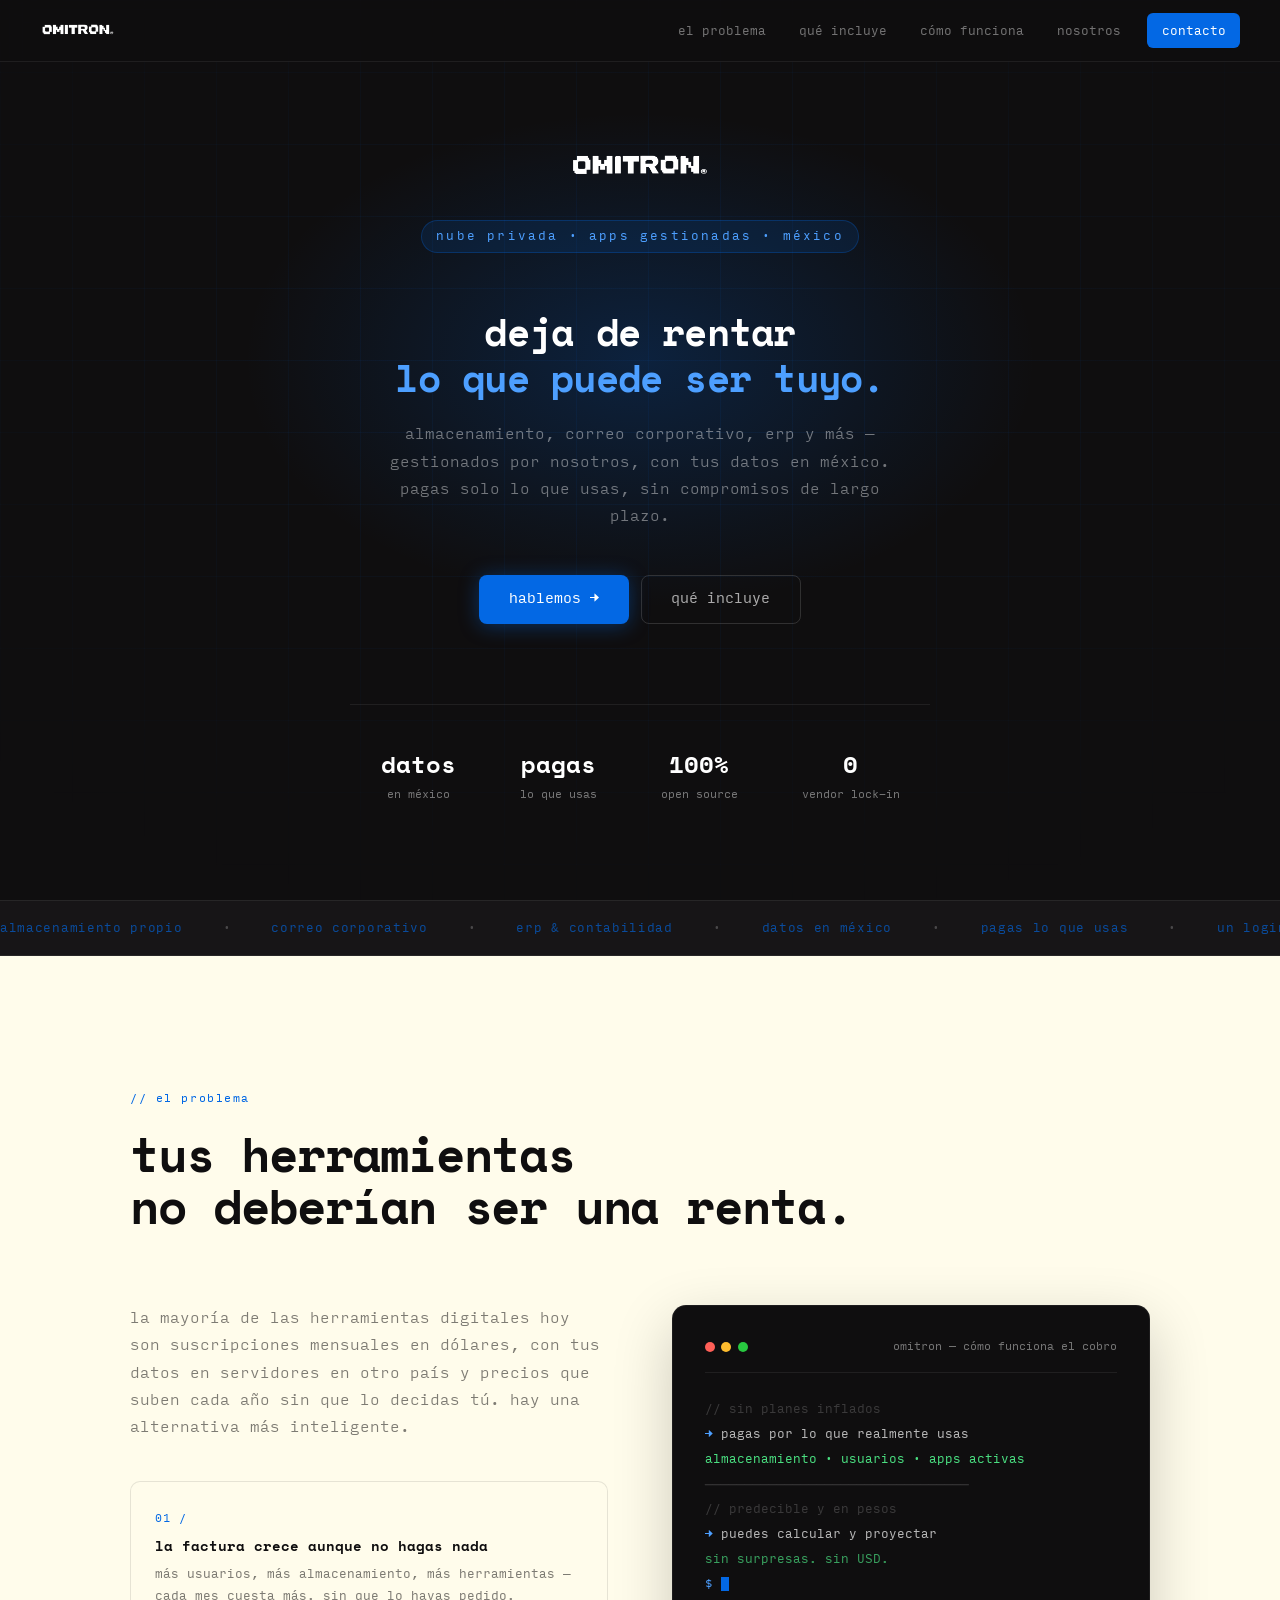
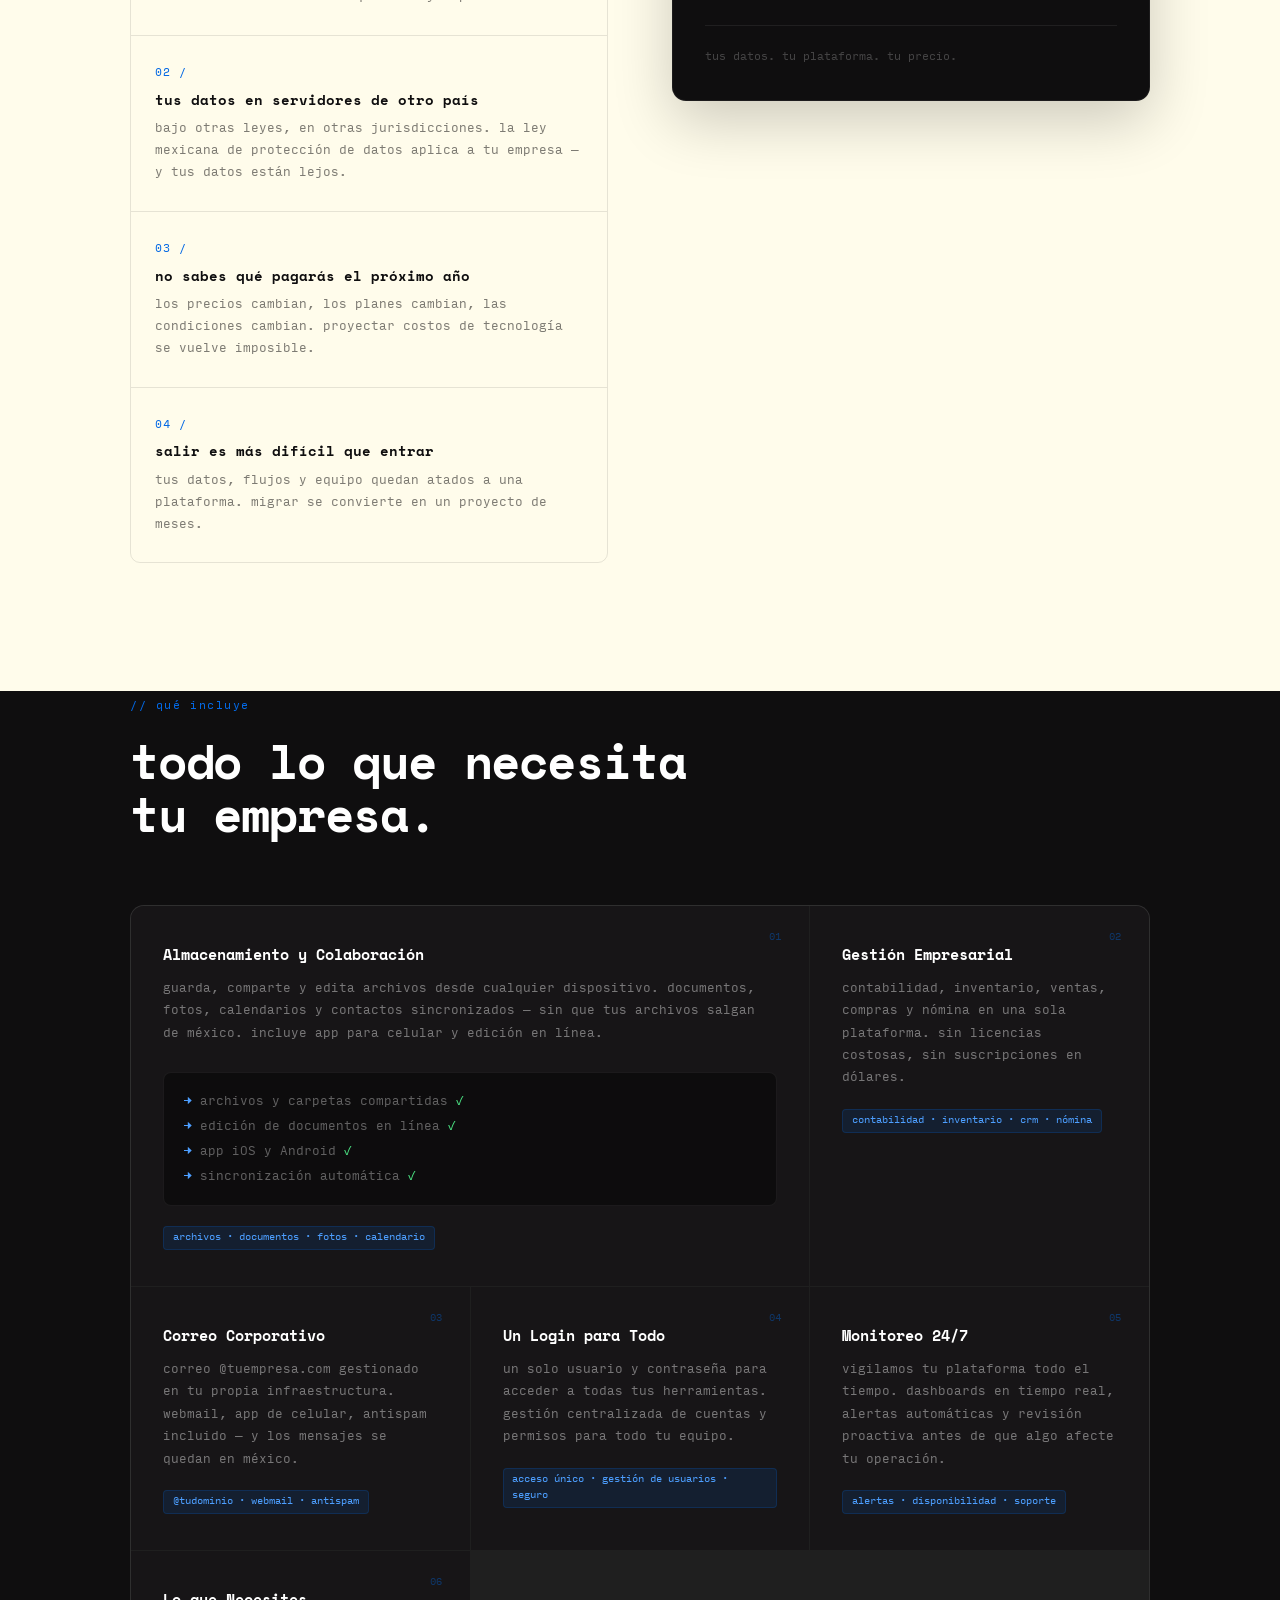
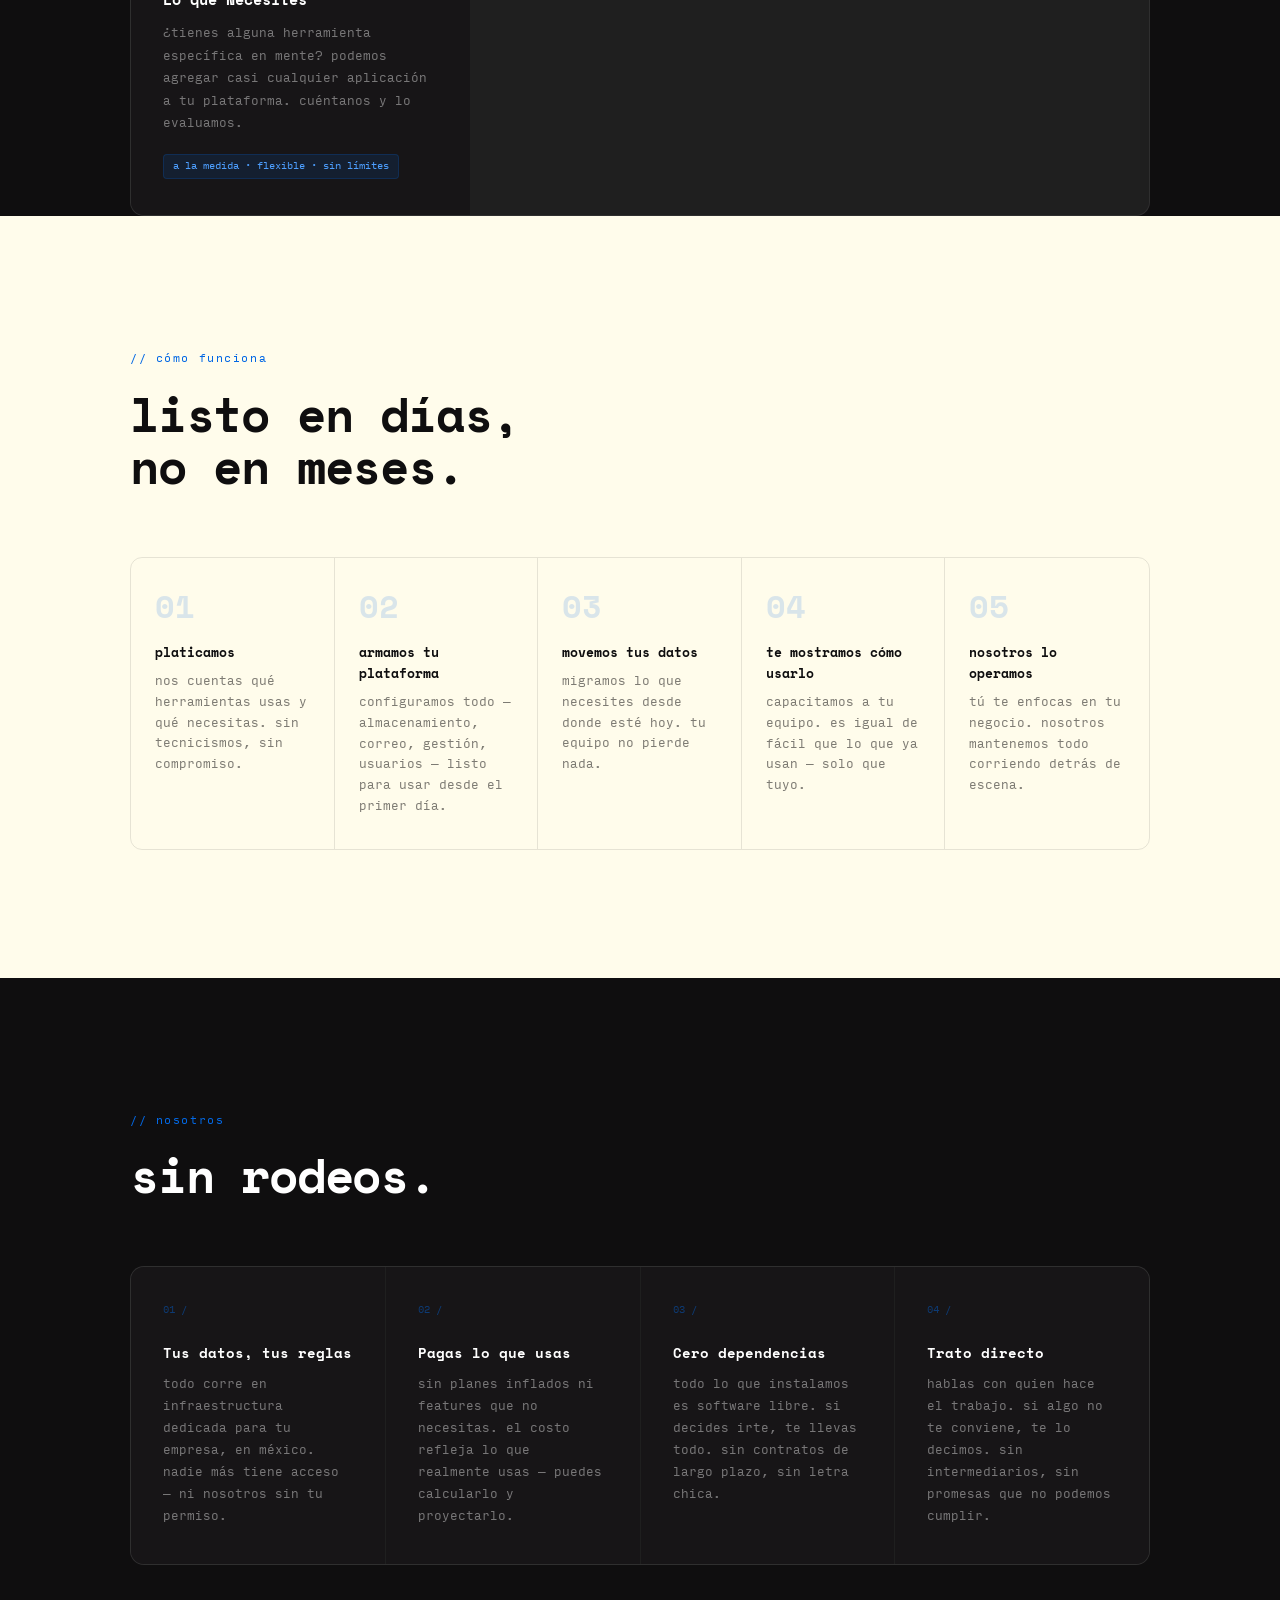
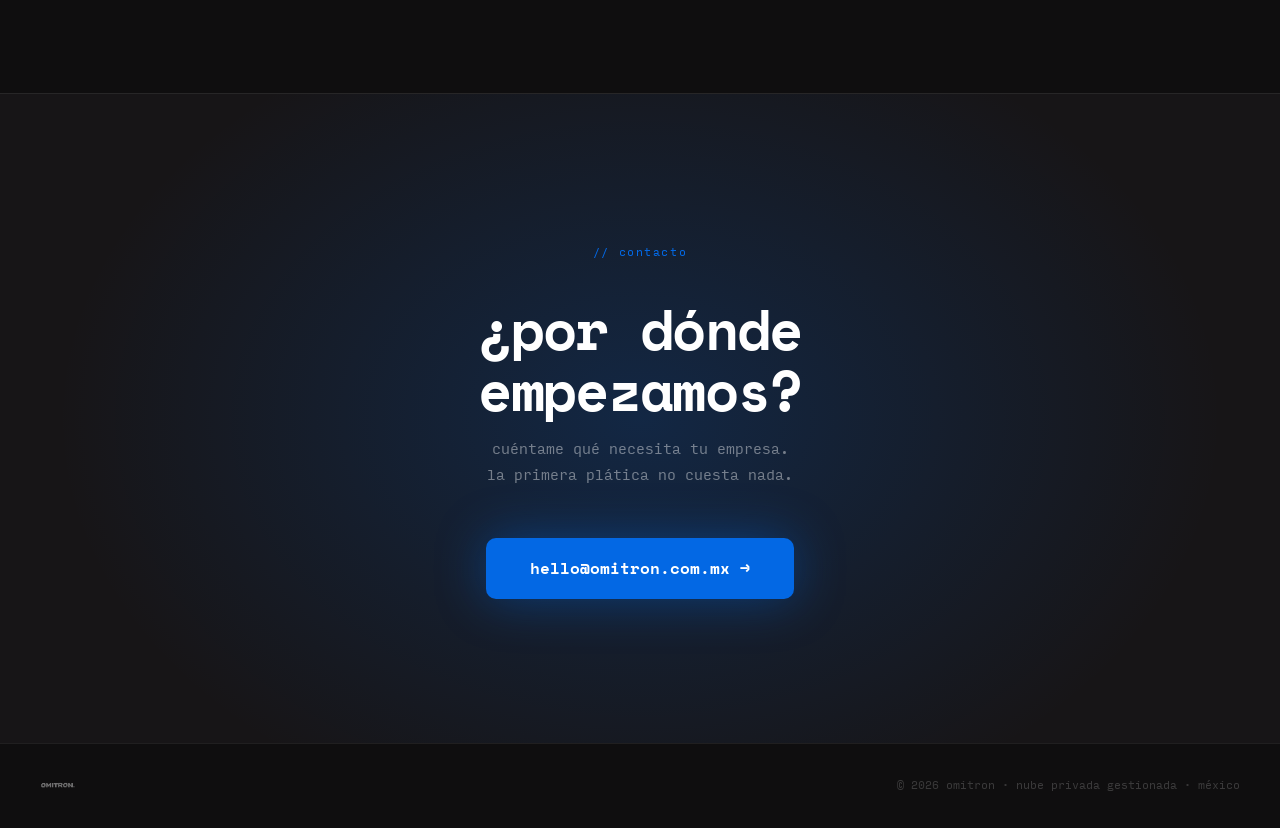
==== index.html @ 8a623fc2 "Ajustes de copy y logos: precios por uso, sin comparaciones, México con mayúscula, logos más grandes" ====
<!DOCTYPE html>
<html lang="es">
<head>
  <meta charset="UTF-8" />
  <meta name="viewport" content="width=device-width, initial-scale=1.0" />
  <title>Omitron — Tu Nube Privada en México</title>
  <meta name="description" content="Almacenamiento, correo corporativo y ERP propios — gestionados por nosotros, con tus datos en México. Pagas solo lo que usas." />
  <link rel="icon" type="image/png" href="assets/img/Isotipo.Azul.png" />
  <link rel="stylesheet" href="css/main.css" />
</head>
<body>

<!-- NAV ──────────────────────────────────────────────────── -->
<nav>
  <a href="#" class="nav-brand">
    <img src="assets/img/LogoOmitron.Blanco.png" alt="Omitron" />
  </a>
  <div class="nav-links">
    <a href="#problem">el problema</a>
    <a href="#apps">qué incluye</a>
    <a href="#how">cómo funciona</a>
    <a href="#values">nosotros</a>
    <a href="mailto:hello@omitron.com.mx" class="nav-cta">contacto</a>
  </div>
</nav>

<!-- HERO ─────────────────────────────────────────────────── -->
<section id="hero">
  <div class="hero-glow"></div>

  <div class="hero-lockup">
    <img src="assets/img/LogoOmitron.Blanco.png" alt="Omitron" class="hero-logo" />
    <span class="hero-descriptor">nube privada · apps gestionadas · México</span>
  </div>

  <h2 class="hero-headline">
    deja de rentar<br/>
    <em>lo que puede ser tuyo.</em>
  </h2>

  <p class="hero-sub">
    almacenamiento, correo corporativo, ERP y más —
    gestionados por nosotros, con tus datos en México.
    pagas solo lo que usas, sin compromisos de largo plazo.
  </p>

  <div class="hero-actions">
    <a href="mailto:hello@omitron.com.mx" class="btn btn-primary">hablemos →</a>
    <a href="#apps" class="btn btn-ghost">qué incluye</a>
  </div>

  <div class="hero-stats">
    <div class="stat">
      <span>datos</span>
      <span>en México</span>
    </div>
    <div class="stat">
      <span>pagas</span>
      <span>lo que usas</span>
    </div>
    <div class="stat">
      <span>100%</span>
      <span>open source</span>
    </div>
    <div class="stat">
      <span>0</span>
      <span>vendor lock-in</span>
    </div>
  </div>
</section>

<!-- MARQUEE ──────────────────────────────────────────────── -->
<div class="marquee-wrap">
  <div class="marquee-track">
    <span><b>almacenamiento propio</b></span><span>·</span>
    <span><b>correo corporativo</b></span><span>·</span>
    <span><b>erp &amp; contabilidad</b></span><span>·</span>
    <span><b>datos en México</b></span><span>·</span>
    <span><b>pagas lo que usas</b></span><span>·</span>
    <span><b>un login para todo</b></span><span>·</span>
    <span><b>backups automáticos</b></span><span>·</span>
    <span><b>soporte incluido</b></span><span>·</span>
    <span><b>open source</b></span><span>·</span>
    <span><b>sin contratos</b></span><span>·</span>
    <!-- duplicate for seamless loop -->
    <span><b>almacenamiento propio</b></span><span>·</span>
    <span><b>correo corporativo</b></span><span>·</span>
    <span><b>erp &amp; contabilidad</b></span><span>·</span>
    <span><b>datos en México</b></span><span>·</span>
    <span><b>pagas lo que usas</b></span><span>·</span>
    <span><b>un login para todo</b></span><span>·</span>
    <span><b>backups automáticos</b></span><span>·</span>
    <span><b>soporte incluido</b></span><span>·</span>
    <span><b>open source</b></span><span>·</span>
    <span><b>sin contratos</b></span><span>·</span>
  </div>
</div>

<!-- PROBLEM ──────────────────────────────────────────────── -->
<section id="problem">
  <div class="container">
    <span class="section-label">// el problema</span>
    <h2 class="section-title">tus herramientas<br/>no deberían ser una renta.</h2>

    <div class="problem-grid">
      <div>
        <p class="section-sub">
          la mayoría de las herramientas digitales hoy son suscripciones mensuales
          en dólares, con tus datos en servidores en otro país y precios que
          suben cada año sin que lo decidas tú.
          hay una alternativa más inteligente.
        </p>

        <div class="problem-list" style="margin-top: 2.5rem;">
          <div class="problem-item">
            <div class="problem-kicker">01 /</div>
            <h3>la factura crece aunque no hagas nada</h3>
            <p>más usuarios, más almacenamiento, más herramientas — cada mes cuesta más. sin que lo hayas pedido.</p>
          </div>
          <div class="problem-item">
            <div class="problem-kicker">02 /</div>
            <h3>tus datos en servidores de otro país</h3>
            <p>bajo otras leyes, en otras jurisdicciones. la ley mexicana de protección de datos aplica a tu empresa — y tus datos están lejos.</p>
          </div>
          <div class="problem-item">
            <div class="problem-kicker">03 /</div>
            <h3>no sabes qué pagarás el próximo año</h3>
            <p>los precios cambian, los planes cambian, las condiciones cambian. proyectar costos de tecnología se vuelve imposible.</p>
          </div>
          <div class="problem-item">
            <div class="problem-kicker">04 /</div>
            <h3>salir es más difícil que entrar</h3>
            <p>tus datos, flujos y equipo quedan atados a una plataforma. migrar se convierte en un proyecto de meses.</p>
          </div>
        </div>
      </div>

      <div class="problem-visual">
        <div class="terminal-bar">
          <div class="dot r"></div><div class="dot y"></div><div class="dot g"></div>
          <span class="terminal-title">omitron — cómo funciona el cobro</span>
        </div>
        <span class="t-line"><span class="dim">// sin planes inflados</span></span>
        <span class="t-line"><span class="p">→</span> <span class="cmd">pagas por lo que realmente usas</span></span>
        <span class="t-line"><span class="ok">almacenamiento · usuarios · apps activas</span></span>
        <span class="t-line"><span class="dim">─────────────────────────────────</span></span>
        <span class="t-line"><span class="dim">// predecible y en pesos</span></span>
        <span class="t-line"><span class="p">→</span> <span class="cmd">puedes calcular y proyectar</span></span>
        <span class="t-line" style="color:rgba(74,222,128,0.7);">sin surpresas. sin USD.</span>
        <span class="t-line"><span class="p">$</span> <span class="t-cursor"></span></span>
        <div style="margin-top:1.75rem; padding-top:1.25rem; border-top:1px solid rgba(255,255,255,0.07);">
          <span class="t-line" style="font-size:0.7rem; color:rgba(255,255,255,0.22);">tus datos. tu plataforma. tu precio.</span>
        </div>
      </div>
    </div>
  </div>
</section>

<!-- APPS ─────────────────────────────────────────────────── -->
<section id="apps">
  <div class="container">
    <span class="section-label">// qué incluye</span>
    <h2 class="section-title">todo lo que necesita<br/>tu empresa.</h2>

    <div class="bento">
      <div class="bcard span2">
        <span class="bcard-num">01</span>
        <h3>Almacenamiento y Colaboración</h3>
        <p>guarda, comparte y edita archivos desde cualquier dispositivo. documentos, fotos, calendarios y contactos sincronizados — sin que tus archivos salgan de México. incluye app para celular y edición en línea.</p>
        <div class="bcard-terminal">
          <span class="t-line"><span class="p">→</span> archivos y carpetas compartidas <span class="ok">✓</span></span>
          <span class="t-line"><span class="p">→</span> edición de documentos en línea <span class="ok">✓</span></span>
          <span class="t-line"><span class="p">→</span> app iOS y Android <span class="ok">✓</span></span>
          <span class="t-line"><span class="p">→</span> sincronización automática <span class="ok">✓</span></span>
        </div>
        <span class="bcard-tag">archivos · documentos · fotos · calendario</span>
      </div>

      <div class="bcard">
        <span class="bcard-num">02</span>
        <h3>Gestión Empresarial</h3>
        <p>contabilidad, inventario, ventas, compras y nómina en una sola plataforma. sin licencias costosas, sin suscripciones en dólares.</p>
        <span class="bcard-tag">contabilidad · inventario · crm · nómina</span>
      </div>

      <div class="bcard">
        <span class="bcard-num">03</span>
        <h3>Correo Corporativo</h3>
        <p>correo @tuempresa.com gestionado en tu propia infraestructura. webmail, app de celular, antispam incluido — y los mensajes se quedan en México.</p>
        <span class="bcard-tag">@tudominio · webmail · antispam</span>
      </div>

      <div class="bcard">
        <span class="bcard-num">04</span>
        <h3>Un Login para Todo</h3>
        <p>un solo usuario y contraseña para acceder a todas tus herramientas. gestión centralizada de cuentas y permisos para todo tu equipo.</p>
        <span class="bcard-tag">acceso único · gestión de usuarios · seguro</span>
      </div>

      <div class="bcard">
        <span class="bcard-num">05</span>
        <h3>Monitoreo 24/7</h3>
        <p>vigilamos tu plataforma todo el tiempo. dashboards en tiempo real, alertas automáticas y revisión proactiva antes de que algo afecte tu operación.</p>
        <span class="bcard-tag">alertas · disponibilidad · soporte</span>
      </div>

      <div class="bcard">
        <span class="bcard-num">06</span>
        <h3>Lo que Necesites</h3>
        <p>¿tienes alguna herramienta específica en mente? podemos agregar casi cualquier aplicación a tu plataforma. cuéntanos y lo evaluamos.</p>
        <span class="bcard-tag">a la medida · flexible · sin límites</span>
      </div>

    </div>
  </div>
</section>

<!-- HOW ──────────────────────────────────────────────────── -->
<section id="how">
  <div class="container">
    <span class="section-label">// cómo funciona</span>
    <h2 class="section-title">listo en días,<br/>no en meses.</h2>
    <div class="steps">
      <div class="step">
        <span class="step-num">01</span>
        <h3>platicamos</h3>
        <p>nos cuentas qué herramientas usas y qué necesitas. sin tecnicismos, sin compromiso.</p>
      </div>
      <div class="step">
        <span class="step-num">02</span>
        <h3>armamos tu plataforma</h3>
        <p>configuramos todo — almacenamiento, correo, gestión, usuarios — listo para usar desde el primer día.</p>
      </div>
      <div class="step">
        <span class="step-num">03</span>
        <h3>movemos tus datos</h3>
        <p>migramos lo que necesites desde donde esté hoy. tu equipo no pierde nada.</p>
      </div>
      <div class="step">
        <span class="step-num">04</span>
        <h3>te mostramos cómo usarlo</h3>
        <p>capacitamos a tu equipo. es igual de fácil que lo que ya usan — solo que tuyo.</p>
      </div>
      <div class="step">
        <span class="step-num">05</span>
        <h3>nosotros lo operamos</h3>
        <p>tú te enfocas en tu negocio. nosotros mantenemos todo corriendo detrás de escena.</p>
      </div>
    </div>
  </div>
</section>

<!-- VALUES ───────────────────────────────────────────────── -->
<section id="values">
  <div class="container">
    <span class="section-label">// nosotros</span>
    <h2 class="section-title">sin rodeos.</h2>
    <div class="values-grid">
      <div class="vcard">
        <span class="vcard-num">01 /</span>
        <h3>Tus datos, tus reglas</h3>
        <p>todo corre en infraestructura dedicada para tu empresa, en México. nadie más tiene acceso — ni nosotros sin tu permiso.</p>
      </div>
      <div class="vcard">
        <span class="vcard-num">02 /</span>
        <h3>Pagas lo que usas</h3>
        <p>sin planes inflados ni features que no necesitas. el costo refleja lo que realmente usas — puedes calcularlo y proyectarlo.</p>
      </div>
      <div class="vcard">
        <span class="vcard-num">03 /</span>
        <h3>Cero dependencias</h3>
        <p>todo lo que instalamos es software libre. si decides irte, te llevas todo. sin contratos de largo plazo, sin letra chica.</p>
      </div>
      <div class="vcard">
        <span class="vcard-num">04 /</span>
        <h3>Trato directo</h3>
        <p>hablas con quien hace el trabajo. si algo no te conviene, te lo decimos. sin intermediarios, sin promesas que no podemos cumplir.</p>
      </div>
    </div>
  </div>
</section>

<!-- CTA ──────────────────────────────────────────────────── -->
<section id="cta">
  <span class="section-label">// contacto</span>
  <h2 class="cta-title">¿por dónde<br/>empezamos?</h2>
  <p>cuéntame qué necesita tu empresa.<br/>la primera plática no cuesta nada.</p>
  <a href="mailto:hello@omitron.com.mx" class="cta-btn">
    hello@omitron.com.mx →
  </a>
</section>

<!-- FOOTER ───────────────────────────────────────────────── -->
<footer>
  <div class="footer-brand">
    <img src="assets/img/LogoOmitron.Blanco.png" alt="Omitron" />
  </div>
  <p>© 2026 Omitron · nube privada gestionada · México</p>
</footer>

</body>
</html>
---- css/main.css ----
@import url('https://fonts.googleapis.com/css2?family=Space+Mono:ital,wght@0,400;0,700;1,400&display=swap');

@font-face {
  font-family: 'Input Mono';
  src: url('../fonts/InputMono-Light.woff2') format('woff2');
  font-weight: 300; font-display: swap;
}
@font-face {
  font-family: 'Input Mono';
  src: url('../fonts/InputMono-Regular.woff2') format('woff2');
  font-weight: 400; font-display: swap;
}
@font-face {
  font-family: 'Input Mono';
  src: url('../fonts/InputMono-Bold.woff2') format('woff2');
  font-weight: 700; font-display: swap;
}

/* ── TOKENS ─────────────────────────────────────────────── */
:root {
  --blue:      #0368e4;
  --blue-hi:   #4d9fff;
  --blue-dim:  rgba(3,104,228,0.12);
  --blue-glow: rgba(3,104,228,0.22);
  --dark:      #0f0e0f;
  --dark-2:    #171517;
  --dark-3:    #1f1d1e;
  --cream:     #fffceb;
  --cream-2:   #f5f1d8;
  --white:     #ffffff;
  --muted:     rgba(255,255,255,0.42);
  --muted-d:   rgba(18,16,17,0.55);  /* muted on cream bg */
  --border:    rgba(255,255,255,0.07);
  --border-c:  rgba(18,16,17,0.1);   /* border on cream bg */
  --ff-title:  'Space Mono', monospace;
  --ff-body:   'Input Mono', monospace;
}
*, *::before, *::after { box-sizing: border-box; margin: 0; padding: 0; }
html { scroll-behavior: smooth; }
body {
  font-family: var(--ff-body);
  background: var(--dark);
  color: var(--white);
  line-height: 1.6;
  overflow-x: hidden;
  -webkit-font-smoothing: antialiased;
}

/* ── NAV ────────────────────────────────────────────────── */
nav {
  position: fixed; top: 0; left: 0; right: 0; z-index: 100;
  display: flex; align-items: center; justify-content: space-between;
  padding: 0 2.5rem; height: 62px;
  background: rgba(15,14,15,0.75);
  backdrop-filter: blur(18px) saturate(160%);
  border-bottom: 1px solid var(--border);
}
.nav-brand {
  display: flex; align-items: center;
  text-decoration: none;
}
.nav-brand img { height: 42px; width: auto; display: block; }
.nav-links { display: flex; align-items: center; gap: 0.25rem; }
.nav-links a {
  font-size: 0.78rem; color: var(--muted);
  text-decoration: none; text-transform: lowercase;
  padding: 0.45rem 0.9rem; border-radius: 6px;
  transition: color 0.15s, background 0.15s;
}
.nav-links a:hover { color: var(--white); background: rgba(255,255,255,0.07); }
.nav-cta {
  background: var(--blue) !important;
  color: var(--white) !important; margin-left: 0.5rem;
}
.nav-cta:hover { background: #0256c0 !important; }

/* ── HERO ───────────────────────────────────────────────── */
#hero {
  min-height: 100vh;
  display: flex; flex-direction: column;
  align-items: center; justify-content: center;
  text-align: center; padding: 8rem 2rem 6rem;
  position: relative; overflow: hidden;
}
/* grid bg */
#hero::after {
  content: '';
  position: absolute; inset: 0; pointer-events: none;
  background-image:
    linear-gradient(rgba(3,104,228,0.07) 1px, transparent 1px),
    linear-gradient(90deg, rgba(3,104,228,0.07) 1px, transparent 1px);
  background-size: 72px 72px;
  mask-image: radial-gradient(ellipse 100% 90% at 50% 40%, black 15%, transparent 72%);
}
/* glow */
.hero-glow {
  position: absolute; pointer-events: none;
  width: 800px; height: 500px;
  background: radial-gradient(ellipse at center,
    var(--blue-glow) 0%, rgba(3,104,228,0.06) 50%, transparent 70%);
  top: 40%; left: 50%; transform: translate(-50%, -50%);
}

/* brand lockup — the big identity statement */
.hero-lockup {
  display: flex; flex-direction: column; align-items: center;
  gap: 0.5rem; margin-bottom: 3.5rem;
  position: relative; z-index: 1;
}
.hero-logo { height: 80px; width: auto; display: block; }
.hero-wordmark {
  font-family: var(--ff-title);
  font-size: clamp(3.5rem, 8vw, 6.5rem);
  font-weight: 700; letter-spacing: -0.04em;
  line-height: 1; color: var(--white);
}
.hero-descriptor {
  font-size: 0.76rem; font-weight: 400;
  color: var(--blue-hi); text-transform: lowercase;
  letter-spacing: 0.18em;
  padding: 0.35rem 0.9rem;
  background: var(--blue-dim);
  border: 1px solid rgba(3,104,228,0.28);
  border-radius: 99px;
  margin-top: 0.25rem;
}

.hero-headline {
  font-family: var(--ff-title);
  font-size: clamp(1.5rem, 3.5vw, 2.4rem);
  font-weight: 700; line-height: 1.2;
  letter-spacing: -0.02em;
  max-width: 700px; margin-bottom: 1.25rem;
  position: relative; z-index: 1;
}
.hero-headline em {
  font-style: normal;
  color: var(--blue-hi);
}
.hero-sub {
  font-size: 0.95rem; font-weight: 300; color: var(--muted);
  max-width: 500px; margin-bottom: 2.75rem;
  text-transform: lowercase; line-height: 1.8;
  position: relative; z-index: 1;
}
.hero-actions {
  display: flex; gap: 0.75rem; flex-wrap: wrap;
  justify-content: center; margin-bottom: 5rem;
  position: relative; z-index: 1;
}
.btn {
  display: inline-flex; align-items: center; gap: 0.5rem;
  font-family: var(--ff-body); font-size: 0.85rem; font-weight: 400;
  text-decoration: none; text-transform: lowercase;
  padding: 0.8rem 1.85rem; border-radius: 8px; transition: all 0.15s;
}
.btn-primary {
  background: var(--blue); color: var(--white);
  box-shadow: 0 2px 20px rgba(3,104,228,0.4);
}
.btn-primary:hover { background: #0256c0; transform: translateY(-1px); box-shadow: 0 4px 28px rgba(3,104,228,0.5); }
.btn-ghost { border: 1px solid rgba(255,255,255,0.14); color: rgba(255,255,255,0.65); }
.btn-ghost:hover { border-color: rgba(255,255,255,0.28); color: var(--white); background: rgba(255,255,255,0.05); }

/* stats */
.hero-stats {
  display: flex; gap: 4rem; flex-wrap: wrap; justify-content: center;
  padding-top: 2.5rem; border-top: 1px solid var(--border);
  width: 100%; max-width: 580px;
  position: relative; z-index: 1;
}
.stat span:first-child {
  display: block; font-family: var(--ff-title);
  font-size: 1.5rem; font-weight: 700; color: var(--white);
}
.stat span:last-child {
  display: block; font-size: 0.7rem; color: var(--muted);
  text-transform: lowercase; margin-top: 0.15rem;
}

/* ── MARQUEE ────────────────────────────────────────────── */
.marquee-wrap {
  overflow: hidden; padding: 1.1rem 0;
  background: var(--dark-2);
  border-top: 1px solid var(--border);
  border-bottom: 1px solid var(--border);
}
.marquee-track {
  display: flex; gap: 2.5rem;
  animation: marquee 30s linear infinite; width: max-content;
}
.marquee-track span {
  font-size: 0.72rem; color: rgba(255,255,255,0.22);
  white-space: nowrap; text-transform: lowercase; letter-spacing: 0.06em;
}
.marquee-track b { color: rgba(3,104,228,0.65); font-weight: 400; }
@keyframes marquee {
  from { transform: translateX(0); } to { transform: translateX(-50%); }
}

/* ── SECTION COMMONS ────────────────────────────────────── */
.container { max-width: 1100px; margin: 0 auto; padding: 0 2.5rem; }
.section-label {
  display: inline-block; font-size: 0.7rem; font-weight: 400;
  text-transform: lowercase; letter-spacing: 0.14em;
  color: var(--blue); margin-bottom: 1.25rem;
}
.section-title {
  font-family: var(--ff-title);
  font-size: clamp(2rem, 4vw, 3rem);
  font-weight: 700; letter-spacing: -0.025em; line-height: 1.1;
  margin-bottom: 1.25rem;
}
.section-sub {
  font-size: 0.92rem; font-weight: 300; line-height: 1.85;
  color: var(--muted); max-width: 480px; text-transform: lowercase;
}

/* ── PROBLEM — cream bg ─────────────────────────────────── */
#problem {
  background: var(--cream); color: var(--dark);
  padding: 8rem 0;
}
#problem .section-label { color: var(--blue); }
#problem .section-sub { color: var(--muted-d); }
#problem .section-title { color: var(--dark); }

.problem-grid {
  display: grid; grid-template-columns: 1fr 1fr; gap: 4rem;
  align-items: start; margin-top: 4.5rem;
}
.problem-list { display: flex; flex-direction: column; gap: 0; }
.problem-item {
  padding: 1.75rem 1.5rem;
  border: 1px solid var(--border-c);
  border-bottom: none; cursor: default;
  transition: background 0.2s;
}
.problem-item:first-child { border-radius: 10px 10px 0 0; }
.problem-item:last-child  { border-radius: 0 0 10px 10px; border-bottom: 1px solid var(--border-c); }
.problem-item:hover { background: rgba(3,104,228,0.05); }
.problem-kicker {
  font-size: 0.68rem; color: var(--blue);
  text-transform: lowercase; letter-spacing: 0.1em; margin-bottom: 0.4rem;
}
.problem-item h3 {
  font-family: var(--ff-title); font-size: 0.9rem;
  font-weight: 700; color: var(--dark); margin-bottom: 0.4rem;
}
.problem-item p { font-size: 0.78rem; color: var(--muted-d); text-transform: lowercase; line-height: 1.75; }

.problem-visual {
  background: var(--dark); border-radius: 14px; padding: 2rem;
  border: 1px solid rgba(255,255,255,0.06);
  box-shadow: 0 20px 60px rgba(0,0,0,0.2);
}
.terminal-bar {
  display: flex; align-items: center; gap: 0.4rem;
  margin-bottom: 1.5rem; padding-bottom: 1rem;
  border-bottom: 1px solid var(--border);
}
.dot { width: 10px; height: 10px; border-radius: 50%; }
.dot.r { background: #ff5f57; }
.dot.y { background: #febc2e; }
.dot.g { background: #28c840; }
.terminal-title { font-size: 0.7rem; color: var(--muted); margin-left: auto; }
.t-line {
  font-size: 0.78rem; line-height: 2;
  color: rgba(255,255,255,0.35); display: block;
}
.t-line .p  { color: #4d9fff; }
.t-line .ok { color: #4ade80; }
.t-line .err{ color: #f87171; }
.t-line .cmd{ color: rgba(255,255,255,0.7); }
.t-line .dim{ color: rgba(255,255,255,0.18); }
.t-cursor { display: inline-block; width: 8px; height: 14px; background: var(--blue); vertical-align: middle; animation: blink 1.1s step-end infinite; }
@keyframes blink { 0%,100% { opacity:1; } 50% { opacity:0; } }

/* ── SERVICES ───────────────────────────────────────────── */
#services { padding: 8rem 0; background: var(--dark); }

.bento {
  display: grid;
  grid-template-columns: repeat(3, 1fr);
  gap: 1px; background: var(--border);
  border: 1px solid var(--border); border-radius: 14px; overflow: hidden;
  margin-top: 4rem;
}
.bcard {
  background: var(--dark-2); padding: 2.25rem 2rem;
  position: relative; overflow: hidden; transition: background 0.2s;
}
.bcard:hover { background: var(--dark-3); }
.bcard.span2 { grid-column: span 2; }

/* top-right number */
.bcard-num {
  position: absolute; top: 1.5rem; right: 1.75rem;
  font-size: 0.62rem; color: rgba(3,104,228,0.4);
  font-family: var(--ff-body);
}
.bcard h3 {
  font-family: var(--ff-title); font-size: 0.95rem; font-weight: 700;
  margin-bottom: 0.65rem;
}
.bcard p {
  font-size: 0.78rem; color: var(--muted);
  text-transform: lowercase; line-height: 1.8;
}
.bcard-tag {
  display: inline-block; margin-top: 1.25rem;
  font-size: 0.62rem; color: var(--blue-hi);
  background: var(--blue-dim); border: 1px solid rgba(3,104,228,0.2);
  padding: 0.2rem 0.55rem; border-radius: 4px; text-transform: lowercase;
}
/* large card decoration */
.bcard-terminal {
  margin-top: 1.75rem; padding: 1rem 1.25rem;
  background: rgba(0,0,0,0.4); border-radius: 8px;
  border: 1px solid rgba(255,255,255,0.06);
}

/* ── HOW ────────────────────────────────────────────────── */
#how {
  padding: 8rem 0;
  background: var(--cream); color: var(--dark);
}
#how .section-label { color: var(--blue); }
#how .section-title { color: var(--dark); }

.steps {
  display: grid; grid-template-columns: repeat(5,1fr);
  gap: 0; margin-top: 4rem;
  border: 1px solid var(--border-c); border-radius: 12px; overflow: hidden;
}
.step {
  padding: 2rem 1.5rem; border-right: 1px solid var(--border-c);
  position: relative; transition: background 0.2s;
}
.step:last-child { border-right: none; }
.step:hover { background: rgba(3,104,228,0.04); }
.step-num {
  font-family: var(--ff-title); font-size: 2rem;
  font-weight: 700; color: rgba(3,104,228,0.15);
  display: block; margin-bottom: 1.25rem; line-height: 1;
}
.step h3 {
  font-family: var(--ff-title); font-size: 0.82rem;
  font-weight: 700; color: var(--dark); margin-bottom: 0.5rem;
}
.step p { font-size: 0.74rem; color: var(--muted-d); text-transform: lowercase; line-height: 1.75; }

/* ── VALUES ─────────────────────────────────────────────── */
#values { padding: 8rem 0; background: var(--dark); }

.values-grid {
  display: grid; grid-template-columns: repeat(4,1fr);
  gap: 1px; background: var(--border);
  border: 1px solid var(--border); border-radius: 14px; overflow: hidden;
  margin-top: 4rem;
}
.vcard {
  background: var(--dark-2); padding: 2.25rem 2rem;
  transition: background 0.2s;
}
.vcard:hover { background: var(--dark-3); }
.vcard-num {
  font-size: 0.62rem; color: rgba(3,104,228,0.45);
  display: block; margin-bottom: 1.5rem;
}
.vcard h3 {
  font-family: var(--ff-title); font-size: 0.85rem;
  font-weight: 700; margin-bottom: 0.6rem;
}
.vcard p {
  font-size: 0.76rem; color: var(--muted);
  text-transform: lowercase; line-height: 1.8;
}

/* ── CTA ────────────────────────────────────────────────── */
#cta {
  padding: 9rem 2rem; text-align: center;
  background: var(--dark-2);
  border-top: 1px solid var(--border);
  position: relative; overflow: hidden;
}
#cta::before {
  content: '';
  position: absolute; inset: 0;
  background: radial-gradient(ellipse 70% 100% at 50% 50%, var(--blue-glow) 0%, transparent 65%);
  pointer-events: none;
}
#cta .section-label { position: relative; z-index: 1; }
.cta-title {
  font-family: var(--ff-title);
  font-size: clamp(2rem, 4.5vw, 3.5rem);
  font-weight: 700; letter-spacing: -0.03em; line-height: 1.1;
  margin: 1rem 0 1rem; position: relative; z-index: 1;
}
#cta p {
  font-size: 0.9rem; color: var(--muted); max-width: 400px;
  margin: 0 auto 3rem; text-transform: lowercase; line-height: 1.85;
  position: relative; z-index: 1;
}
.cta-btn {
  display: inline-flex; align-items: center; gap: 0.65rem;
  font-family: var(--ff-title); font-size: 1rem; font-weight: 700;
  color: var(--white); text-decoration: none; text-transform: lowercase;
  background: var(--blue); padding: 1.1rem 2.75rem; border-radius: 10px;
  box-shadow: 0 0 50px rgba(3,104,228,0.4);
  transition: all 0.15s; position: relative; z-index: 1;
}
.cta-btn:hover {
  background: #0256c0; transform: translateY(-2px);
  box-shadow: 0 0 70px rgba(3,104,228,0.55);
}

/* ── FOOTER ─────────────────────────────────────────────── */
footer {
  padding: 2rem 2.5rem; display: flex;
  align-items: center; justify-content: space-between; flex-wrap: wrap; gap: 1rem;
  border-top: 1px solid var(--border);
}
.footer-brand { display: flex; align-items: center; }
.footer-brand img { height: 20px; opacity: 0.4; }
footer p { font-size: 0.7rem; color: rgba(255,255,255,0.18); text-transform: lowercase; }

/* ── RESPONSIVE ─────────────────────────────────────────── */
@media (max-width: 960px) {
  .problem-grid { grid-template-columns: 1fr; gap: 3rem; }
  .bento { grid-template-columns: 1fr 1fr; }
  .bcard.span2 { grid-column: span 2; }
  .steps { grid-template-columns: 1fr 1fr; }
  .step:nth-child(2) { border-right: none; }
  .step:nth-child(3), .step:nth-child(4) { border-top: 1px solid var(--border-c); }
  .step:nth-child(5) { grid-column: span 2; border-right: none; border-top: 1px solid var(--border-c); }
  .values-grid { grid-template-columns: 1fr 1fr; }
}
@media (max-width: 600px) {
  .nav-links a:not(.nav-cta) { display: none; }
  .bento { grid-template-columns: 1fr; }
  .bcard.span2 { grid-column: span 1; }
  .steps { grid-template-columns: 1fr; }
  .step { border-right: none; border-bottom: 1px solid var(--border-c); }
  .step:last-child { border-bottom: none; }
  .values-grid { grid-template-columns: 1fr; }
  .hero-stats { gap: 2.5rem; }
  footer { justify-content: center; text-align: center; }
}
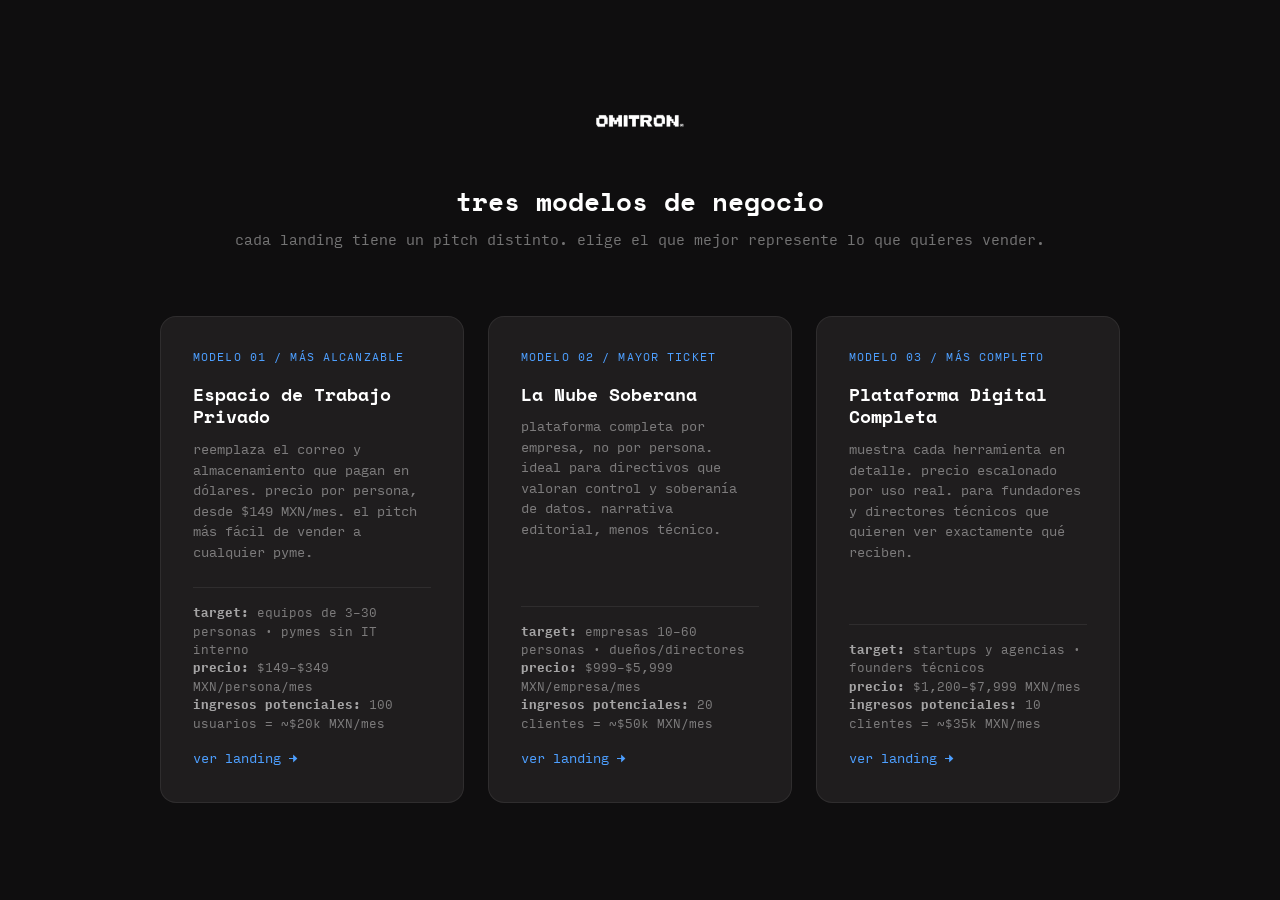
==== commit ba317b4d: "Tres modelos de negocio y landings: Espacio de Trabajo, Nube Soberana, Plataforma Completa" ====
--- a/index.html
+++ b/index.html
@@ -3,300 +3,110 @@
 <head>
   <meta charset="UTF-8" />
   <meta name="viewport" content="width=device-width, initial-scale=1.0" />
-  <title>Omitron — Tu Nube Privada en México</title>
-  <meta name="description" content="Almacenamiento, correo corporativo y ERP propios — gestionados por nosotros, con tus datos en México. Pagas solo lo que usas." />
+  <title>Omitron — Elige tu Modelo</title>
   <link rel="icon" type="image/png" href="assets/img/Isotipo.Azul.png" />
   <link rel="stylesheet" href="css/main.css" />
+  <style>
+    body { min-height: 100vh; display: flex; flex-direction: column; align-items: center; justify-content: center; padding: 2rem; }
+    .selector {
+      max-width: 960px;
+      width: 100%;
+    }
+    .selector-header {
+      text-align: center;
+      margin-bottom: 4rem;
+    }
+    .selector-header img { height: 52px; margin-bottom: 1.5rem; }
+    .selector-header h1 { font-family: var(--ff-title); font-size: 1.6rem; margin-bottom: 0.5rem; }
+    .selector-header p { color: var(--muted); font-size: 0.85rem; }
+    .models {
+      display: grid;
+      grid-template-columns: repeat(3, 1fr);
+      gap: 1.5rem;
+    }
+    @media (max-width: 768px) { .models { grid-template-columns: 1fr; } }
+    .model-card {
+      background: var(--dark-3);
+      border: 1px solid var(--border);
+      border-radius: 16px;
+      padding: 2rem;
+      text-decoration: none;
+      color: var(--white);
+      display: flex;
+      flex-direction: column;
+      gap: 0;
+      transition: border-color 0.15s, transform 0.15s;
+    }
+    .model-card:hover { border-color: var(--blue); transform: translateY(-2px); }
+    .model-num {
+      font-size: 0.7rem;
+      text-transform: uppercase;
+      letter-spacing: 0.1em;
+      color: var(--blue-hi);
+      margin-bottom: 1rem;
+    }
+    .model-card h2 { font-family: var(--ff-title); font-size: 1.1rem; margin-bottom: 0.75rem; line-height: 1.3; }
+    .model-card p { font-size: 0.8rem; color: var(--muted); line-height: 1.6; margin-bottom: 1.5rem; flex: 1; }
+    .model-target {
+      font-size: 0.72rem;
+      color: var(--muted);
+      padding-top: 1rem;
+      border-top: 1px solid var(--border);
+    }
+    .model-target strong { color: rgba(255,255,255,0.6); }
+    .model-cta {
+      display: inline-block;
+      margin-top: 1rem;
+      font-size: 0.8rem;
+      color: var(--blue-hi);
+    }
+  </style>
 </head>
 <body>
+  <div class="selector">
+    <div class="selector-header">
+      <img src="assets/img/LogoOmitron.Blanco.png" alt="Omitron" />
+      <h1>tres modelos de negocio</h1>
+      <p>cada landing tiene un pitch distinto. elige el que mejor represente lo que quieres vender.</p>
+    </div>
 
-<!-- NAV ──────────────────────────────────────────────────── -->
-<nav>
-  <a href="#" class="nav-brand">
-    <img src="assets/img/LogoOmitron.Blanco.png" alt="Omitron" />
-  </a>
-  <div class="nav-links">
-    <a href="#problem">el problema</a>
-    <a href="#apps">qué incluye</a>
-    <a href="#how">cómo funciona</a>
-    <a href="#values">nosotros</a>
-    <a href="mailto:hello@omitron.com.mx" class="nav-cta">contacto</a>
-  </div>
-</nav>
+    <div class="models">
+      <a href="v1.html" class="model-card">
+        <div class="model-num">modelo 01 / más alcanzable</div>
+        <h2>Espacio de Trabajo Privado</h2>
+        <p>reemplaza el correo y almacenamiento que pagan en dólares. precio por persona, desde $149 MXN/mes. el pitch más fácil de vender a cualquier pyme.</p>
+        <div class="model-target">
+          <strong>target:</strong> equipos de 3–30 personas · pymes sin IT interno<br/>
+          <strong>precio:</strong> $149–$349 MXN/persona/mes<br/>
+          <strong>ingresos potenciales:</strong> 100 usuarios = ~$20k MXN/mes
+        </div>
+        <span class="model-cta">ver landing →</span>
+      </a>
 
-<!-- HERO ─────────────────────────────────────────────────── -->
-<section id="hero">
-  <div class="hero-glow"></div>
+      <a href="v2.html" class="model-card">
+        <div class="model-num">modelo 02 / mayor ticket</div>
+        <h2>La Nube Soberana</h2>
+        <p>plataforma completa por empresa, no por persona. ideal para directivos que valoran control y soberanía de datos. narrativa editorial, menos técnico.</p>
+        <div class="model-target">
+          <strong>target:</strong> empresas 10–60 personas · dueños/directores<br/>
+          <strong>precio:</strong> $999–$5,999 MXN/empresa/mes<br/>
+          <strong>ingresos potenciales:</strong> 20 clientes = ~$50k MXN/mes
+        </div>
+        <span class="model-cta">ver landing →</span>
+      </a>
 
-  <div class="hero-lockup">
-    <img src="assets/img/LogoOmitron.Blanco.png" alt="Omitron" class="hero-logo" />
-    <span class="hero-descriptor">nube privada · apps gestionadas · México</span>
-  </div>
-
-  <h2 class="hero-headline">
-    deja de rentar<br/>
-    <em>lo que puede ser tuyo.</em>
-  </h2>
-
-  <p class="hero-sub">
-    almacenamiento, correo corporativo, ERP y más —
-    gestionados por nosotros, con tus datos en México.
-    pagas solo lo que usas, sin compromisos de largo plazo.
-  </p>
-
-  <div class="hero-actions">
-    <a href="mailto:hello@omitron.com.mx" class="btn btn-primary">hablemos →</a>
-    <a href="#apps" class="btn btn-ghost">qué incluye</a>
-  </div>
-
-  <div class="hero-stats">
-    <div class="stat">
-      <span>datos</span>
-      <span>en México</span>
-    </div>
-    <div class="stat">
-      <span>pagas</span>
-      <span>lo que usas</span>
-    </div>
-    <div class="stat">
-      <span>100%</span>
-      <span>open source</span>
-    </div>
-    <div class="stat">
-      <span>0</span>
-      <span>vendor lock-in</span>
+      <a href="v3.html" class="model-card">
+        <div class="model-num">modelo 03 / más completo</div>
+        <h2>Plataforma Digital Completa</h2>
+        <p>muestra cada herramienta en detalle. precio escalonado por uso real. para fundadores y directores técnicos que quieren ver exactamente qué reciben.</p>
+        <div class="model-target">
+          <strong>target:</strong> startups y agencias · founders técnicos<br/>
+          <strong>precio:</strong> $1,200–$7,999 MXN/mes<br/>
+          <strong>ingresos potenciales:</strong> 10 clientes = ~$35k MXN/mes
+        </div>
+        <span class="model-cta">ver landing →</span>
+      </a>
     </div>
   </div>
-</section>
-
-<!-- MARQUEE ──────────────────────────────────────────────── -->
-<div class="marquee-wrap">
-  <div class="marquee-track">
-    <span><b>almacenamiento propio</b></span><span>·</span>
-    <span><b>correo corporativo</b></span><span>·</span>
-    <span><b>erp &amp; contabilidad</b></span><span>·</span>
-    <span><b>datos en México</b></span><span>·</span>
-    <span><b>pagas lo que usas</b></span><span>·</span>
-    <span><b>un login para todo</b></span><span>·</span>
-    <span><b>backups automáticos</b></span><span>·</span>
-    <span><b>soporte incluido</b></span><span>·</span>
-    <span><b>open source</b></span><span>·</span>
-    <span><b>sin contratos</b></span><span>·</span>
-    <!-- duplicate for seamless loop -->
-    <span><b>almacenamiento propio</b></span><span>·</span>
-    <span><b>correo corporativo</b></span><span>·</span>
-    <span><b>erp &amp; contabilidad</b></span><span>·</span>
-    <span><b>datos en México</b></span><span>·</span>
-    <span><b>pagas lo que usas</b></span><span>·</span>
-    <span><b>un login para todo</b></span><span>·</span>
-    <span><b>backups automáticos</b></span><span>·</span>
-    <span><b>soporte incluido</b></span><span>·</span>
-    <span><b>open source</b></span><span>·</span>
-    <span><b>sin contratos</b></span><span>·</span>
-  </div>
-</div>
-
-<!-- PROBLEM ──────────────────────────────────────────────── -->
-<section id="problem">
-  <div class="container">
-    <span class="section-label">// el problema</span>
-    <h2 class="section-title">tus herramientas<br/>no deberían ser una renta.</h2>
-
-    <div class="problem-grid">
-      <div>
-        <p class="section-sub">
-          la mayoría de las herramientas digitales hoy son suscripciones mensuales
-          en dólares, con tus datos en servidores en otro país y precios que
-          suben cada año sin que lo decidas tú.
-          hay una alternativa más inteligente.
-        </p>
-
-        <div class="problem-list" style="margin-top: 2.5rem;">
-          <div class="problem-item">
-            <div class="problem-kicker">01 /</div>
-            <h3>la factura crece aunque no hagas nada</h3>
-            <p>más usuarios, más almacenamiento, más herramientas — cada mes cuesta más. sin que lo hayas pedido.</p>
-          </div>
-          <div class="problem-item">
-            <div class="problem-kicker">02 /</div>
-            <h3>tus datos en servidores de otro país</h3>
-            <p>bajo otras leyes, en otras jurisdicciones. la ley mexicana de protección de datos aplica a tu empresa — y tus datos están lejos.</p>
-          </div>
-          <div class="problem-item">
-            <div class="problem-kicker">03 /</div>
-            <h3>no sabes qué pagarás el próximo año</h3>
-            <p>los precios cambian, los planes cambian, las condiciones cambian. proyectar costos de tecnología se vuelve imposible.</p>
-          </div>
-          <div class="problem-item">
-            <div class="problem-kicker">04 /</div>
-            <h3>salir es más difícil que entrar</h3>
-            <p>tus datos, flujos y equipo quedan atados a una plataforma. migrar se convierte en un proyecto de meses.</p>
-          </div>
-        </div>
-      </div>
-
-      <div class="problem-visual">
-        <div class="terminal-bar">
-          <div class="dot r"></div><div class="dot y"></div><div class="dot g"></div>
-          <span class="terminal-title">omitron — cómo funciona el cobro</span>
-        </div>
-        <span class="t-line"><span class="dim">// sin planes inflados</span></span>
-        <span class="t-line"><span class="p">→</span> <span class="cmd">pagas por lo que realmente usas</span></span>
-        <span class="t-line"><span class="ok">almacenamiento · usuarios · apps activas</span></span>
-        <span class="t-line"><span class="dim">─────────────────────────────────</span></span>
-        <span class="t-line"><span class="dim">// predecible y en pesos</span></span>
-        <span class="t-line"><span class="p">→</span> <span class="cmd">puedes calcular y proyectar</span></span>
-        <span class="t-line" style="color:rgba(74,222,128,0.7);">sin surpresas. sin USD.</span>
-        <span class="t-line"><span class="p">$</span> <span class="t-cursor"></span></span>
-        <div style="margin-top:1.75rem; padding-top:1.25rem; border-top:1px solid rgba(255,255,255,0.07);">
-          <span class="t-line" style="font-size:0.7rem; color:rgba(255,255,255,0.22);">tus datos. tu plataforma. tu precio.</span>
-        </div>
-      </div>
-    </div>
-  </div>
-</section>
-
-<!-- APPS ─────────────────────────────────────────────────── -->
-<section id="apps">
-  <div class="container">
-    <span class="section-label">// qué incluye</span>
-    <h2 class="section-title">todo lo que necesita<br/>tu empresa.</h2>
-
-    <div class="bento">
-      <div class="bcard span2">
-        <span class="bcard-num">01</span>
-        <h3>Almacenamiento y Colaboración</h3>
-        <p>guarda, comparte y edita archivos desde cualquier dispositivo. documentos, fotos, calendarios y contactos sincronizados — sin que tus archivos salgan de México. incluye app para celular y edición en línea.</p>
-        <div class="bcard-terminal">
-          <span class="t-line"><span class="p">→</span> archivos y carpetas compartidas <span class="ok">✓</span></span>
-          <span class="t-line"><span class="p">→</span> edición de documentos en línea <span class="ok">✓</span></span>
-          <span class="t-line"><span class="p">→</span> app iOS y Android <span class="ok">✓</span></span>
-          <span class="t-line"><span class="p">→</span> sincronización automática <span class="ok">✓</span></span>
-        </div>
-        <span class="bcard-tag">archivos · documentos · fotos · calendario</span>
-      </div>
-
-      <div class="bcard">
-        <span class="bcard-num">02</span>
-        <h3>Gestión Empresarial</h3>
-        <p>contabilidad, inventario, ventas, compras y nómina en una sola plataforma. sin licencias costosas, sin suscripciones en dólares.</p>
-        <span class="bcard-tag">contabilidad · inventario · crm · nómina</span>
-      </div>
-
-      <div class="bcard">
-        <span class="bcard-num">03</span>
-        <h3>Correo Corporativo</h3>
-        <p>correo @tuempresa.com gestionado en tu propia infraestructura. webmail, app de celular, antispam incluido — y los mensajes se quedan en México.</p>
-        <span class="bcard-tag">@tudominio · webmail · antispam</span>
-      </div>
-
-      <div class="bcard">
-        <span class="bcard-num">04</span>
-        <h3>Un Login para Todo</h3>
-        <p>un solo usuario y contraseña para acceder a todas tus herramientas. gestión centralizada de cuentas y permisos para todo tu equipo.</p>
-        <span class="bcard-tag">acceso único · gestión de usuarios · seguro</span>
-      </div>
-
-      <div class="bcard">
-        <span class="bcard-num">05</span>
-        <h3>Monitoreo 24/7</h3>
-        <p>vigilamos tu plataforma todo el tiempo. dashboards en tiempo real, alertas automáticas y revisión proactiva antes de que algo afecte tu operación.</p>
-        <span class="bcard-tag">alertas · disponibilidad · soporte</span>
-      </div>
-
-      <div class="bcard">
-        <span class="bcard-num">06</span>
-        <h3>Lo que Necesites</h3>
-        <p>¿tienes alguna herramienta específica en mente? podemos agregar casi cualquier aplicación a tu plataforma. cuéntanos y lo evaluamos.</p>
-        <span class="bcard-tag">a la medida · flexible · sin límites</span>
-      </div>
-
-    </div>
-  </div>
-</section>
-
-<!-- HOW ──────────────────────────────────────────────────── -->
-<section id="how">
-  <div class="container">
-    <span class="section-label">// cómo funciona</span>
-    <h2 class="section-title">listo en días,<br/>no en meses.</h2>
-    <div class="steps">
-      <div class="step">
-        <span class="step-num">01</span>
-        <h3>platicamos</h3>
-        <p>nos cuentas qué herramientas usas y qué necesitas. sin tecnicismos, sin compromiso.</p>
-      </div>
-      <div class="step">
-        <span class="step-num">02</span>
-        <h3>armamos tu plataforma</h3>
-        <p>configuramos todo — almacenamiento, correo, gestión, usuarios — listo para usar desde el primer día.</p>
-      </div>
-      <div class="step">
-        <span class="step-num">03</span>
-        <h3>movemos tus datos</h3>
-        <p>migramos lo que necesites desde donde esté hoy. tu equipo no pierde nada.</p>
-      </div>
-      <div class="step">
-        <span class="step-num">04</span>
-        <h3>te mostramos cómo usarlo</h3>
-        <p>capacitamos a tu equipo. es igual de fácil que lo que ya usan — solo que tuyo.</p>
-      </div>
-      <div class="step">
-        <span class="step-num">05</span>
-        <h3>nosotros lo operamos</h3>
-        <p>tú te enfocas en tu negocio. nosotros mantenemos todo corriendo detrás de escena.</p>
-      </div>
-    </div>
-  </div>
-</section>
-
-<!-- VALUES ───────────────────────────────────────────────── -->
-<section id="values">
-  <div class="container">
-    <span class="section-label">// nosotros</span>
-    <h2 class="section-title">sin rodeos.</h2>
-    <div class="values-grid">
-      <div class="vcard">
-        <span class="vcard-num">01 /</span>
-        <h3>Tus datos, tus reglas</h3>
-        <p>todo corre en infraestructura dedicada para tu empresa, en México. nadie más tiene acceso — ni nosotros sin tu permiso.</p>
-      </div>
-      <div class="vcard">
-        <span class="vcard-num">02 /</span>
-        <h3>Pagas lo que usas</h3>
-        <p>sin planes inflados ni features que no necesitas. el costo refleja lo que realmente usas — puedes calcularlo y proyectarlo.</p>
-      </div>
-      <div class="vcard">
-        <span class="vcard-num">03 /</span>
-        <h3>Cero dependencias</h3>
-        <p>todo lo que instalamos es software libre. si decides irte, te llevas todo. sin contratos de largo plazo, sin letra chica.</p>
-      </div>
-      <div class="vcard">
-        <span class="vcard-num">04 /</span>
-        <h3>Trato directo</h3>
-        <p>hablas con quien hace el trabajo. si algo no te conviene, te lo decimos. sin intermediarios, sin promesas que no podemos cumplir.</p>
-      </div>
-    </div>
-  </div>
-</section>
-
-<!-- CTA ──────────────────────────────────────────────────── -->
-<section id="cta">
-  <span class="section-label">// contacto</span>
-  <h2 class="cta-title">¿por dónde<br/>empezamos?</h2>
-  <p>cuéntame qué necesita tu empresa.<br/>la primera plática no cuesta nada.</p>
-  <a href="mailto:hello@omitron.com.mx" class="cta-btn">
-    hello@omitron.com.mx →
-  </a>
-</section>
-
-<!-- FOOTER ───────────────────────────────────────────────── -->
-<footer>
-  <div class="footer-brand">
-    <img src="assets/img/LogoOmitron.Blanco.png" alt="Omitron" />
-  </div>
-  <p>© 2026 Omitron · nube privada gestionada · México</p>
-</footer>
-
 </body>
 </html>
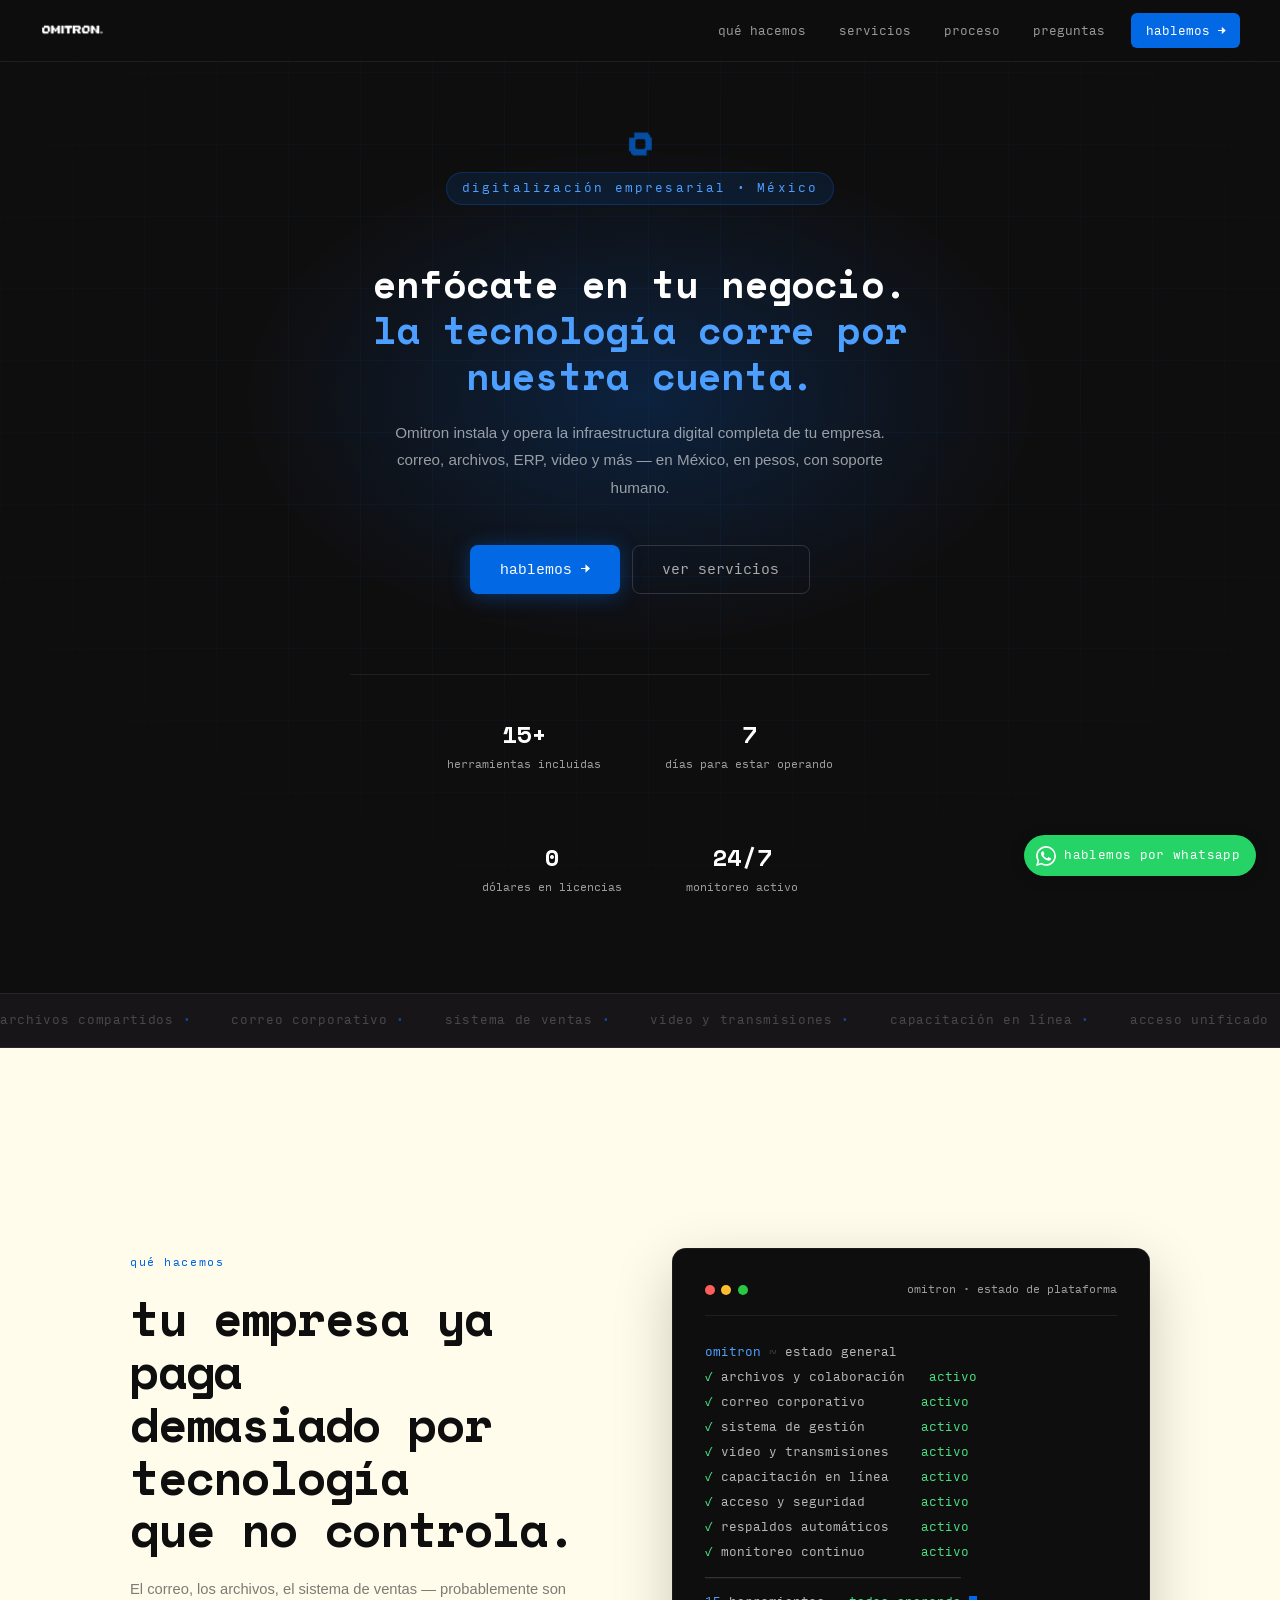
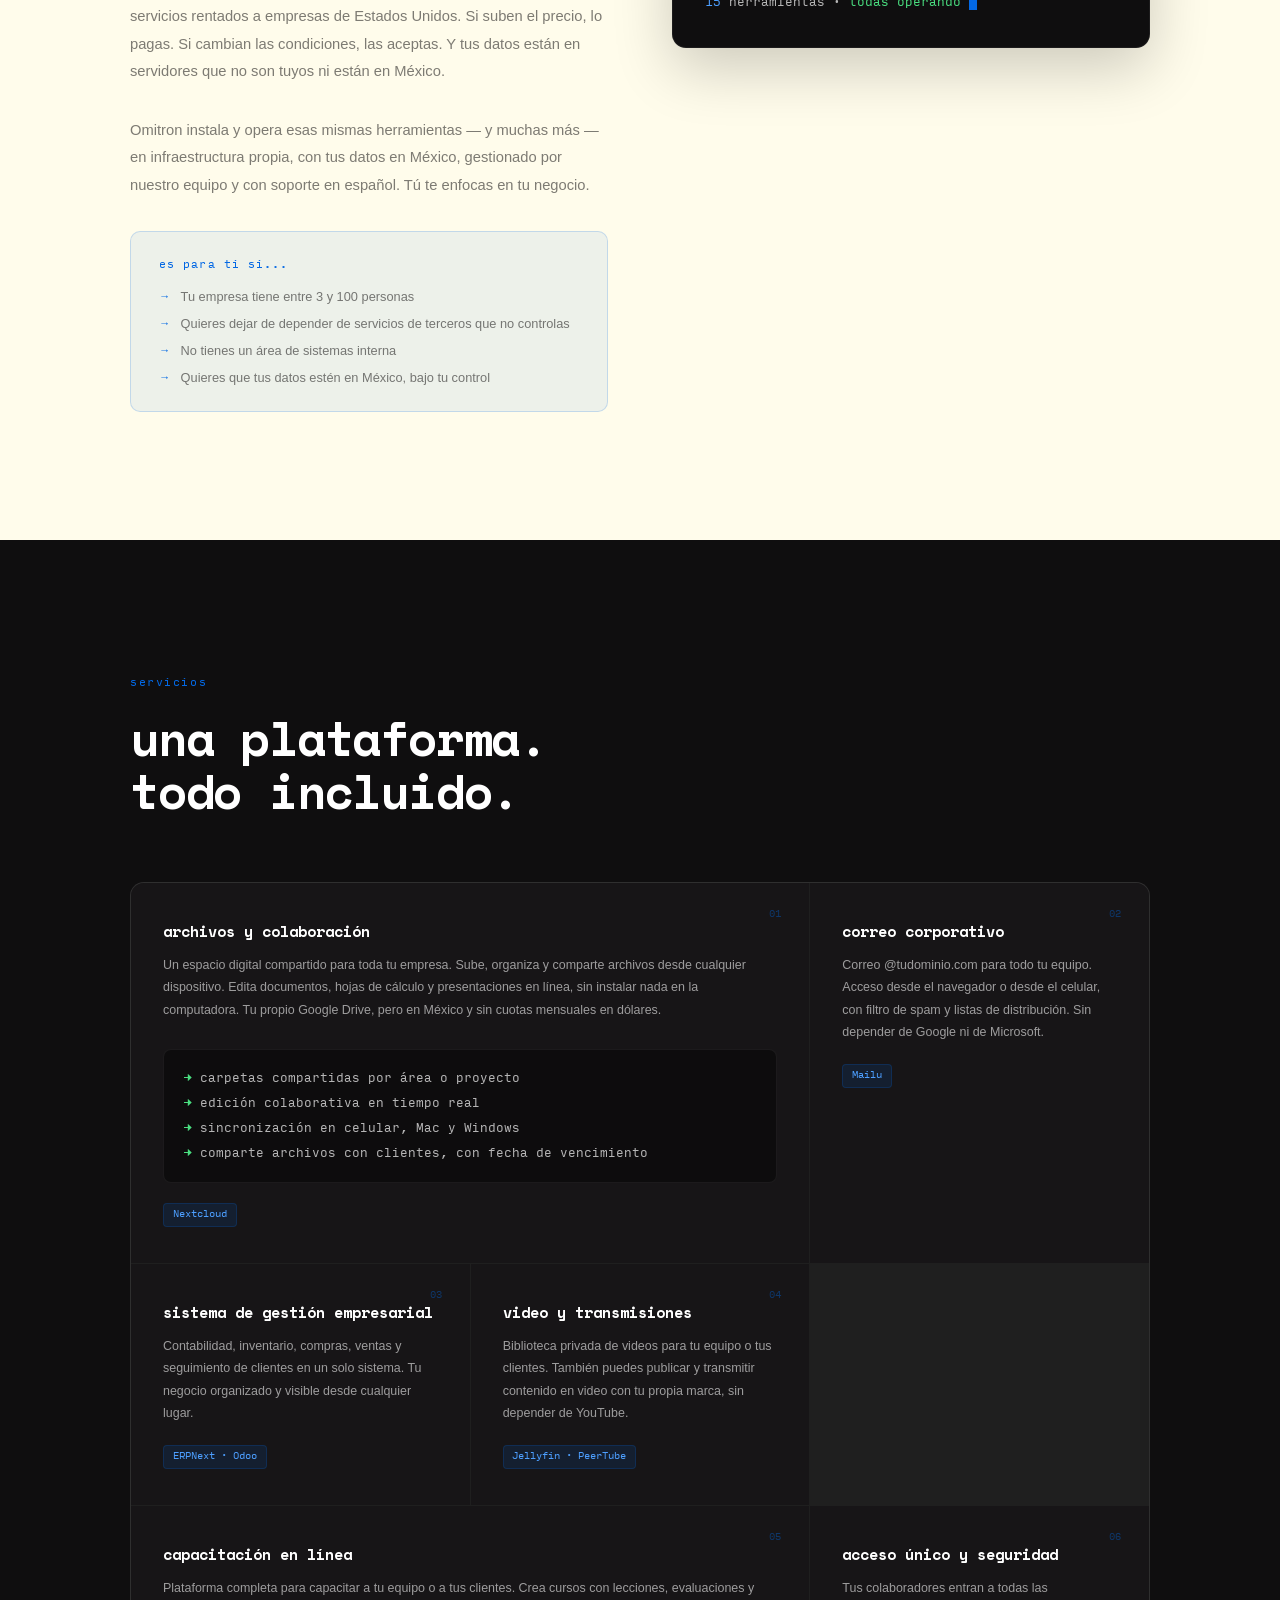
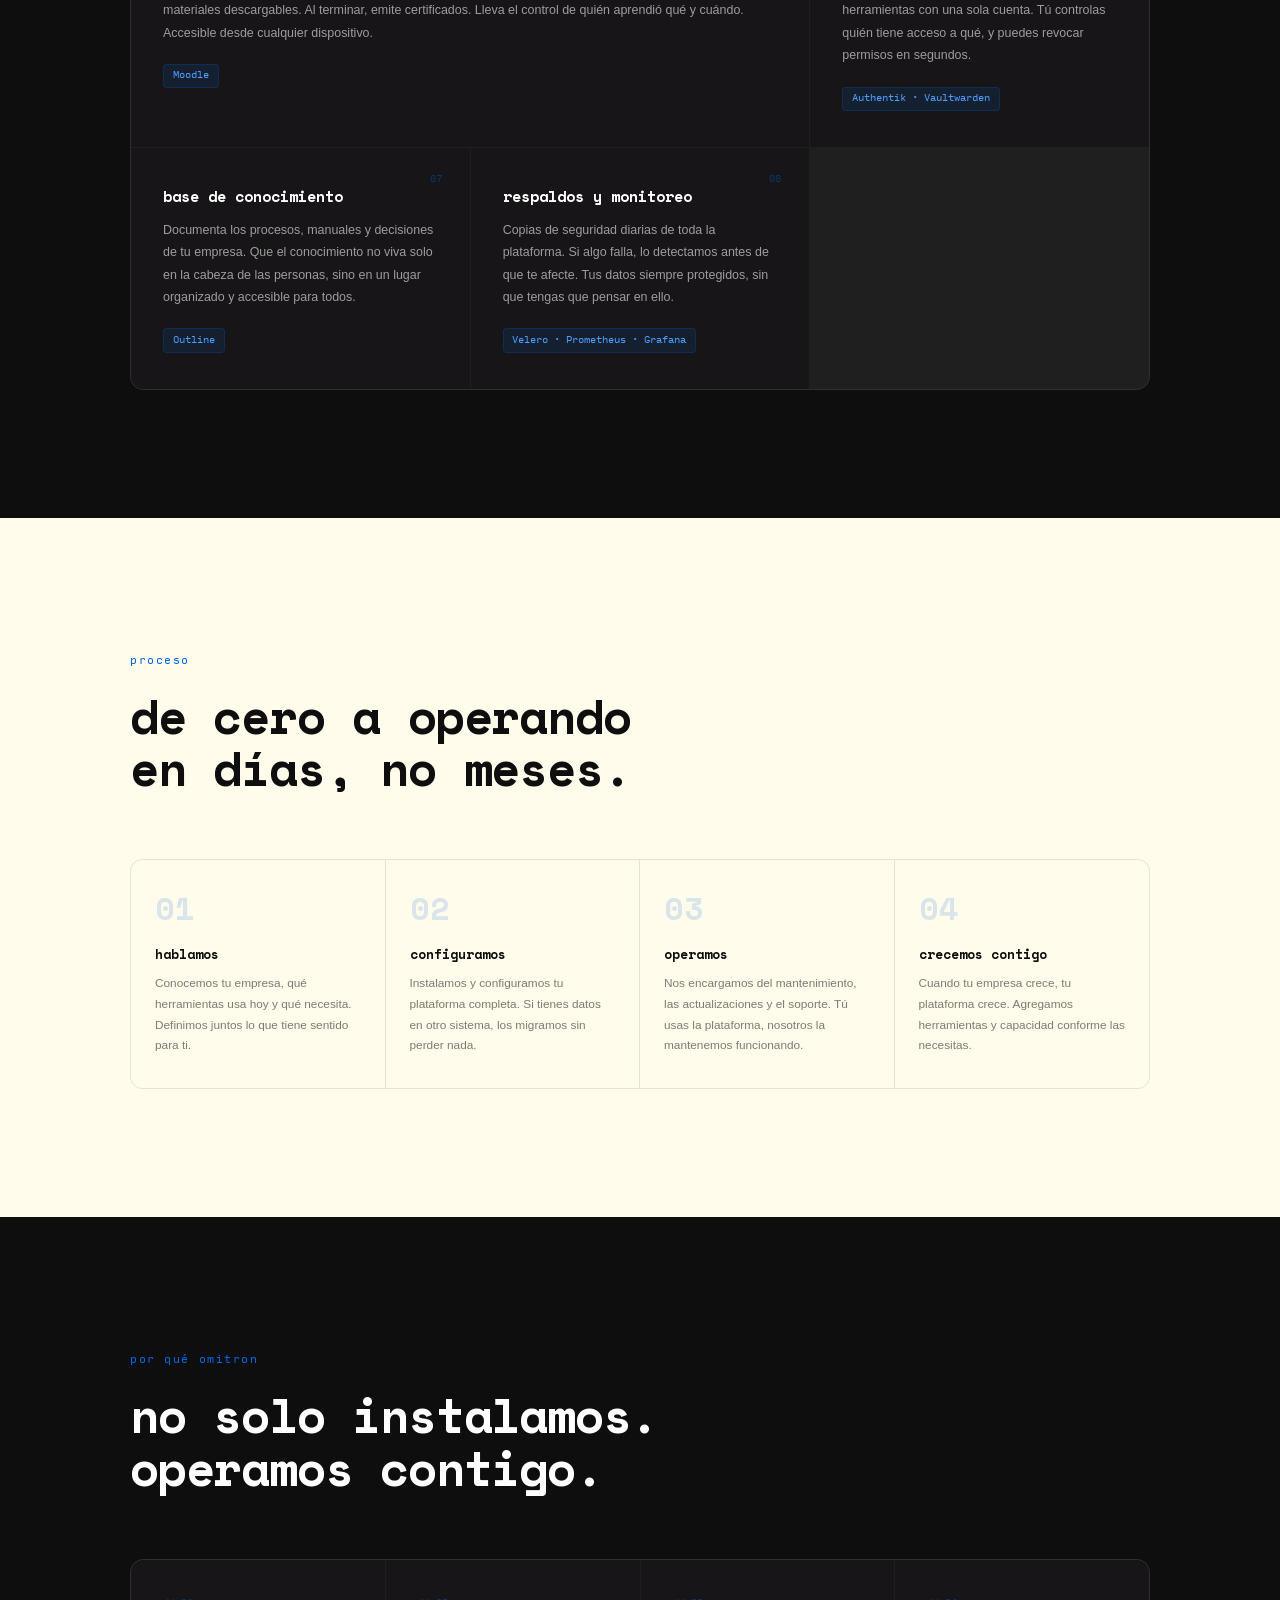
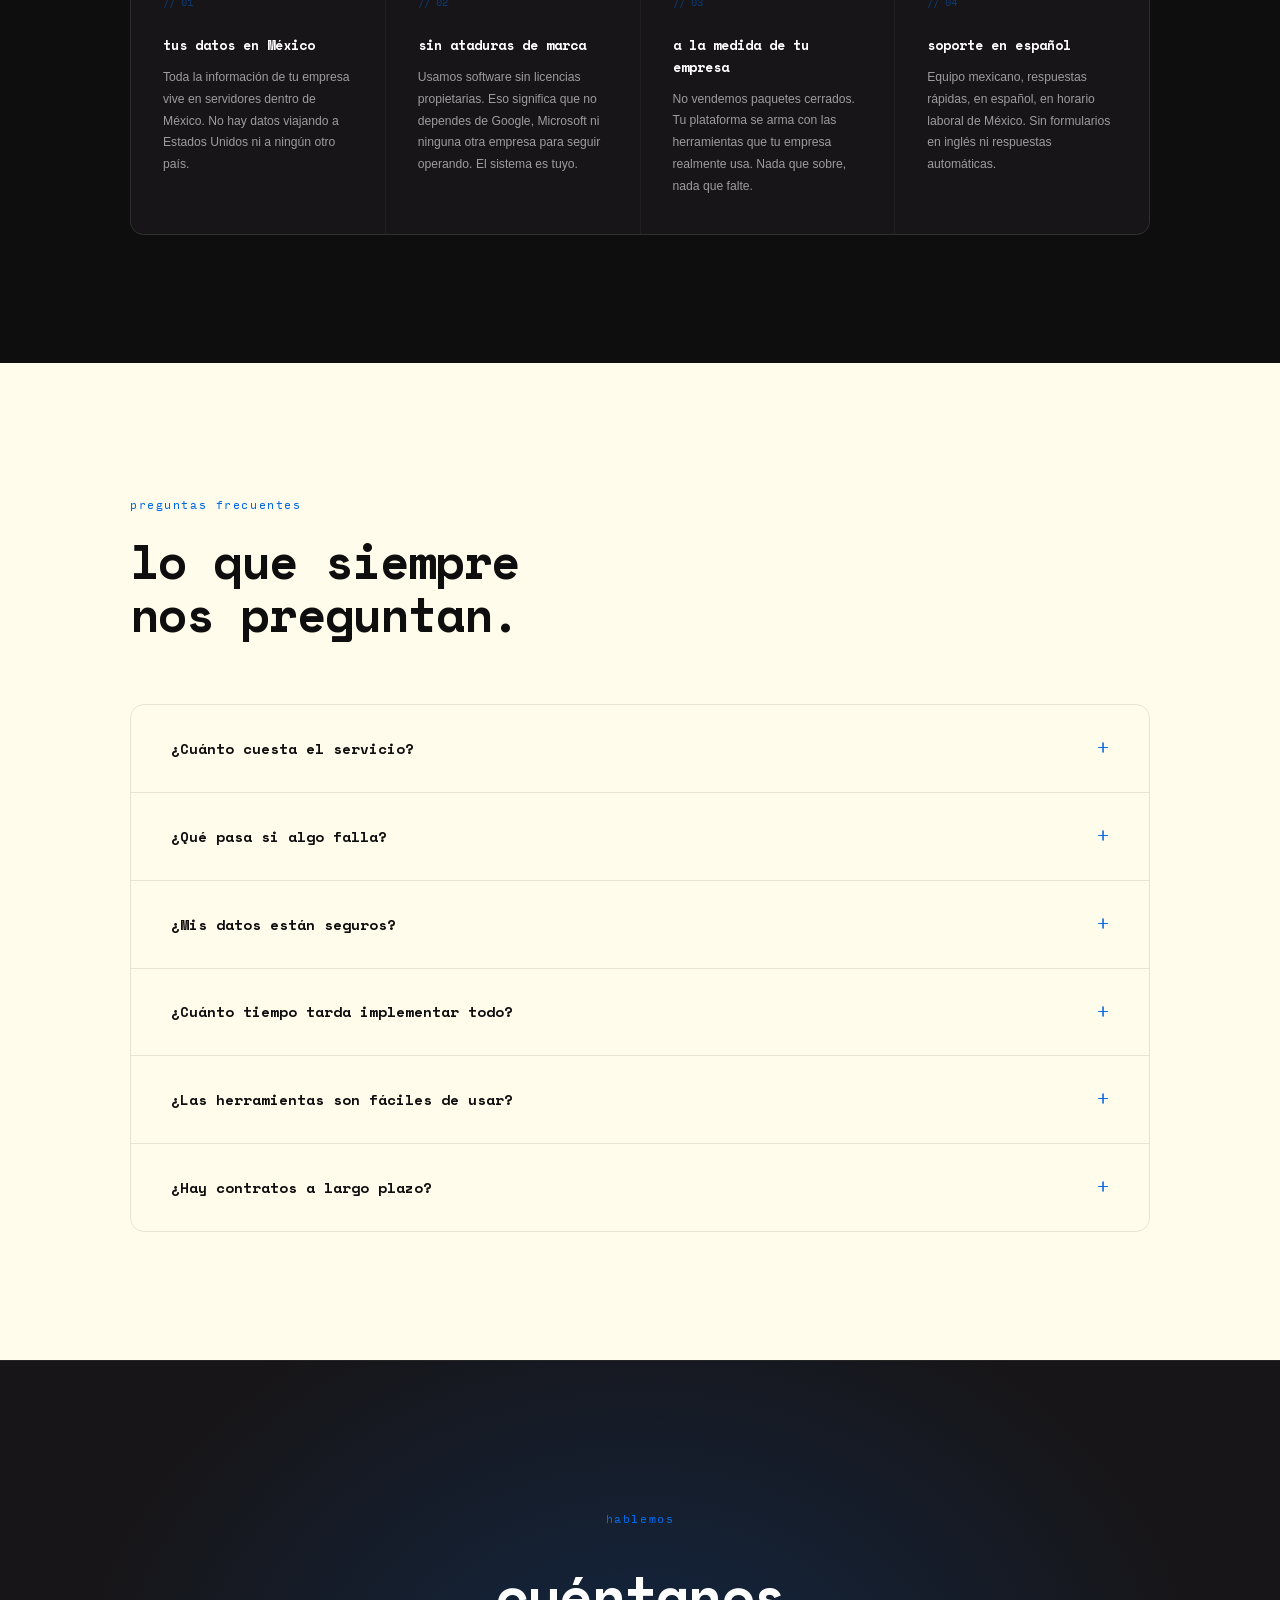
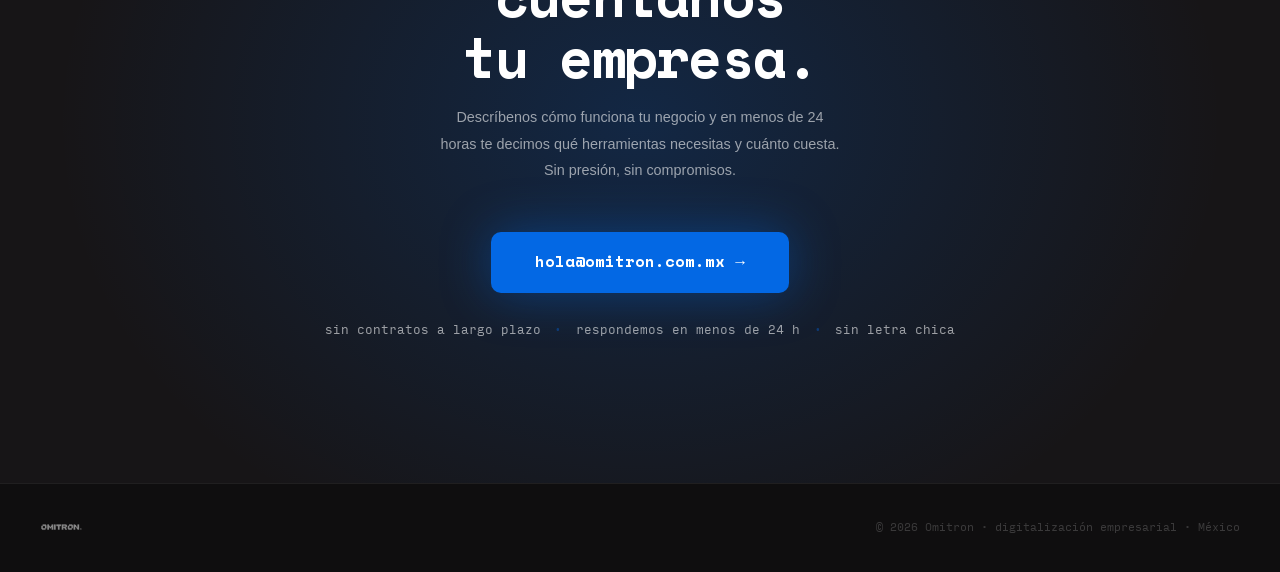
==== commit 3e64228a: "landing v1.13.0: rediseño UX/UI completo — accesibilidad, performance y conversión - Hero: nuevo H1 " ====
--- a/index.html
+++ b/index.html
@@ -3,110 +3,541 @@
 <head>
   <meta charset="UTF-8" />
   <meta name="viewport" content="width=device-width, initial-scale=1.0" />
-  <title>Omitron — Elige tu Modelo</title>
+  <title>Omitron — Digitalización y Tecnología para Empresas Mexicanas</title>
+  <meta name="description" content="Omitron instala y opera la infraestructura digital de tu empresa — correo, archivos, ERP, video y más. En México, en pesos, con soporte humano." />
+  <link rel="canonical" href="https://omitron.com.mx/" />
+  <meta name="theme-color" content="#0f0e0f" />
+
+  <!-- Open Graph -->
+  <meta property="og:type" content="website" />
+  <meta property="og:url" content="https://omitron.com.mx/" />
+  <meta property="og:title" content="Omitron — Infraestructura digital para empresas mexicanas" />
+  <meta property="og:description" content="Instalamos y operamos todas las herramientas digitales de tu empresa. En México, en pesos, con soporte humano real." />
+  <meta property="og:image" content="https://omitron.com.mx/assets/img/LogoOmitron.Azul.png" />
+  <meta name="twitter:card" content="summary_large_image" />
+
+  <!-- Favicon -->
   <link rel="icon" type="image/png" href="assets/img/Isotipo.Azul.png" />
+
+  <!-- Preload LCP asset -->
+  <link rel="preload" as="image" href="assets/img/Isotipo.Azul.png" />
+
   <link rel="stylesheet" href="css/main.css" />
-  <style>
-    body { min-height: 100vh; display: flex; flex-direction: column; align-items: center; justify-content: center; padding: 2rem; }
-    .selector {
-      max-width: 960px;
-      width: 100%;
+
+  <!-- Schema.org -->
+  <script type="application/ld+json">
+  {
+    "@context": "https://schema.org",
+    "@type": "ProfessionalService",
+    "name": "Omitron",
+    "description": "Instalamos y operamos la infraestructura digital completa de empresas mexicanas. Correo, archivos, ERP, video, respaldos y más — en México, en pesos, con soporte humano.",
+    "url": "https://omitron.com.mx",
+    "email": "hola@omitron.com.mx",
+    "priceRange": "$$",
+    "currenciesAccepted": "MXN",
+    "paymentAccepted": "Transferencia, tarjeta",
+    "openingHours": "Mo-Fr 09:00-18:00",
+    "address": { "@type": "PostalAddress", "addressCountry": "MX" },
+    "areaServed": { "@type": "Country", "name": "México" },
+    "hasOfferCatalog": {
+      "@type": "OfferCatalog",
+      "name": "Servicios de infraestructura digital",
+      "itemListElement": [
+        { "@type": "Offer", "itemOffered": { "@type": "Service", "name": "Correo corporativo" } },
+        { "@type": "Offer", "itemOffered": { "@type": "Service", "name": "Archivos y colaboración" } },
+        { "@type": "Offer", "itemOffered": { "@type": "Service", "name": "Sistema de gestión empresarial (ERP)" } },
+        { "@type": "Offer", "itemOffered": { "@type": "Service", "name": "Respaldos y monitoreo" } }
+      ]
     }
-    .selector-header {
-      text-align: center;
-      margin-bottom: 4rem;
-    }
-    .selector-header img { height: 52px; margin-bottom: 1.5rem; }
-    .selector-header h1 { font-family: var(--ff-title); font-size: 1.6rem; margin-bottom: 0.5rem; }
-    .selector-header p { color: var(--muted); font-size: 0.85rem; }
-    .models {
-      display: grid;
-      grid-template-columns: repeat(3, 1fr);
-      gap: 1.5rem;
-    }
-    @media (max-width: 768px) { .models { grid-template-columns: 1fr; } }
-    .model-card {
-      background: var(--dark-3);
-      border: 1px solid var(--border);
-      border-radius: 16px;
-      padding: 2rem;
-      text-decoration: none;
-      color: var(--white);
-      display: flex;
-      flex-direction: column;
-      gap: 0;
-      transition: border-color 0.15s, transform 0.15s;
-    }
-    .model-card:hover { border-color: var(--blue); transform: translateY(-2px); }
-    .model-num {
-      font-size: 0.7rem;
-      text-transform: uppercase;
-      letter-spacing: 0.1em;
-      color: var(--blue-hi);
-      margin-bottom: 1rem;
-    }
-    .model-card h2 { font-family: var(--ff-title); font-size: 1.1rem; margin-bottom: 0.75rem; line-height: 1.3; }
-    .model-card p { font-size: 0.8rem; color: var(--muted); line-height: 1.6; margin-bottom: 1.5rem; flex: 1; }
-    .model-target {
-      font-size: 0.72rem;
-      color: var(--muted);
-      padding-top: 1rem;
-      border-top: 1px solid var(--border);
-    }
-    .model-target strong { color: rgba(255,255,255,0.6); }
-    .model-cta {
-      display: inline-block;
-      margin-top: 1rem;
-      font-size: 0.8rem;
-      color: var(--blue-hi);
-    }
-  </style>
+  }
+  </script>
 </head>
 <body>
-  <div class="selector">
-    <div class="selector-header">
-      <img src="assets/img/LogoOmitron.Blanco.png" alt="Omitron" />
-      <h1>tres modelos de negocio</h1>
-      <p>cada landing tiene un pitch distinto. elige el que mejor represente lo que quieres vender.</p>
-    </div>
-
-    <div class="models">
-      <a href="v1.html" class="model-card">
-        <div class="model-num">modelo 01 / más alcanzable</div>
-        <h2>Espacio de Trabajo Privado</h2>
-        <p>reemplaza el correo y almacenamiento que pagan en dólares. precio por persona, desde $149 MXN/mes. el pitch más fácil de vender a cualquier pyme.</p>
-        <div class="model-target">
-          <strong>target:</strong> equipos de 3–30 personas · pymes sin IT interno<br/>
-          <strong>precio:</strong> $149–$349 MXN/persona/mes<br/>
-          <strong>ingresos potenciales:</strong> 100 usuarios = ~$20k MXN/mes
+
+<!-- ── NAV ─────────────────────────────────────────────────── -->
+<nav aria-label="principal">
+  <a href="#" class="nav-brand">
+    <img src="assets/img/LogoOmitron.Blanco.png" alt="Omitron" />
+  </a>
+  <input type="checkbox" id="nav-open" class="nav-open-input" aria-hidden="true" />
+  <label for="nav-open" class="nav-toggle" aria-label="Abrir menú">
+    <span></span><span></span><span></span>
+  </label>
+  <div class="nav-links">
+    <a href="#what">qué hacemos</a>
+    <a href="#services">servicios</a>
+    <a href="#how">proceso</a>
+    <a href="#faq">preguntas</a>
+    <a href="#cta" class="nav-cta">hablemos →</a>
+  </div>
+</nav>
+
+<!-- ── HERO ────────────────────────────────────────────────── -->
+<section id="hero">
+  <div class="hero-glow"></div>
+
+  <div class="hero-lockup">
+    <img src="assets/img/Isotipo.Azul.png" alt="" class="hero-logo" />
+    <span class="hero-descriptor">digitalización empresarial · México</span>
+  </div>
+
+  <h1 class="hero-headline">
+    enfócate en tu negocio.<br/>
+    <em>la tecnología corre por nuestra cuenta.</em>
+  </h1>
+  <p class="hero-sub">
+    Omitron instala y opera la infraestructura digital completa de tu empresa.<br/>
+    correo, archivos, ERP, video y más — en México, en pesos, con soporte humano.
+  </p>
+
+  <div class="hero-actions">
+    <a href="#cta" class="btn btn-primary">hablemos →</a>
+    <a href="#services" class="btn btn-ghost">ver servicios</a>
+  </div>
+
+  <div class="hero-stats">
+    <div class="stat">
+      <span>15+</span>
+      <span>herramientas incluidas</span>
+    </div>
+    <div class="stat">
+      <span>7</span>
+      <span>días para estar operando</span>
+    </div>
+    <div class="stat">
+      <span>0</span>
+      <span>dólares en licencias</span>
+    </div>
+    <div class="stat">
+      <span>24/7</span>
+      <span>monitoreo activo</span>
+    </div>
+  </div>
+</section>
+
+<!-- ── MARQUEE ──────────────────────────────────────────────── -->
+<div class="marquee-wrap">
+  <div class="marquee-track">
+    <span>archivos compartidos <b>·</b></span>
+    <span>correo corporativo <b>·</b></span>
+    <span>sistema de ventas <b>·</b></span>
+    <span>video y transmisiones <b>·</b></span>
+    <span>capacitación en línea <b>·</b></span>
+    <span>acceso unificado <b>·</b></span>
+    <span>documentación interna <b>·</b></span>
+    <span>respaldos automáticos <b>·</b></span>
+    <span>monitoreo continuo <b>·</b></span>
+    <span>gestión de contraseñas <b>·</b></span>
+    <span>crm y seguimiento <b>·</b></span>
+    <span>contabilidad e inventario <b>·</b></span>
+    <span>datos en méxico <b>·</b></span>
+    <span>en pesos, sin dólares <b>·</b></span>
+    <span>archivos compartidos <b>·</b></span>
+    <span>correo corporativo <b>·</b></span>
+    <span>sistema de ventas <b>·</b></span>
+    <span>video y transmisiones <b>·</b></span>
+    <span>capacitación en línea <b>·</b></span>
+    <span>acceso unificado <b>·</b></span>
+    <span>documentación interna <b>·</b></span>
+    <span>respaldos automáticos <b>·</b></span>
+    <span>monitoreo continuo <b>·</b></span>
+    <span>gestión de contraseñas <b>·</b></span>
+    <span>crm y seguimiento <b>·</b></span>
+    <span>contabilidad e inventario <b>·</b></span>
+    <span>datos en méxico <b>·</b></span>
+    <span>en pesos, sin dólares <b>·</b></span>
+  </div>
+</div>
+
+<!-- ── QUÉ ES ────────────────────────────────────────────────── -->
+<section id="what" style="padding: 8rem 0; background: var(--cream); color: var(--dark);">
+  <div class="container">
+    <div class="problem-grid">
+
+      <div>
+        <span class="section-label">qué hacemos</span>
+        <h2 class="section-title" style="color:var(--dark);">
+          tu empresa ya paga<br/>demasiado por tecnología<br/>que no controla.
+        </h2>
+        <p class="section-sub" style="color:var(--muted-d); margin-bottom: 2rem;">
+          El correo, los archivos, el sistema de ventas — probablemente son servicios
+          rentados a empresas de Estados Unidos. Si suben el precio, lo pagas.
+          Si cambian las condiciones, las aceptas. Y tus datos están en servidores
+          que no son tuyos ni están en México.
+        </p>
+        <p class="section-sub" style="color:var(--muted-d);">
+          Omitron instala y opera esas mismas herramientas — y muchas más —
+          en infraestructura propia, con tus datos en México,
+          gestionado por nuestro equipo y con soporte en español.
+          Tú te enfocas en tu negocio.
+        </p>
+
+        <div class="for-who">
+          <span class="for-who-label">es para ti si...</span>
+          <ul>
+            <li>Tu empresa tiene entre 3 y 100 personas</li>
+            <li>Quieres dejar de depender de servicios de terceros que no controlas</li>
+            <li>No tienes un área de sistemas interna</li>
+            <li>Quieres que tus datos estén en México, bajo tu control</li>
+          </ul>
         </div>
-        <span class="model-cta">ver landing →</span>
-      </a>
-
-      <a href="v2.html" class="model-card">
-        <div class="model-num">modelo 02 / mayor ticket</div>
-        <h2>La Nube Soberana</h2>
-        <p>plataforma completa por empresa, no por persona. ideal para directivos que valoran control y soberanía de datos. narrativa editorial, menos técnico.</p>
-        <div class="model-target">
-          <strong>target:</strong> empresas 10–60 personas · dueños/directores<br/>
-          <strong>precio:</strong> $999–$5,999 MXN/empresa/mes<br/>
-          <strong>ingresos potenciales:</strong> 20 clientes = ~$50k MXN/mes
+      </div>
+
+      <div class="problem-visual">
+        <div class="terminal-bar">
+          <span class="dot r"></span><span class="dot y"></span><span class="dot g"></span>
+          <span class="terminal-title">omitron · estado de plataforma</span>
         </div>
-        <span class="model-cta">ver landing →</span>
-      </a>
-
-      <a href="v3.html" class="model-card">
-        <div class="model-num">modelo 03 / más completo</div>
-        <h2>Plataforma Digital Completa</h2>
-        <p>muestra cada herramienta en detalle. precio escalonado por uso real. para fundadores y directores técnicos que quieren ver exactamente qué reciben.</p>
-        <div class="model-target">
-          <strong>target:</strong> startups y agencias · founders técnicos<br/>
-          <strong>precio:</strong> $1,200–$7,999 MXN/mes<br/>
-          <strong>ingresos potenciales:</strong> 10 clientes = ~$35k MXN/mes
+        <span class="t-line"><span class="p">omitron</span> <span class="dim">~</span> <span class="cmd">estado general</span></span>
+        <span class="t-line"><span class="ok">✓</span> <span class="cmd">archivos y colaboración &nbsp;&nbsp;</span><span class="ok">activo</span></span>
+        <span class="t-line"><span class="ok">✓</span> <span class="cmd">correo corporativo &nbsp;&nbsp;&nbsp;&nbsp;&nbsp;&nbsp;</span><span class="ok">activo</span></span>
+        <span class="t-line"><span class="ok">✓</span> <span class="cmd">sistema de gestión &nbsp;&nbsp;&nbsp;&nbsp;&nbsp;&nbsp;</span><span class="ok">activo</span></span>
+        <span class="t-line"><span class="ok">✓</span> <span class="cmd">video y transmisiones &nbsp;&nbsp;&nbsp;</span><span class="ok">activo</span></span>
+        <span class="t-line"><span class="ok">✓</span> <span class="cmd">capacitación en línea &nbsp;&nbsp;&nbsp;</span><span class="ok">activo</span></span>
+        <span class="t-line"><span class="ok">✓</span> <span class="cmd">acceso y seguridad &nbsp;&nbsp;&nbsp;&nbsp;&nbsp;&nbsp;</span><span class="ok">activo</span></span>
+        <span class="t-line"><span class="ok">✓</span> <span class="cmd">respaldos automáticos &nbsp;&nbsp;&nbsp;</span><span class="ok">activo</span></span>
+        <span class="t-line"><span class="ok">✓</span> <span class="cmd">monitoreo continuo &nbsp;&nbsp;&nbsp;&nbsp;&nbsp;&nbsp;</span><span class="ok">activo</span></span>
+        <span class="t-line"><span class="dim">────────────────────────────────</span></span>
+        <span class="t-line"><span class="p">15</span> <span class="cmd">herramientas · </span><span class="ok">todas operando</span> <span class="t-cursor"></span></span>
+      </div>
+
+    </div>
+  </div>
+</section>
+
+<!-- ── SERVICES ──────────────────────────────────────────────── -->
+<section id="services">
+  <div class="container">
+    <span class="section-label">servicios</span>
+    <h2 class="section-title">
+      una plataforma.<br/>todo incluido.
+    </h2>
+
+    <div class="bento">
+
+      <div class="bcard span2">
+        <span class="bcard-num">01</span>
+        <h3>archivos y colaboración</h3>
+        <p>
+          Un espacio digital compartido para toda tu empresa. Sube, organiza y comparte
+          archivos desde cualquier dispositivo. Edita documentos, hojas de cálculo
+          y presentaciones en línea, sin instalar nada en la computadora.
+          Tu propio Google Drive, pero en México y sin cuotas mensuales en dólares.
+        </p>
+        <div class="bcard-terminal">
+          <span class="t-line"><span class="ok">→</span> <span class="cmd">carpetas compartidas por área o proyecto</span></span>
+          <span class="t-line"><span class="ok">→</span> <span class="cmd">edición colaborativa en tiempo real</span></span>
+          <span class="t-line"><span class="ok">→</span> <span class="cmd">sincronización en celular, Mac y Windows</span></span>
+          <span class="t-line"><span class="ok">→</span> <span class="cmd">comparte archivos con clientes, con fecha de vencimiento</span></span>
         </div>
-        <span class="model-cta">ver landing →</span>
-      </a>
-    </div>
-  </div>
+        <span class="bcard-tag">Nextcloud</span>
+      </div>
+
+      <div class="bcard">
+        <span class="bcard-num">02</span>
+        <h3>correo corporativo</h3>
+        <p>
+          Correo @tudominio.com para todo tu equipo.
+          Acceso desde el navegador o desde el celular,
+          con filtro de spam y listas de distribución.
+          Sin depender de Google ni de Microsoft.
+        </p>
+        <span class="bcard-tag">Mailu</span>
+      </div>
+
+      <div class="bcard">
+        <span class="bcard-num">03</span>
+        <h3>sistema de gestión empresarial</h3>
+        <p>
+          Contabilidad, inventario, compras, ventas y seguimiento de clientes
+          en un solo sistema. Tu negocio organizado y visible
+          desde cualquier lugar.
+        </p>
+        <span class="bcard-tag">ERPNext · Odoo</span>
+      </div>
+
+      <div class="bcard">
+        <span class="bcard-num">04</span>
+        <h3>video y transmisiones</h3>
+        <p>
+          Biblioteca privada de videos para tu equipo o tus clientes.
+          También puedes publicar y transmitir contenido en video
+          con tu propia marca, sin depender de YouTube.
+        </p>
+        <span class="bcard-tag">Jellyfin · PeerTube</span>
+      </div>
+
+      <div class="bcard span2">
+        <span class="bcard-num">05</span>
+        <h3>capacitación en línea</h3>
+        <p>
+          Plataforma completa para capacitar a tu equipo o a tus clientes.
+          Crea cursos con lecciones, evaluaciones y materiales descargables.
+          Al terminar, emite certificados. Lleva el control de quién aprendió qué
+          y cuándo. Accesible desde cualquier dispositivo.
+        </p>
+        <span class="bcard-tag">Moodle</span>
+      </div>
+
+      <div class="bcard">
+        <span class="bcard-num">06</span>
+        <h3>acceso único y seguridad</h3>
+        <p>
+          Tus colaboradores entran a todas las herramientas
+          con una sola cuenta. Tú controlas quién tiene acceso
+          a qué, y puedes revocar permisos en segundos.
+        </p>
+        <span class="bcard-tag">Authentik · Vaultwarden</span>
+      </div>
+
+      <div class="bcard">
+        <span class="bcard-num">07</span>
+        <h3>base de conocimiento</h3>
+        <p>
+          Documenta los procesos, manuales y decisiones de tu empresa.
+          Que el conocimiento no viva solo en la cabeza de las personas,
+          sino en un lugar organizado y accesible para todos.
+        </p>
+        <span class="bcard-tag">Outline</span>
+      </div>
+
+      <div class="bcard">
+        <span class="bcard-num">08</span>
+        <h3>respaldos y monitoreo</h3>
+        <p>
+          Copias de seguridad diarias de toda la plataforma.
+          Si algo falla, lo detectamos antes de que te afecte.
+          Tus datos siempre protegidos, sin que tengas que
+          pensar en ello.
+        </p>
+        <span class="bcard-tag">Velero · Prometheus · Grafana</span>
+      </div>
+
+    </div>
+  </div>
+</section>
+
+<!-- ── HOW ───────────────────────────────────────────────────── -->
+<section id="how">
+  <div class="container">
+    <span class="section-label">proceso</span>
+    <h2 class="section-title" style="color:var(--dark);">
+      de cero a operando<br/>en días, no meses.
+    </h2>
+
+    <div class="steps">
+      <div class="step">
+        <span class="step-num">01</span>
+        <h3>hablamos</h3>
+        <p>
+          Conocemos tu empresa, qué herramientas usa hoy
+          y qué necesita. Definimos juntos lo que tiene sentido
+          para ti.
+        </p>
+      </div>
+      <div class="step">
+        <span class="step-num">02</span>
+        <h3>configuramos</h3>
+        <p>
+          Instalamos y configuramos tu plataforma completa.
+          Si tienes datos en otro sistema, los migramos
+          sin perder nada.
+        </p>
+      </div>
+      <div class="step">
+        <span class="step-num">03</span>
+        <h3>operamos</h3>
+        <p>
+          Nos encargamos del mantenimiento, las actualizaciones
+          y el soporte. Tú usas la plataforma,
+          nosotros la mantenemos funcionando.
+        </p>
+      </div>
+      <div class="step">
+        <span class="step-num">04</span>
+        <h3>crecemos contigo</h3>
+        <p>
+          Cuando tu empresa crece, tu plataforma crece.
+          Agregamos herramientas y capacidad
+          conforme las necesitas.
+        </p>
+      </div>
+    </div>
+  </div>
+</section>
+
+<!-- ── VALUES ────────────────────────────────────────────────── -->
+<section id="values">
+  <div class="container">
+    <span class="section-label">por qué Omitron</span>
+    <h2 class="section-title">no solo instalamos.<br/>operamos contigo.</h2>
+
+    <div class="values-grid">
+      <div class="vcard">
+        <span class="vcard-num">// 01</span>
+        <h3>tus datos en México</h3>
+        <p>
+          Toda la información de tu empresa vive en servidores
+          dentro de México. No hay datos viajando a
+          Estados Unidos ni a ningún otro país.
+        </p>
+      </div>
+      <div class="vcard">
+        <span class="vcard-num">// 02</span>
+        <h3>sin ataduras de marca</h3>
+        <p>
+          Usamos software sin licencias propietarias. Eso significa
+          que no dependes de Google, Microsoft ni ninguna otra empresa
+          para seguir operando. El sistema es tuyo.
+        </p>
+      </div>
+      <div class="vcard">
+        <span class="vcard-num">// 03</span>
+        <h3>a la medida de tu empresa</h3>
+        <p>
+          No vendemos paquetes cerrados. Tu plataforma se arma con
+          las herramientas que tu empresa realmente usa.
+          Nada que sobre, nada que falte.
+        </p>
+      </div>
+      <div class="vcard">
+        <span class="vcard-num">// 04</span>
+        <h3>soporte en español</h3>
+        <p>
+          Equipo mexicano, respuestas rápidas, en español,
+          en horario laboral de México.
+          Sin formularios en inglés ni respuestas automáticas.
+        </p>
+      </div>
+    </div>
+  </div>
+</section>
+
+<!-- ── FAQ ───────────────────────────────────────────────────── -->
+<section id="faq">
+  <div class="container">
+    <span class="section-label">preguntas frecuentes</span>
+    <h2 class="section-title" style="color:var(--dark);">lo que siempre<br/>nos preguntan.</h2>
+
+    <div class="faq-list">
+
+      <details class="faq-item">
+        <summary>¿Cuánto cuesta el servicio?</summary>
+        <p>
+          El costo depende de las herramientas que necesitas y el número de usuarios.
+          Trabajamos con cuotas fijas mensuales en pesos — sin cargos adicionales,
+          sin sorpresas al final del mes. Escríbenos y en menos de 24 horas
+          te damos un número concreto para tu empresa.
+        </p>
+      </details>
+
+      <details class="faq-item">
+        <summary>¿Qué pasa si algo falla?</summary>
+        <p>
+          Monitoreamos la plataforma de forma continua, las 24 horas.
+          Si algo falla, generalmente lo detectamos antes de que te afecte.
+          Si necesitas apoyo, respondemos en horario laboral en México,
+          por correo o WhatsApp, en español — sin formularios en inglés ni bots.
+        </p>
+      </details>
+
+      <details class="faq-item">
+        <summary>¿Mis datos están seguros?</summary>
+        <p>
+          Toda tu información vive en servidores físicos en México,
+          sin acceso de terceros. No hay datos viajando a Estados Unidos
+          ni a ningún otro país. Y si algún día decides migrar,
+          tus datos son tuyos — te los entregamos completos, sin restricciones.
+        </p>
+      </details>
+
+      <details class="faq-item">
+        <summary>¿Cuánto tiempo tarda implementar todo?</summary>
+        <p>
+          La configuración base tarda entre 3 y 7 días hábiles.
+          Si tienes datos en otro sistema — Google Drive, Microsoft 365,
+          correo anterior — los migramos sin interrumpir tu operación.
+          Tu equipo empieza a trabajar en la plataforma nueva desde el primer día.
+        </p>
+      </details>
+
+      <details class="faq-item">
+        <summary>¿Las herramientas son fáciles de usar?</summary>
+        <p>
+          Sí. Son plataformas usadas por millones de personas en el mundo —
+          intuitivas, en español, accesibles desde cualquier dispositivo.
+          La mayoría de los equipos las adoptan sin fricciones en los primeros días.
+        </p>
+      </details>
+
+      <details class="faq-item">
+        <summary>¿Hay contratos a largo plazo?</summary>
+        <p>
+          No. Trabajamos con contratos mensuales.
+          Si en algún momento decides que Omitron no es para ti,
+          avisas con 30 días de anticipación y cerramos sin complicaciones.
+          Sin letras chicas, sin cargos de cancelación.
+        </p>
+      </details>
+
+    </div>
+  </div>
+</section>
+
+<!-- ── CTA ───────────────────────────────────────────────────── -->
+<section id="cta">
+  <span class="section-label">hablemos</span>
+  <h2 class="cta-title">
+    cuéntanos<br/>tu empresa.
+  </h2>
+  <p>
+    Descríbenos cómo funciona tu negocio y en menos de 24 horas
+    te decimos qué herramientas necesitas y cuánto cuesta.
+    Sin presión, sin compromisos.
+  </p>
+  <a href="mailto:hola@omitron.com.mx" class="cta-btn">
+    hola@omitron.com.mx →
+  </a>
+  <div class="cta-trust">
+    <span>sin contratos a largo plazo</span>
+    <span class="sep">·</span>
+    <span>respondemos en menos de 24 h</span>
+    <span class="sep">·</span>
+    <span>sin letra chica</span>
+  </div>
+</section>
+
+<!-- ── FOOTER ────────────────────────────────────────────────── -->
+<footer>
+  <div class="footer-brand">
+    <img src="assets/img/LogoOmitron.Blanco.png" alt="Omitron" loading="lazy" />
+  </div>
+  <p>© 2026 Omitron · digitalización empresarial · México</p>
+</footer>
+
+<!-- ── WHATSAPP FAB ─────────────────────────────────────────── -->
+<a href="https://wa.me/523324182097?text=Hola%2C%20me%20interesa%20conocer%20m%C3%A1s%20sobre%20Omitron"
+   class="whatsapp-fab"
+   target="_blank"
+   rel="noopener noreferrer"
+   aria-label="Contactar por WhatsApp">
+  <svg viewBox="0 0 24 24" aria-hidden="true">
+    <path d="M17.472 14.382c-.297-.149-1.758-.867-2.03-.967-.273-.099-.471-.148-.67.15-.197.297-.767.966-.94 1.164-.173.199-.347.223-.644.075-.297-.15-1.255-.463-2.39-1.475-.883-.788-1.48-1.761-1.653-2.059-.173-.297-.018-.458.13-.606.134-.133.298-.347.446-.52.149-.174.198-.298.298-.497.099-.198.05-.371-.025-.52-.075-.149-.669-1.612-.916-2.207-.242-.579-.487-.5-.669-.51-.173-.008-.371-.01-.57-.01-.198 0-.52.074-.792.372-.272.297-1.04 1.016-1.04 2.479 0 1.462 1.065 2.875 1.213 3.074.149.198 2.096 3.2 5.077 4.487.709.306 1.262.489 1.694.625.712.227 1.36.195 1.871.118.571-.085 1.758-.719 2.006-1.413.248-.694.248-1.289.173-1.413-.074-.124-.272-.198-.57-.347m-5.421 7.403h-.004a9.87 9.87 0 01-5.031-1.378l-.361-.214-3.741.982.998-3.648-.235-.374a9.86 9.86 0 01-1.51-5.26c.001-5.45 4.436-9.884 9.888-9.884 2.64 0 5.122 1.03 6.988 2.898a9.825 9.825 0 012.893 6.994c-.003 5.45-4.437 9.884-9.885 9.884m8.413-18.297A11.815 11.815 0 0012.05 0C5.495 0 .16 5.335.157 11.892c0 2.096.547 4.142 1.588 5.945L.057 24l6.305-1.654a11.882 11.882 0 005.683 1.448h.005c6.554 0 11.89-5.335 11.893-11.893a11.821 11.821 0 00-3.48-8.413z"/>
+  </svg>
+  <span class="whatsapp-label">hablemos por WhatsApp</span>
+</a>
+
+<script>
+(function(){
+  var toggle = document.getElementById('nav-open');
+  document.querySelectorAll('.nav-links a').forEach(function(a){
+    a.addEventListener('click', function(){ toggle.checked = false; });
+  });
+  document.addEventListener('click', function(e){
+    if(toggle.checked && !e.target.closest('nav')){ toggle.checked = false; }
+  });
+})();
+</script>
+
 </body>
 </html>
--- a/css/main.css
+++ b/css/main.css
@@ -1,5 +1,27 @@
-@import url('https://fonts.googleapis.com/css2?family=Space+Mono:ital,wght@0,400;0,700;1,400&display=swap');
-
+@font-face {
+  font-family: 'Space Mono';
+  src: url('../fonts/SpaceMono-Regular-ext.woff2') format('woff2');
+  font-weight: 400; font-display: swap;
+  unicode-range: U+0100-02BA, U+02BD-02C5, U+02C7-02CC, U+02CE-02D7, U+02DD-02FF, U+0304, U+0308, U+0329, U+1D00-1DBF, U+1E00-1E9F, U+1EF2-1EFF, U+2020, U+20A0-20AB, U+20AD-20C0, U+2113, U+2C60-2C7F, U+A720-A7FF;
+}
+@font-face {
+  font-family: 'Space Mono';
+  src: url('../fonts/SpaceMono-Regular.woff2') format('woff2');
+  font-weight: 400; font-display: swap;
+  unicode-range: U+0000-00FF, U+0131, U+0152-0153, U+02BB-02BC, U+02C6, U+02DA, U+02DC, U+0304, U+0308, U+0329, U+2000-206F, U+20AC, U+2122, U+2191, U+2193, U+2212, U+2215, U+FEFF, U+FFFD;
+}
+@font-face {
+  font-family: 'Space Mono';
+  src: url('../fonts/SpaceMono-Bold-ext.woff2') format('woff2');
+  font-weight: 700; font-display: swap;
+  unicode-range: U+0100-02BA, U+02BD-02C5, U+02C7-02CC, U+02CE-02D7, U+02DD-02FF, U+0304, U+0308, U+0329, U+1D00-1DBF, U+1E00-1E9F, U+1EF2-1EFF, U+2020, U+20A0-20AB, U+20AD-20C0, U+2113, U+2C60-2C7F, U+A720-A7FF;
+}
+@font-face {
+  font-family: 'Space Mono';
+  src: url('../fonts/SpaceMono-Bold.woff2') format('woff2');
+  font-weight: 700; font-display: swap;
+  unicode-range: U+0000-00FF, U+0131, U+0152-0153, U+02BB-02BC, U+02C6, U+02DA, U+02DC, U+0304, U+0308, U+0329, U+2000-206F, U+20AC, U+2122, U+2191, U+2193, U+2212, U+2215, U+FEFF, U+FFFD;
+}
 @font-face {
   font-family: 'Input Mono';
   src: url('../fonts/InputMono-Light.woff2') format('woff2');
@@ -28,15 +50,27 @@
   --cream:     #fffceb;
   --cream-2:   #f5f1d8;
   --white:     #ffffff;
-  --muted:     rgba(255,255,255,0.42);
+  --muted:     rgba(255,255,255,0.58);
   --muted-d:   rgba(18,16,17,0.55);  /* muted on cream bg */
   --border:    rgba(255,255,255,0.07);
   --border-c:  rgba(18,16,17,0.1);   /* border on cream bg */
-  --ff-title:  'Space Mono', monospace;
-  --ff-body:   'Input Mono', monospace;
+  --ff-title:   'Space Mono', monospace;
+  --ff-body:    'Input Mono', monospace;
+  --ff-content: -apple-system, BlinkMacSystemFont, 'Segoe UI', Roboto, 'Helvetica Neue', Arial, sans-serif;
 }
 *, *::before, *::after { box-sizing: border-box; margin: 0; padding: 0; }
 html { scroll-behavior: smooth; }
+
+/* Legibilidad en párrafos de contenido */
+.hero-sub, .section-sub, .bcard p, .step p, .vcard p,
+#cta p, .faq-item p, .for-who li { font-family: var(--ff-content); }
+
+:focus-visible {
+  outline: 2px solid var(--blue);
+  outline-offset: 3px;
+  border-radius: 3px;
+}
+
 body {
   font-family: var(--ff-body);
   background: var(--dark);
@@ -59,7 +93,12 @@
   display: flex; align-items: center;
   text-decoration: none;
 }
-.nav-brand img { height: 42px; width: auto; display: block; }
+.nav-brand img { height: 36px; width: auto; display: block; }
+
+/* Hamburger — oculto en desktop */
+.nav-open-input { position: absolute; opacity: 0; pointer-events: none; width: 0; height: 0; }
+.nav-toggle { display: none; }
+
 .nav-links { display: flex; align-items: center; gap: 0.25rem; }
 .nav-links a {
   font-size: 0.78rem; color: var(--muted);
@@ -107,7 +146,8 @@
   gap: 0.5rem; margin-bottom: 3.5rem;
   position: relative; z-index: 1;
 }
-.hero-logo { height: 80px; width: auto; display: block; }
+.hero-logo { height: 32px; width: auto; display: block; opacity: 0.7; }
+.hero-wordmark-img { display: none; }
 .hero-wordmark {
   font-family: var(--ff-title);
   font-size: clamp(3.5rem, 8vw, 6.5rem);
@@ -116,7 +156,7 @@
 }
 .hero-descriptor {
   font-size: 0.76rem; font-weight: 400;
-  color: var(--blue-hi); text-transform: lowercase;
+  color: var(--blue-hi);
   letter-spacing: 0.18em;
   padding: 0.35rem 0.9rem;
   background: var(--blue-dim);
@@ -140,7 +180,7 @@
 .hero-sub {
   font-size: 0.95rem; font-weight: 300; color: var(--muted);
   max-width: 500px; margin-bottom: 2.75rem;
-  text-transform: lowercase; line-height: 1.8;
+  line-height: 1.8;
   position: relative; z-index: 1;
 }
 .hero-actions {
@@ -175,7 +215,7 @@
 }
 .stat span:last-child {
   display: block; font-size: 0.7rem; color: var(--muted);
-  text-transform: lowercase; margin-top: 0.15rem;
+  margin-top: 0.15rem;
 }
 
 /* ── MARQUEE ────────────────────────────────────────────── */
@@ -188,6 +228,7 @@
 .marquee-track {
   display: flex; gap: 2.5rem;
   animation: marquee 30s linear infinite; width: max-content;
+  will-change: transform;
 }
 .marquee-track span {
   font-size: 0.72rem; color: rgba(255,255,255,0.22);
@@ -213,7 +254,7 @@
 }
 .section-sub {
   font-size: 0.92rem; font-weight: 300; line-height: 1.85;
-  color: var(--muted); max-width: 480px; text-transform: lowercase;
+  color: var(--muted); max-width: 480px;
 }
 
 /* ── PROBLEM — cream bg ─────────────────────────────────── */
@@ -305,13 +346,13 @@
 }
 .bcard p {
   font-size: 0.78rem; color: var(--muted);
-  text-transform: lowercase; line-height: 1.8;
+  line-height: 1.8;
 }
 .bcard-tag {
   display: inline-block; margin-top: 1.25rem;
   font-size: 0.62rem; color: var(--blue-hi);
   background: var(--blue-dim); border: 1px solid rgba(3,104,228,0.2);
-  padding: 0.2rem 0.55rem; border-radius: 4px; text-transform: lowercase;
+  padding: 0.2rem 0.55rem; border-radius: 4px;
 }
 /* large card decoration */
 .bcard-terminal {
@@ -329,7 +370,7 @@
 #how .section-title { color: var(--dark); }
 
 .steps {
-  display: grid; grid-template-columns: repeat(5,1fr);
+  display: grid; grid-template-columns: repeat(4,1fr);
   gap: 0; margin-top: 4rem;
   border: 1px solid var(--border-c); border-radius: 12px; overflow: hidden;
 }
@@ -348,7 +389,7 @@
   font-family: var(--ff-title); font-size: 0.82rem;
   font-weight: 700; color: var(--dark); margin-bottom: 0.5rem;
 }
-.step p { font-size: 0.74rem; color: var(--muted-d); text-transform: lowercase; line-height: 1.75; }
+.step p { font-size: 0.74rem; color: var(--muted-d); line-height: 1.75; }
 
 /* ── VALUES ─────────────────────────────────────────────── */
 #values { padding: 8rem 0; background: var(--dark); }
@@ -374,7 +415,7 @@
 }
 .vcard p {
   font-size: 0.76rem; color: var(--muted);
-  text-transform: lowercase; line-height: 1.8;
+  line-height: 1.8;
 }
 
 /* ── CTA ────────────────────────────────────────────────── */
@@ -399,7 +440,7 @@
 }
 #cta p {
   font-size: 0.9rem; color: var(--muted); max-width: 400px;
-  margin: 0 auto 3rem; text-transform: lowercase; line-height: 1.85;
+  margin: 0 auto 3rem; line-height: 1.85;
   position: relative; z-index: 1;
 }
 .cta-btn {
@@ -415,6 +456,87 @@
   box-shadow: 0 0 70px rgba(3,104,228,0.55);
 }
 
+/* ── FOR WHO ────────────────────────────────────────────── */
+.for-who {
+  margin-top: 2rem; padding: 1.5rem 1.75rem;
+  background: rgba(3,104,228,0.07);
+  border: 1px solid rgba(3,104,228,0.18);
+  border-radius: 10px;
+}
+.for-who-label {
+  font-size: 0.68rem; color: var(--blue);
+  text-transform: lowercase; letter-spacing: 0.1em;
+  display: block; margin-bottom: 0.85rem;
+}
+.for-who ul { list-style: none; display: flex; flex-direction: column; gap: 0.5rem; }
+.for-who li {
+  font-size: 0.8rem; color: var(--muted-d);
+  line-height: 1.5; padding-left: 1.35rem; position: relative;
+}
+.for-who li::before {
+  content: '→'; position: absolute; left: 0;
+  color: var(--blue); font-size: 0.7rem; top: 0.05rem;
+}
+
+/* ── FAQ ────────────────────────────────────────────────── */
+#faq {
+  padding: 8rem 0;
+  background: var(--cream); color: var(--dark);
+}
+#faq .section-label { color: var(--blue); }
+#faq .section-title { color: var(--dark); }
+.faq-list {
+  margin-top: 4rem;
+  border: 1px solid var(--border-c); border-radius: 14px; overflow: hidden;
+}
+.faq-item {
+  border-bottom: 1px solid var(--border-c);
+}
+.faq-item:last-child { border-bottom: none; }
+.faq-item[open] { background: rgba(3,104,228,0.04); }
+.faq-item summary {
+  font-family: var(--ff-title); font-size: 0.9rem; font-weight: 700;
+  color: var(--dark); padding: 1.75rem 2.5rem; cursor: pointer;
+  list-style: none; display: flex; justify-content: space-between;
+  align-items: center; user-select: none; transition: background 0.15s;
+  gap: 1.5rem;
+}
+.faq-item summary:hover { background: rgba(3,104,228,0.04); }
+.faq-item summary::-webkit-details-marker { display: none; }
+.faq-item summary::after {
+  content: '+'; color: var(--blue); font-size: 1.2rem;
+  font-family: var(--ff-body); font-weight: 300; flex-shrink: 0;
+}
+.faq-item[open] summary::after { content: '−'; }
+.faq-item p {
+  font-size: 0.83rem; color: var(--muted-d); line-height: 1.85;
+  padding: 0 2.5rem 1.75rem; max-width: 700px;
+}
+
+/* ── CTA TRUST ──────────────────────────────────────────── */
+.cta-trust {
+  display: flex; flex-wrap: wrap; justify-content: center;
+  align-items: center; gap: 0.5rem 0.85rem;
+  margin-top: 1.75rem; position: relative; z-index: 1;
+  font-size: 0.72rem; color: var(--muted);
+}
+.cta-trust .sep { color: var(--blue); opacity: 0.4; }
+
+/* ── WHATSAPP FAB ───────────────────────────────────────── */
+.whatsapp-fab {
+  position: fixed; bottom: 1.5rem; right: 1.5rem; z-index: 300;
+  display: inline-flex; align-items: center; gap: 0.5rem;
+  background: #25D366; color: #fff;
+  padding: 0.65rem 1rem 0.65rem 0.8rem; border-radius: 999px;
+  box-shadow: 0 2px 14px rgba(0,0,0,0.22);
+  text-decoration: none; transition: transform 0.18s, box-shadow 0.18s;
+  font-family: var(--ff-body); font-size: 0.76rem;
+  text-transform: lowercase; letter-spacing: 0.03em;
+}
+.whatsapp-fab:hover { transform: translateY(-2px); box-shadow: 0 4px 20px rgba(0,0,0,0.28); }
+.whatsapp-fab svg { width: 20px; height: 20px; fill: currentColor; flex-shrink: 0; }
+.whatsapp-label { white-space: nowrap; }
+
 /* ── FOOTER ─────────────────────────────────────────────── */
 footer {
   padding: 2rem 2.5rem; display: flex;
@@ -422,28 +544,151 @@
   border-top: 1px solid var(--border);
 }
 .footer-brand { display: flex; align-items: center; }
-.footer-brand img { height: 20px; opacity: 0.4; }
-footer p { font-size: 0.7rem; color: rgba(255,255,255,0.18); text-transform: lowercase; }
+.footer-brand img { height: 24px; opacity: 0.5; }
+footer p { font-size: 0.7rem; color: rgba(255,255,255,0.18); }
+
+/* ── REDUCED MOTION ─────────────────────────────────────── */
+@media (prefers-reduced-motion: reduce) {
+  .marquee-track { animation-play-state: paused; }
+  .t-cursor { animation: none; opacity: 1; }
+  *, *::before, *::after {
+    animation-duration: 0.01ms !important;
+    transition-duration: 0.01ms !important;
+  }
+}
 
 /* ── RESPONSIVE ─────────────────────────────────────────── */
+
+/* Tablet (≤960px) */
 @media (max-width: 960px) {
-  .problem-grid { grid-template-columns: 1fr; gap: 3rem; }
+  .container { padding: 0 1.75rem; }
+
+  #hero { padding: 7rem 1.75rem 5rem; }
+
+  .hero-stats { gap: 2.5rem; }
+
+  .problem-grid { grid-template-columns: 1fr; gap: 2.5rem; }
+
   .bento { grid-template-columns: 1fr 1fr; }
   .bcard.span2 { grid-column: span 2; }
+
   .steps { grid-template-columns: 1fr 1fr; }
   .step:nth-child(2) { border-right: none; }
-  .step:nth-child(3), .step:nth-child(4) { border-top: 1px solid var(--border-c); }
-  .step:nth-child(5) { grid-column: span 2; border-right: none; border-top: 1px solid var(--border-c); }
+  .step:nth-child(3),
+  .step:nth-child(4) { border-top: 1px solid var(--border-c); }
+  .step:nth-child(4) { border-right: none; }
+
   .values-grid { grid-template-columns: 1fr 1fr; }
-}
+
+  #services,
+  #how,
+  #values,
+  #faq { padding: 5rem 0; }
+
+  #what { padding: 5rem 0 !important; }
+
+  #cta { padding: 6rem 1.75rem; }
+}
+
+/* Mobile (≤600px) */
 @media (max-width: 600px) {
-  .nav-links a:not(.nav-cta) { display: none; }
+  .container { padding: 0 1.25rem; }
+
+  /* Nav — hamburger */
+  nav { padding: 0 1.25rem; }
+  .nav-toggle {
+    display: flex; flex-direction: column; gap: 5px;
+    cursor: pointer; padding: 6px; background: none; border: none; flex-shrink: 0;
+  }
+  .nav-toggle span {
+    display: block; width: 22px; height: 2px;
+    background: var(--white); border-radius: 2px;
+    transition: transform 0.25s ease, opacity 0.2s ease;
+  }
+  .nav-open-input:checked + .nav-toggle span:nth-child(1) { transform: translateY(7px) rotate(45deg); }
+  .nav-open-input:checked + .nav-toggle span:nth-child(2) { opacity: 0; }
+  .nav-open-input:checked + .nav-toggle span:nth-child(3) { transform: translateY(-7px) rotate(-45deg); }
+  .nav-links {
+    display: none; flex-direction: column; gap: 0;
+    position: fixed; inset: 62px 0 auto 0;
+    background: rgba(15,14,15,0.97);
+    backdrop-filter: blur(24px) saturate(180%);
+    border-bottom: 1px solid var(--border); z-index: 90;
+  }
+  .nav-open-input:checked ~ .nav-links { display: flex; }
+  .nav-links a {
+    padding: 1.1rem 1.5rem; border-radius: 0;
+    border-bottom: 1px solid var(--border); font-size: 0.9rem;
+  }
+  .nav-links a:last-child { border-bottom: none; }
+  .nav-cta { margin-left: 0 !important; }
+
+  /* Hero */
+  #hero { padding: 5.5rem 1.25rem 4rem; }
+  .hero-headline { font-size: clamp(1.6rem, 7vw, 2rem); }
+  .hero-sub { font-size: 0.88rem; }
+  .hero-actions { flex-direction: column; align-items: center; }
+  .hero-actions .btn { width: 100%; max-width: 280px; justify-content: center; }
+  .hero-stats {
+    display: grid;
+    grid-template-columns: 1fr 1fr;
+    gap: 1.5rem 2rem;
+    width: 100%;
+  }
+  .hero-glow { width: 320px; height: 280px; }
+
+  /* Sections */
+  #services,
+  #how,
+  #values,
+  #faq { padding: 4rem 0; }
+  #what { padding: 4rem 0 !important; }
+  #cta { padding: 5rem 1.25rem; }
+
+  /* FAQ */
+  .faq-item summary { padding: 1.5rem 1.25rem; }
+  .faq-item p { padding: 0 1.25rem 1.5rem; }
+
+  /* CTA trust */
+  .cta-trust { font-size: 0.68rem; }
+
+  /* WhatsApp FAB — solo ícono en móvil */
+  .whatsapp-fab { padding: 0.8rem; border-radius: 50%; }
+  .whatsapp-label { display: none; }
+  .whatsapp-fab svg { width: 24px; height: 24px; }
+
+  /* Section titles */
+  .section-title { font-size: clamp(1.6rem, 7vw, 2.2rem); }
+
+  /* Problem section — ocultar terminal en móvil muy pequeño */
+  .problem-visual { display: none; }
+
+  /* Bento */
   .bento { grid-template-columns: 1fr; }
   .bcard.span2 { grid-column: span 1; }
+  .bcard { padding: 1.75rem 1.25rem; }
+  .bcard-terminal { display: none; }
+
+  /* Steps */
   .steps { grid-template-columns: 1fr; }
-  .step { border-right: none; border-bottom: 1px solid var(--border-c); }
+  .step { border-right: none; border-bottom: 1px solid var(--border-c); padding: 1.5rem 1.25rem; }
   .step:last-child { border-bottom: none; }
+
+  /* Values */
   .values-grid { grid-template-columns: 1fr; }
-  .hero-stats { gap: 2.5rem; }
-  footer { justify-content: center; text-align: center; }
-}
+  .vcard { padding: 1.75rem 1.25rem; }
+
+  /* CTA */
+  .cta-title { font-size: clamp(1.8rem, 8vw, 2.5rem); }
+  .cta-btn { padding: 1rem 2rem; font-size: 0.9rem; }
+
+  /* Footer */
+  footer { padding: 1.5rem 1.25rem; justify-content: center; text-align: center; flex-direction: column; gap: 0.5rem; }
+}
+
+/* Teléfono pequeño (≤380px) */
+@media (max-width: 380px) {
+  .hero-headline { font-size: 1.5rem; }
+  .hero-stats { grid-template-columns: 1fr 1fr; gap: 1.25rem; }
+  .stat span:first-child { font-size: 1.2rem; }
+}
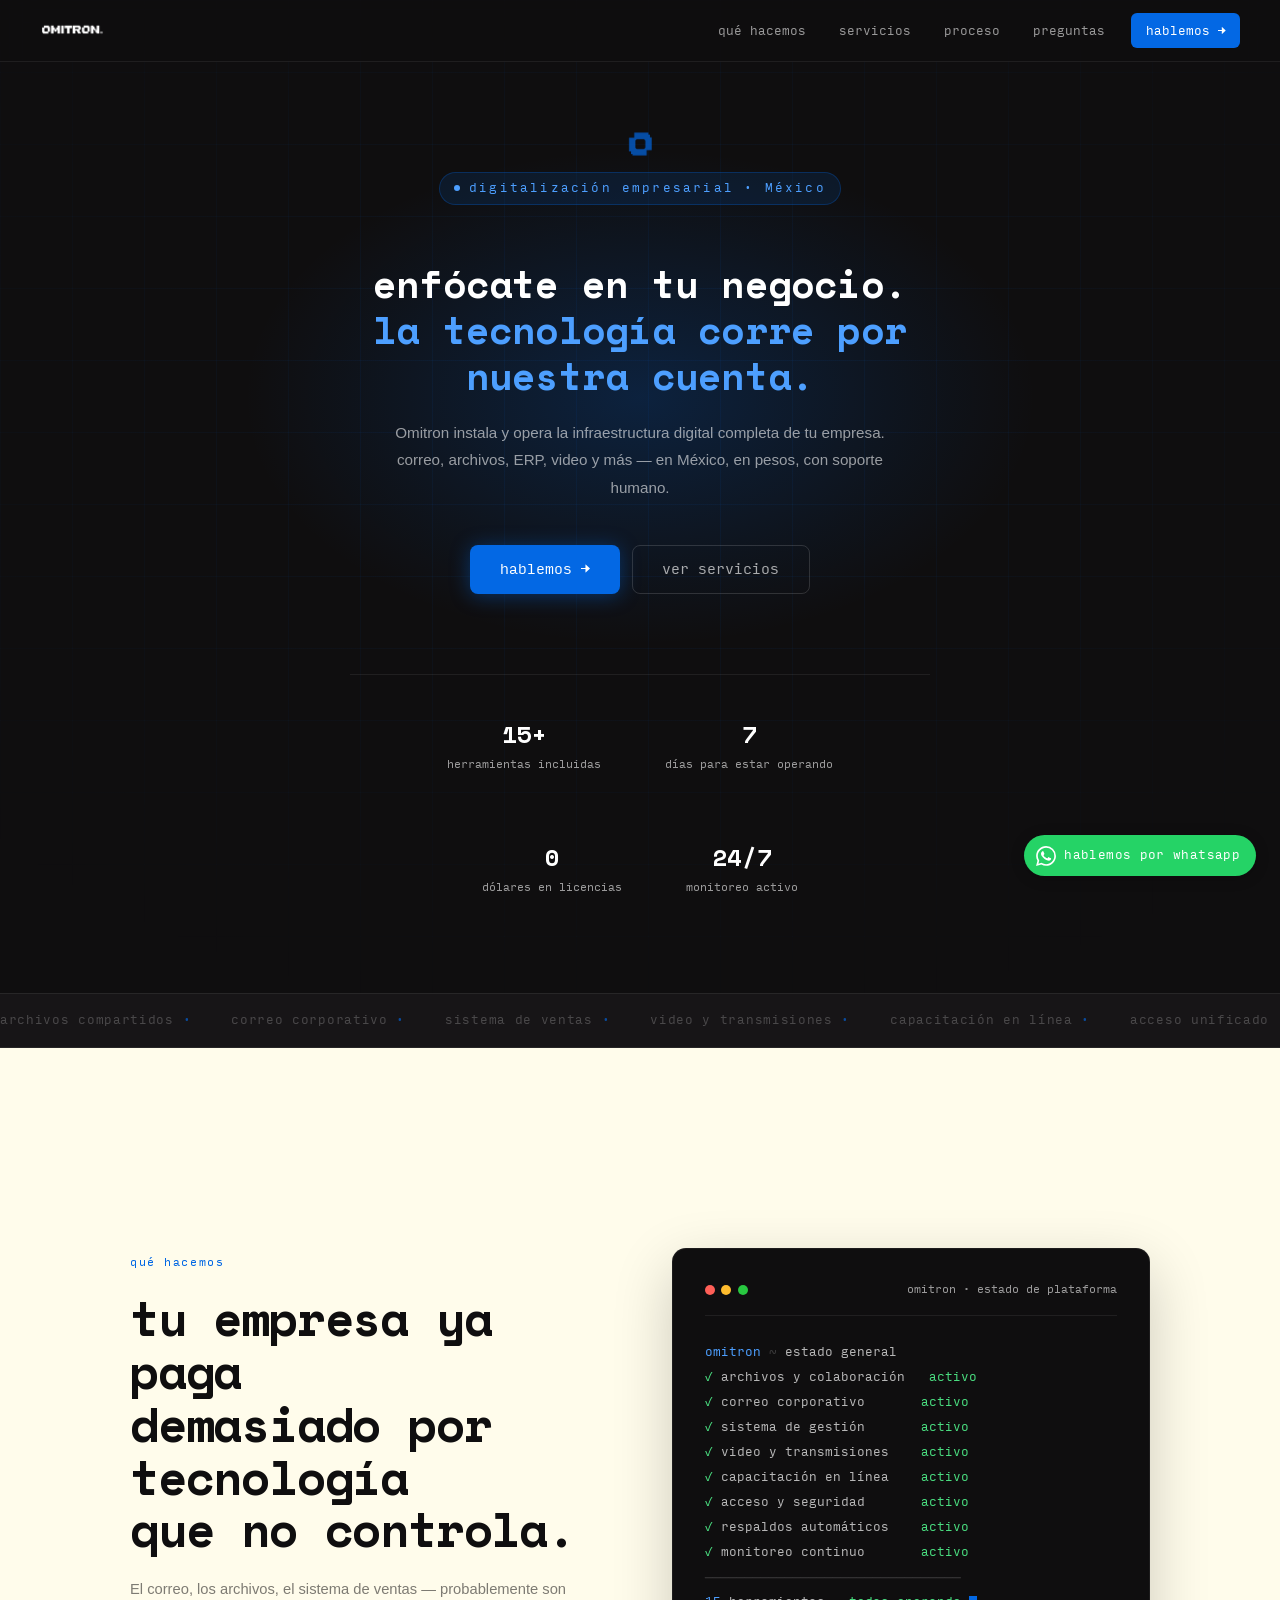
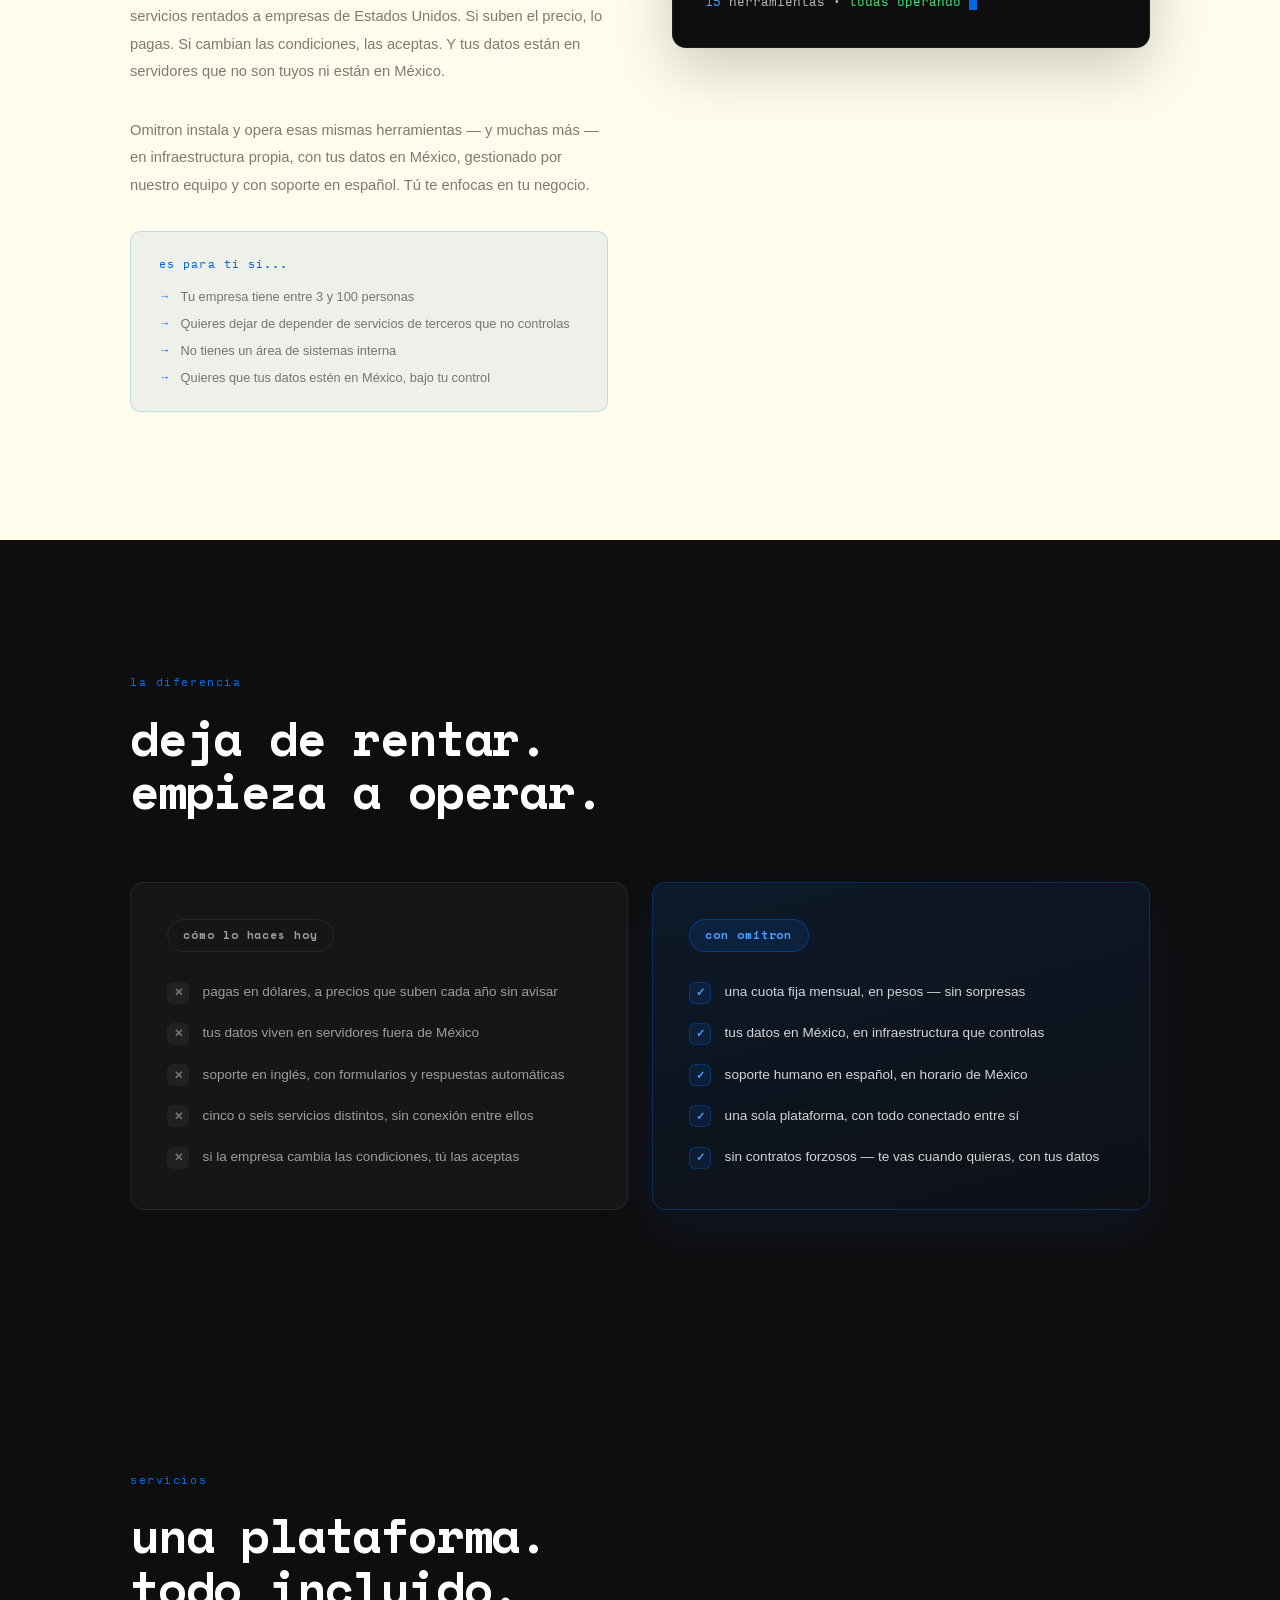
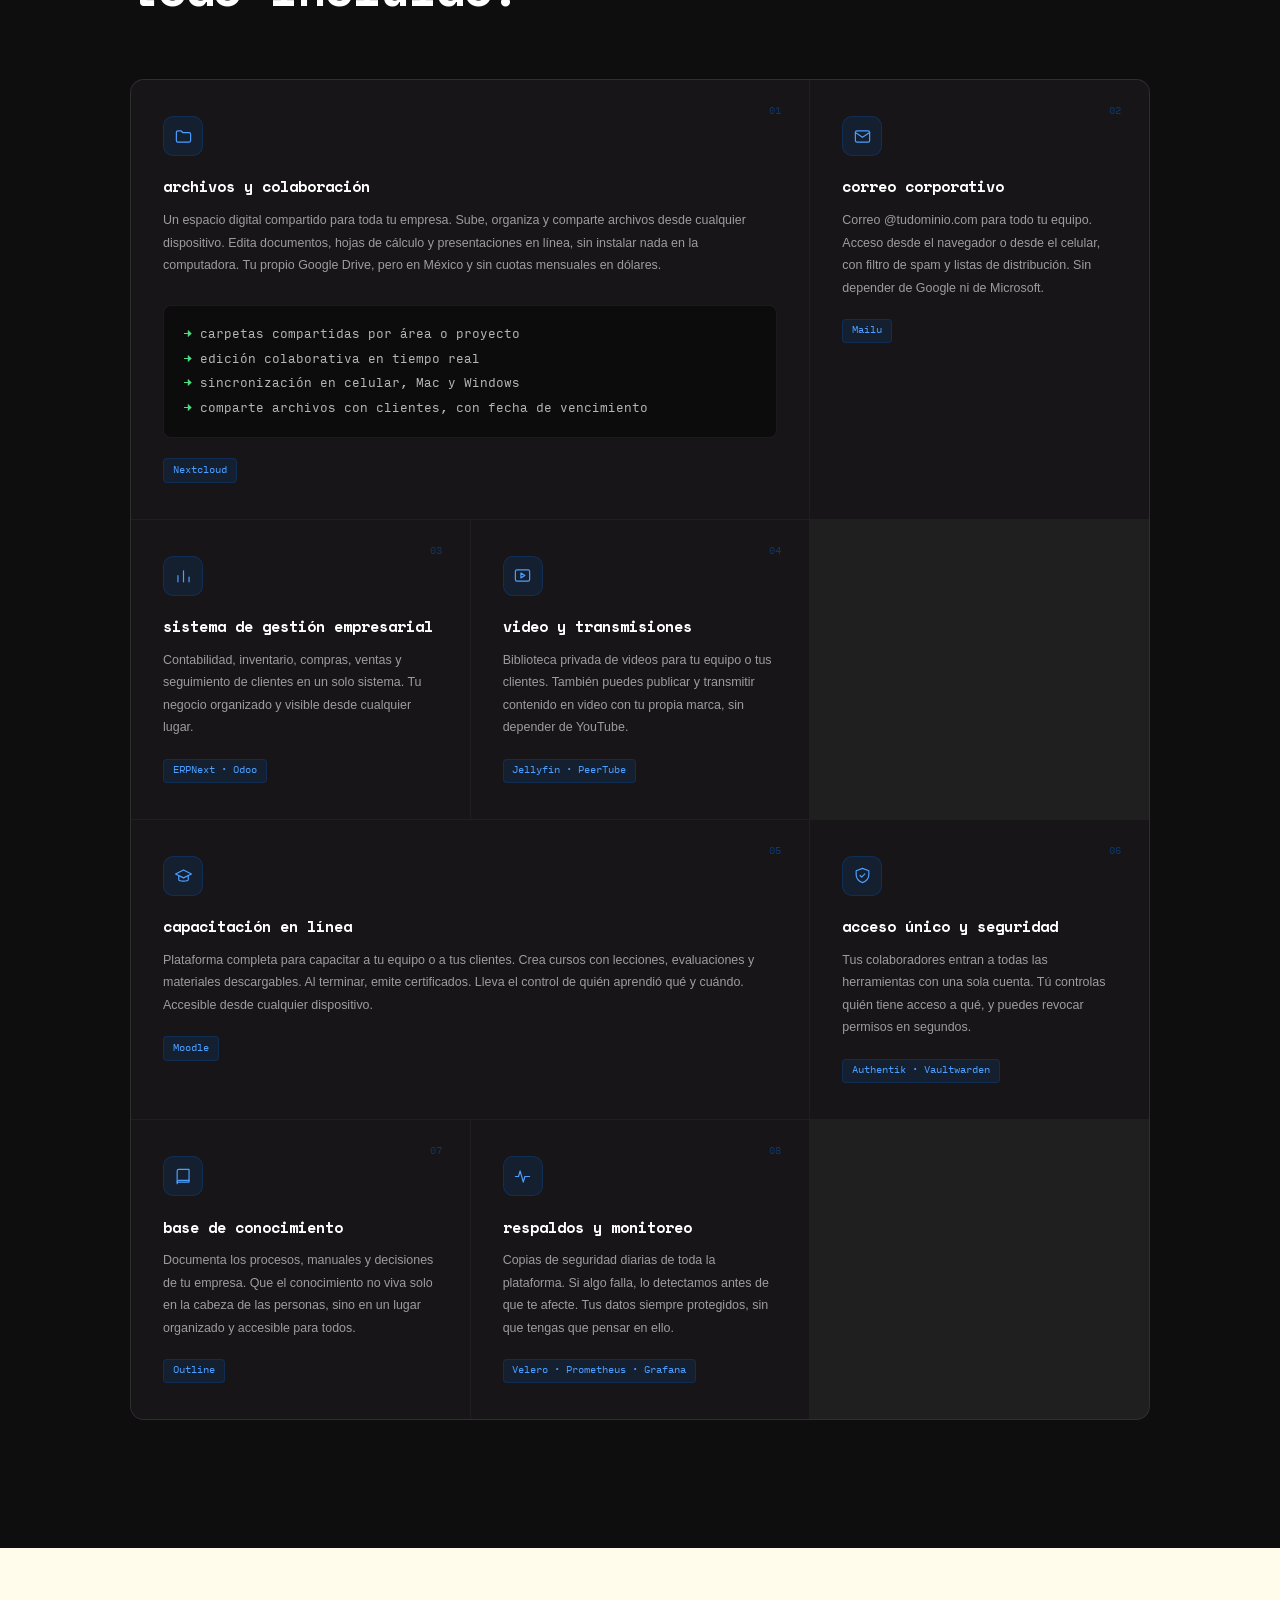
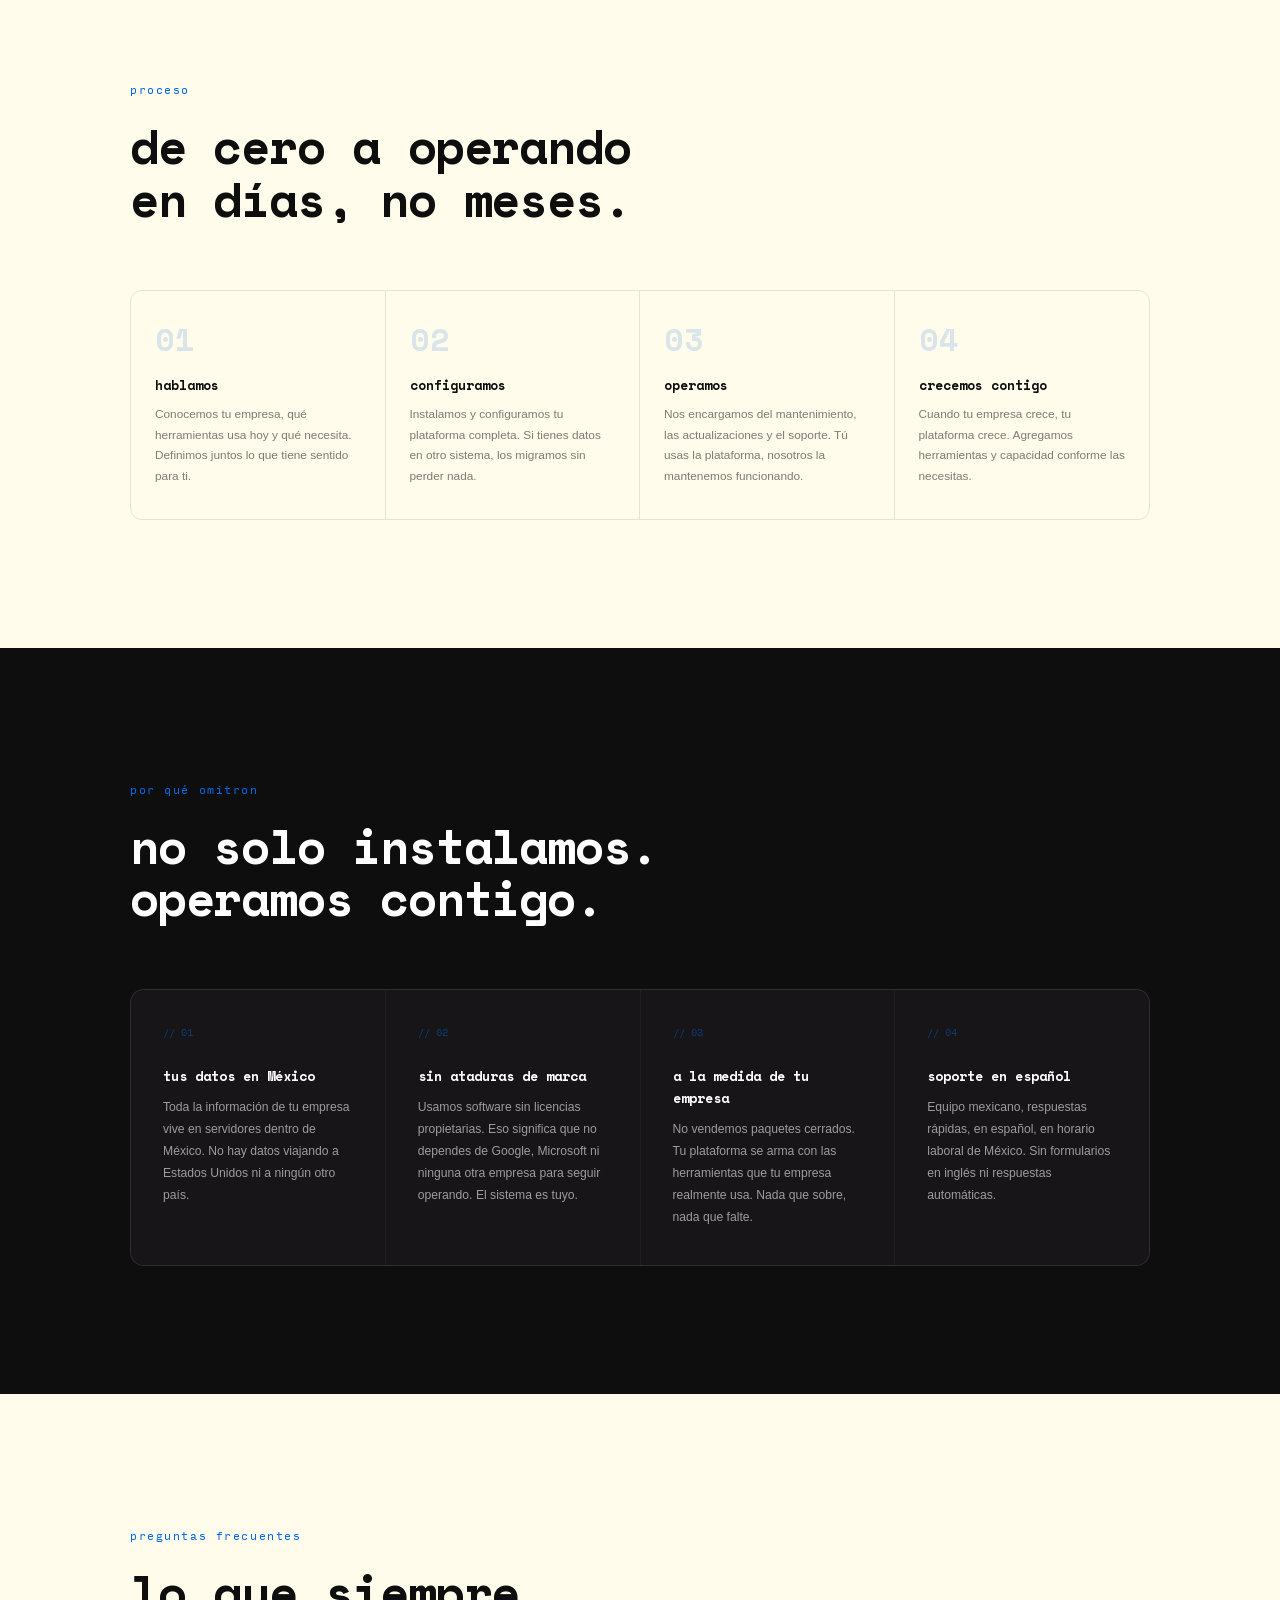
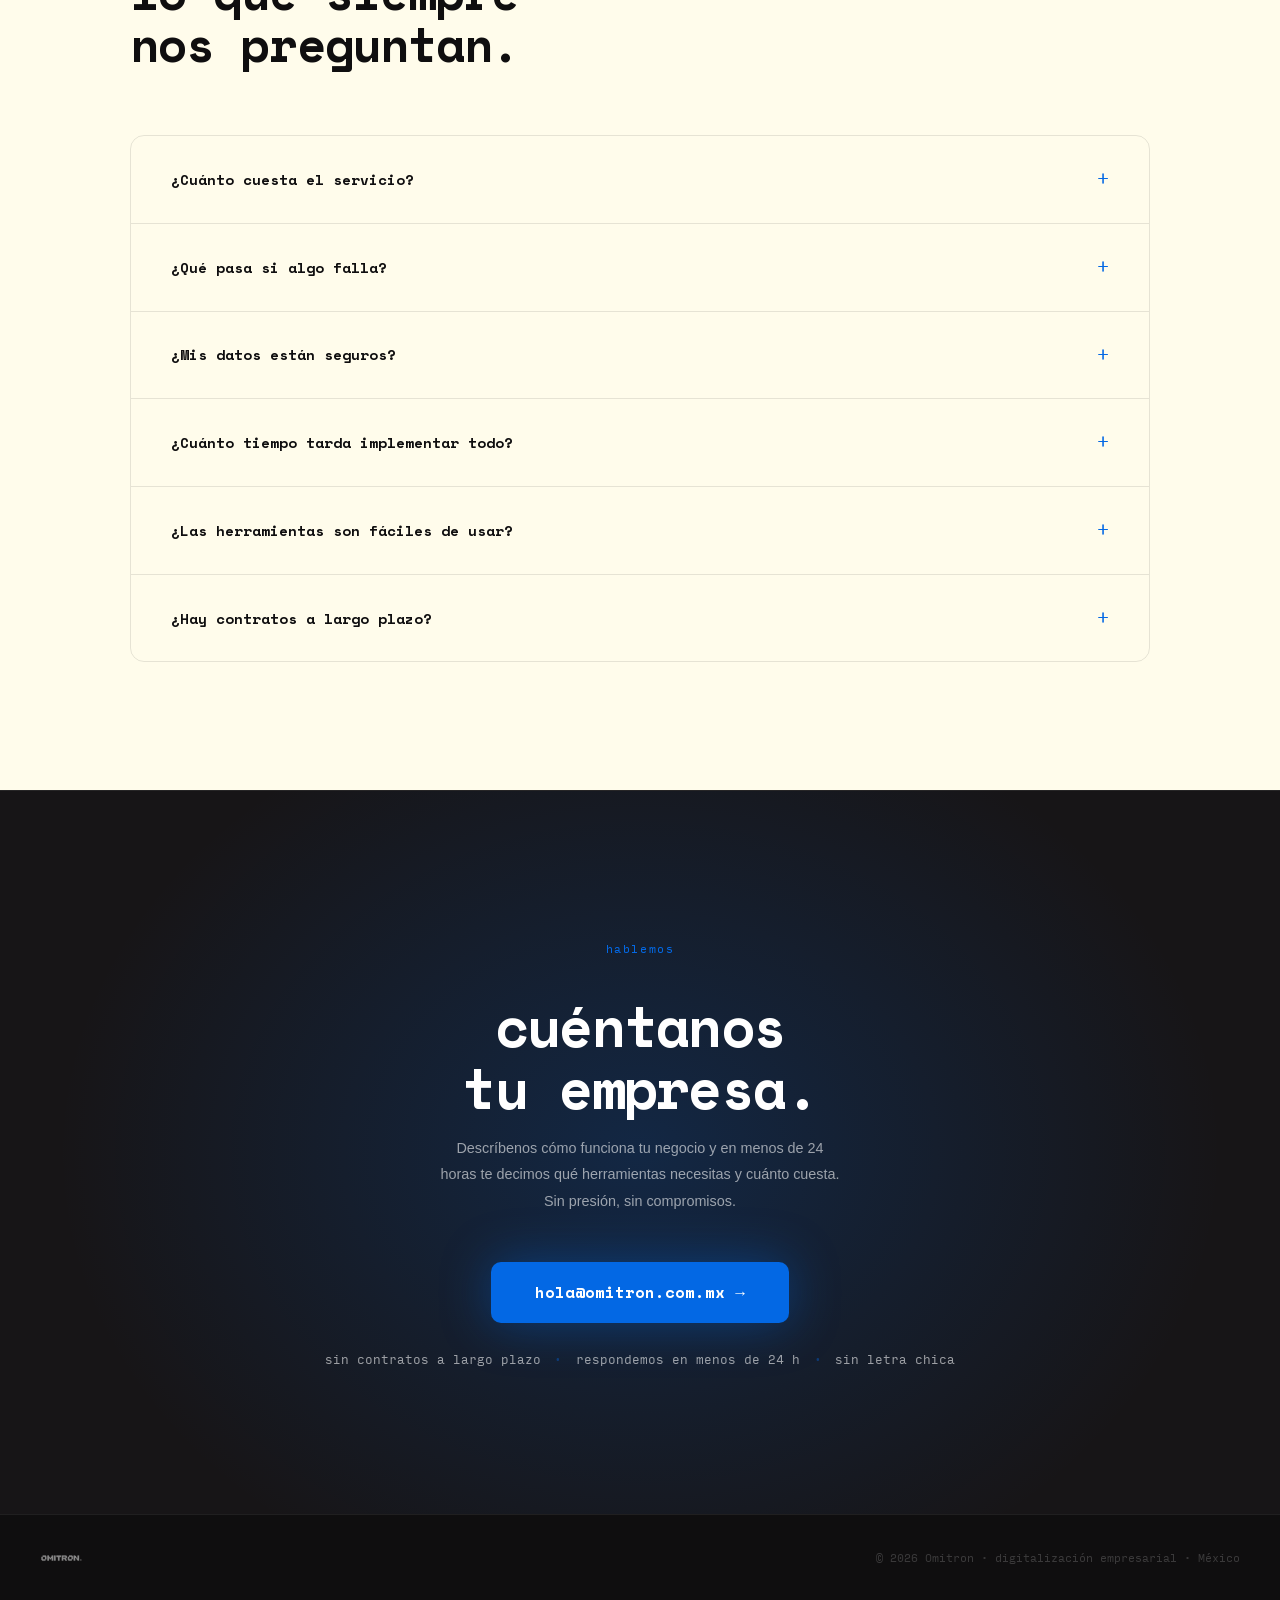
==== commit 7fafdd34: "landing v1.14.0: rediseño — animaciones de scroll, íconos en servicios, sección comparativa Añade re" ====
--- a/index.html
+++ b/index.html
@@ -78,7 +78,7 @@
 
   <div class="hero-lockup">
     <img src="assets/img/Isotipo.Azul.png" alt="" class="hero-logo" />
-    <span class="hero-descriptor">digitalización empresarial · México</span>
+    <span class="hero-descriptor"><span class="pulse-dot" aria-hidden="true"></span>digitalización empresarial · México</span>
   </div>
 
   <h1 class="hero-headline">
@@ -154,7 +154,7 @@
   <div class="container">
     <div class="problem-grid">
 
-      <div>
+      <div data-reveal>
         <span class="section-label">qué hacemos</span>
         <h2 class="section-title" style="color:var(--dark);">
           tu empresa ya paga<br/>demasiado por tecnología<br/>que no controla.
@@ -183,7 +183,7 @@
         </div>
       </div>
 
-      <div class="problem-visual">
+      <div class="problem-visual" data-reveal data-reveal-delay="1">
         <div class="terminal-bar">
           <span class="dot r"></span><span class="dot y"></span><span class="dot g"></span>
           <span class="terminal-title">omitron · estado de plataforma</span>
@@ -205,6 +205,37 @@
   </div>
 </section>
 
+<!-- ── COMPARACIÓN ───────────────────────────────────────────── -->
+<section id="compare">
+  <div class="container">
+    <span class="section-label" data-reveal>la diferencia</span>
+    <h2 class="section-title" data-reveal>deja de rentar.<br/>empieza a operar.</h2>
+
+    <div class="compare-grid">
+      <div class="compare-col compare-before" data-reveal>
+        <span class="compare-tag">cómo lo haces hoy</span>
+        <ul>
+          <li><span class="compare-x" aria-hidden="true">✕</span> pagas en dólares, a precios que suben cada año sin avisar</li>
+          <li><span class="compare-x" aria-hidden="true">✕</span> tus datos viven en servidores fuera de México</li>
+          <li><span class="compare-x" aria-hidden="true">✕</span> soporte en inglés, con formularios y respuestas automáticas</li>
+          <li><span class="compare-x" aria-hidden="true">✕</span> cinco o seis servicios distintos, sin conexión entre ellos</li>
+          <li><span class="compare-x" aria-hidden="true">✕</span> si la empresa cambia las condiciones, tú las aceptas</li>
+        </ul>
+      </div>
+      <div class="compare-col compare-after" data-reveal data-reveal-delay="1">
+        <span class="compare-tag compare-tag-on">con Omitron</span>
+        <ul>
+          <li><span class="compare-ok" aria-hidden="true">✓</span> una cuota fija mensual, en pesos — sin sorpresas</li>
+          <li><span class="compare-ok" aria-hidden="true">✓</span> tus datos en México, en infraestructura que controlas</li>
+          <li><span class="compare-ok" aria-hidden="true">✓</span> soporte humano en español, en horario de México</li>
+          <li><span class="compare-ok" aria-hidden="true">✓</span> una sola plataforma, con todo conectado entre sí</li>
+          <li><span class="compare-ok" aria-hidden="true">✓</span> sin contratos forzosos — te vas cuando quieras, con tus datos</li>
+        </ul>
+      </div>
+    </div>
+  </div>
+</section>
+
 <!-- ── SERVICES ──────────────────────────────────────────────── -->
 <section id="services">
   <div class="container">
@@ -215,8 +246,9 @@
 
     <div class="bento">
 
-      <div class="bcard span2">
+      <div class="bcard span2" data-reveal>
         <span class="bcard-num">01</span>
+        <span class="bcard-icon" aria-hidden="true"><svg viewBox="0 0 24 24" fill="none" stroke="currentColor" stroke-width="1.5" stroke-linecap="round" stroke-linejoin="round"><path d="M3 7a2 2 0 0 1 2-2h4l2 2h8a2 2 0 0 1 2 2v8a2 2 0 0 1-2 2H5a2 2 0 0 1-2-2V7Z"/></svg></span>
         <h3>archivos y colaboración</h3>
         <p>
           Un espacio digital compartido para toda tu empresa. Sube, organiza y comparte
@@ -233,8 +265,9 @@
         <span class="bcard-tag">Nextcloud</span>
       </div>
 
-      <div class="bcard">
+      <div class="bcard" data-reveal>
         <span class="bcard-num">02</span>
+        <span class="bcard-icon" aria-hidden="true"><svg viewBox="0 0 24 24" fill="none" stroke="currentColor" stroke-width="1.5" stroke-linecap="round" stroke-linejoin="round"><rect x="3" y="5" width="18" height="14" rx="2"/><path d="m3 7 9 6 9-6"/></svg></span>
         <h3>correo corporativo</h3>
         <p>
           Correo @tudominio.com para todo tu equipo.
@@ -245,8 +278,9 @@
         <span class="bcard-tag">Mailu</span>
       </div>
 
-      <div class="bcard">
+      <div class="bcard" data-reveal>
         <span class="bcard-num">03</span>
+        <span class="bcard-icon" aria-hidden="true"><svg viewBox="0 0 24 24" fill="none" stroke="currentColor" stroke-width="1.5" stroke-linecap="round" stroke-linejoin="round"><path d="M5 20V12M12 20V6M19 20v-6" /></svg></span>
         <h3>sistema de gestión empresarial</h3>
         <p>
           Contabilidad, inventario, compras, ventas y seguimiento de clientes
@@ -256,8 +290,9 @@
         <span class="bcard-tag">ERPNext · Odoo</span>
       </div>
 
-      <div class="bcard">
+      <div class="bcard" data-reveal>
         <span class="bcard-num">04</span>
+        <span class="bcard-icon" aria-hidden="true"><svg viewBox="0 0 24 24" fill="none" stroke="currentColor" stroke-width="1.5" stroke-linecap="round" stroke-linejoin="round"><rect x="3" y="5" width="18" height="14" rx="2"/><path d="m10 9 5 3-5 3V9Z"/></svg></span>
         <h3>video y transmisiones</h3>
         <p>
           Biblioteca privada de videos para tu equipo o tus clientes.
@@ -267,8 +302,9 @@
         <span class="bcard-tag">Jellyfin · PeerTube</span>
       </div>
 
-      <div class="bcard span2">
+      <div class="bcard span2" data-reveal>
         <span class="bcard-num">05</span>
+        <span class="bcard-icon" aria-hidden="true"><svg viewBox="0 0 24 24" fill="none" stroke="currentColor" stroke-width="1.5" stroke-linecap="round" stroke-linejoin="round"><path d="m22 10-10-5L2 10l10 5 10-5Z"/><path d="M6 12v5c0 1 2.5 2 6 2s6-1 6-2v-5"/></svg></span>
         <h3>capacitación en línea</h3>
         <p>
           Plataforma completa para capacitar a tu equipo o a tus clientes.
@@ -279,8 +315,9 @@
         <span class="bcard-tag">Moodle</span>
       </div>
 
-      <div class="bcard">
+      <div class="bcard" data-reveal>
         <span class="bcard-num">06</span>
+        <span class="bcard-icon" aria-hidden="true"><svg viewBox="0 0 24 24" fill="none" stroke="currentColor" stroke-width="1.5" stroke-linecap="round" stroke-linejoin="round"><path d="M12 3 4 6v5c0 4.5 3 8 8 10 5-2 8-5.5 8-10V6l-8-3Z"/><path d="m9 12 2 2 4-4"/></svg></span>
         <h3>acceso único y seguridad</h3>
         <p>
           Tus colaboradores entran a todas las herramientas
@@ -290,8 +327,9 @@
         <span class="bcard-tag">Authentik · Vaultwarden</span>
       </div>
 
-      <div class="bcard">
+      <div class="bcard" data-reveal>
         <span class="bcard-num">07</span>
+        <span class="bcard-icon" aria-hidden="true"><svg viewBox="0 0 24 24" fill="none" stroke="currentColor" stroke-width="1.5" stroke-linecap="round" stroke-linejoin="round"><path d="M4 5a2 2 0 0 1 2-2h13v16H6a2 2 0 0 0-2 2V5Z"/><path d="M19 17H6a2 2 0 0 0-2 2"/></svg></span>
         <h3>base de conocimiento</h3>
         <p>
           Documenta los procesos, manuales y decisiones de tu empresa.
@@ -301,8 +339,9 @@
         <span class="bcard-tag">Outline</span>
       </div>
 
-      <div class="bcard">
+      <div class="bcard" data-reveal>
         <span class="bcard-num">08</span>
+        <span class="bcard-icon" aria-hidden="true"><svg viewBox="0 0 24 24" fill="none" stroke="currentColor" stroke-width="1.5" stroke-linecap="round" stroke-linejoin="round"><path d="M3 12h4l2-7 4 14 2-7h6"/></svg></span>
         <h3>respaldos y monitoreo</h3>
         <p>
           Copias de seguridad diarias de toda la plataforma.
@@ -326,7 +365,7 @@
     </h2>
 
     <div class="steps">
-      <div class="step">
+      <div class="step" data-reveal>
         <span class="step-num">01</span>
         <h3>hablamos</h3>
         <p>
@@ -335,7 +374,7 @@
           para ti.
         </p>
       </div>
-      <div class="step">
+      <div class="step" data-reveal>
         <span class="step-num">02</span>
         <h3>configuramos</h3>
         <p>
@@ -344,7 +383,7 @@
           sin perder nada.
         </p>
       </div>
-      <div class="step">
+      <div class="step" data-reveal>
         <span class="step-num">03</span>
         <h3>operamos</h3>
         <p>
@@ -353,7 +392,7 @@
           nosotros la mantenemos funcionando.
         </p>
       </div>
-      <div class="step">
+      <div class="step" data-reveal>
         <span class="step-num">04</span>
         <h3>crecemos contigo</h3>
         <p>
@@ -373,7 +412,7 @@
     <h2 class="section-title">no solo instalamos.<br/>operamos contigo.</h2>
 
     <div class="values-grid">
-      <div class="vcard">
+      <div class="vcard" data-reveal>
         <span class="vcard-num">// 01</span>
         <h3>tus datos en México</h3>
         <p>
@@ -382,7 +421,7 @@
           Estados Unidos ni a ningún otro país.
         </p>
       </div>
-      <div class="vcard">
+      <div class="vcard" data-reveal>
         <span class="vcard-num">// 02</span>
         <h3>sin ataduras de marca</h3>
         <p>
@@ -391,7 +430,7 @@
           para seguir operando. El sistema es tuyo.
         </p>
       </div>
-      <div class="vcard">
+      <div class="vcard" data-reveal>
         <span class="vcard-num">// 03</span>
         <h3>a la medida de tu empresa</h3>
         <p>
@@ -400,7 +439,7 @@
           Nada que sobre, nada que falte.
         </p>
       </div>
-      <div class="vcard">
+      <div class="vcard" data-reveal>
         <span class="vcard-num">// 04</span>
         <h3>soporte en español</h3>
         <p>
@@ -521,7 +560,7 @@
    target="_blank"
    rel="noopener noreferrer"
    aria-label="Contactar por WhatsApp">
-  <svg viewBox="0 0 24 24" aria-hidden="true">
+  <svg viewBox="0 0 24 24" width="20" height="20" aria-hidden="true">
     <path d="M17.472 14.382c-.297-.149-1.758-.867-2.03-.967-.273-.099-.471-.148-.67.15-.197.297-.767.966-.94 1.164-.173.199-.347.223-.644.075-.297-.15-1.255-.463-2.39-1.475-.883-.788-1.48-1.761-1.653-2.059-.173-.297-.018-.458.13-.606.134-.133.298-.347.446-.52.149-.174.198-.298.298-.497.099-.198.05-.371-.025-.52-.075-.149-.669-1.612-.916-2.207-.242-.579-.487-.5-.669-.51-.173-.008-.371-.01-.57-.01-.198 0-.52.074-.792.372-.272.297-1.04 1.016-1.04 2.479 0 1.462 1.065 2.875 1.213 3.074.149.198 2.096 3.2 5.077 4.487.709.306 1.262.489 1.694.625.712.227 1.36.195 1.871.118.571-.085 1.758-.719 2.006-1.413.248-.694.248-1.289.173-1.413-.074-.124-.272-.198-.57-.347m-5.421 7.403h-.004a9.87 9.87 0 01-5.031-1.378l-.361-.214-3.741.982.998-3.648-.235-.374a9.86 9.86 0 01-1.51-5.26c.001-5.45 4.436-9.884 9.888-9.884 2.64 0 5.122 1.03 6.988 2.898a9.825 9.825 0 012.893 6.994c-.003 5.45-4.437 9.884-9.885 9.884m8.413-18.297A11.815 11.815 0 0012.05 0C5.495 0 .16 5.335.157 11.892c0 2.096.547 4.142 1.588 5.945L.057 24l6.305-1.654a11.882 11.882 0 005.683 1.448h.005c6.554 0 11.89-5.335 11.893-11.893a11.821 11.821 0 00-3.48-8.413z"/>
   </svg>
   <span class="whatsapp-label">hablemos por WhatsApp</span>
@@ -537,6 +576,24 @@
     if(toggle.checked && !e.target.closest('nav')){ toggle.checked = false; }
   });
 })();
+
+(function(){
+  var els = document.querySelectorAll('[data-reveal]');
+  if(!els.length) return;
+  if(!('IntersectionObserver' in window)){
+    els.forEach(function(el){ el.classList.add('is-visible'); });
+    return;
+  }
+  var io = new IntersectionObserver(function(entries){
+    entries.forEach(function(entry){
+      if(entry.isIntersecting){
+        entry.target.classList.add('is-visible');
+        io.unobserve(entry.target);
+      }
+    });
+  }, { threshold: 0.12, rootMargin: '0px 0px -60px 0px' });
+  els.forEach(function(el){ io.observe(el); });
+})();
 </script>
 
 </body>
--- a/css/main.css
+++ b/css/main.css
@@ -59,7 +59,7 @@
   --ff-content: -apple-system, BlinkMacSystemFont, 'Segoe UI', Roboto, 'Helvetica Neue', Arial, sans-serif;
 }
 *, *::before, *::after { box-sizing: border-box; margin: 0; padding: 0; }
-html { scroll-behavior: smooth; }
+html { scroll-behavior: smooth; overflow-x: hidden; }
 
 /* Legibilidad en párrafos de contenido */
 .hero-sub, .section-sub, .bcard p, .step p, .vcard p,
@@ -76,7 +76,6 @@
   background: var(--dark);
   color: var(--white);
   line-height: 1.6;
-  overflow-x: hidden;
   -webkit-font-smoothing: antialiased;
 }
 
@@ -96,7 +95,7 @@
 .nav-brand img { height: 36px; width: auto; display: block; }
 
 /* Hamburger — oculto en desktop */
-.nav-open-input { position: absolute; opacity: 0; pointer-events: none; width: 0; height: 0; }
+.nav-open-input { display: none; }
 .nav-toggle { display: none; }
 
 .nav-links { display: flex; align-items: center; gap: 0.25rem; }
@@ -218,6 +217,28 @@
   margin-top: 0.15rem;
 }
 
+/* ── PULSE DOT ──────────────────────────────────────────── */
+.pulse-dot {
+  display: inline-block; width: 6px; height: 6px; border-radius: 50%;
+  background: var(--blue-hi); margin-right: 0.55rem; vertical-align: middle;
+  box-shadow: 0 0 0 0 rgba(77,159,255,0.5);
+  animation: pulse 2.2s infinite;
+}
+@keyframes pulse {
+  0%   { box-shadow: 0 0 0 0 rgba(77,159,255,0.5); }
+  70%  { box-shadow: 0 0 0 9px rgba(77,159,255,0); }
+  100% { box-shadow: 0 0 0 0 rgba(77,159,255,0); }
+}
+
+/* ── SCROLL REVEAL ──────────────────────────────────────── */
+[data-reveal] {
+  opacity: 0; transform: translateY(28px);
+  transition: opacity 0.7s cubic-bezier(0.2,0.7,0.2,1), transform 0.7s cubic-bezier(0.2,0.7,0.2,1);
+}
+[data-reveal].is-visible { opacity: 1; transform: translateY(0); }
+[data-reveal][data-reveal-delay="1"] { transition-delay: 0.12s; }
+[data-reveal][data-reveal-delay="2"] { transition-delay: 0.24s; }
+
 /* ── MARQUEE ────────────────────────────────────────────── */
 .marquee-wrap {
   overflow: hidden; padding: 1.1rem 0;
@@ -317,8 +338,60 @@
 .t-cursor { display: inline-block; width: 8px; height: 14px; background: var(--blue); vertical-align: middle; animation: blink 1.1s step-end infinite; }
 @keyframes blink { 0%,100% { opacity:1; } 50% { opacity:0; } }
 
+/* ── COMPARACIÓN ────────────────────────────────────────── */
+#compare { padding: 8rem 0; background: var(--dark); }
+
+.compare-grid {
+  display: grid; grid-template-columns: 1fr 1fr; gap: 1.5rem;
+  margin-top: 4rem;
+}
+.compare-col {
+  border-radius: 14px; padding: 2.25rem 2.25rem 2.5rem;
+  border: 1px solid var(--border);
+}
+.compare-before { background: var(--dark-2); }
+.compare-after {
+  background: linear-gradient(165deg, rgba(3,104,228,0.13), rgba(3,104,228,0.03));
+  border-color: rgba(3,104,228,0.3);
+  box-shadow: 0 20px 60px rgba(3,104,228,0.1);
+}
+.compare-tag {
+  display: inline-block; font-family: var(--ff-title);
+  font-size: 0.72rem; font-weight: 700; letter-spacing: 0.08em;
+  text-transform: lowercase; color: var(--muted);
+  padding: 0.4rem 0.95rem; border-radius: 99px;
+  border: 1px solid var(--border); margin-bottom: 1.75rem;
+}
+.compare-tag-on {
+  color: var(--blue-hi); border-color: rgba(3,104,228,0.4);
+  background: var(--blue-dim);
+}
+.compare-col ul { list-style: none; display: flex; flex-direction: column; gap: 1.1rem; }
+.compare-col li {
+  font-family: var(--ff-content);
+  font-size: 0.85rem; line-height: 1.7; color: var(--muted);
+  display: flex; align-items: flex-start; gap: 0.85rem;
+}
+.compare-after li { color: rgba(255,255,255,0.82); }
+.compare-x, .compare-ok {
+  flex-shrink: 0; display: inline-flex; align-items: center; justify-content: center;
+  width: 22px; height: 22px; border-radius: 6px;
+  font-size: 0.7rem; font-weight: 700; margin-top: 0.1rem;
+}
+.compare-x { color: rgba(255,255,255,0.4); background: rgba(255,255,255,0.05); }
+.compare-ok { color: var(--blue-hi); background: var(--blue-dim); border: 1px solid rgba(3,104,228,0.3); }
+
 /* ── SERVICES ───────────────────────────────────────────── */
 #services { padding: 8rem 0; background: var(--dark); }
+
+/* service card icon */
+.bcard-icon {
+  display: inline-flex; align-items: center; justify-content: center;
+  width: 40px; height: 40px; border-radius: 10px;
+  background: var(--blue-dim); border: 1px solid rgba(3,104,228,0.22);
+  color: var(--blue-hi); margin-bottom: 1.15rem;
+}
+.bcard-icon svg { width: 19px; height: 19px; }
 
 .bento {
   display: grid;
@@ -534,7 +607,7 @@
   text-transform: lowercase; letter-spacing: 0.03em;
 }
 .whatsapp-fab:hover { transform: translateY(-2px); box-shadow: 0 4px 20px rgba(0,0,0,0.28); }
-.whatsapp-fab svg { width: 20px; height: 20px; fill: currentColor; flex-shrink: 0; }
+.whatsapp-fab svg { width: 20px; height: 20px; min-width: 20px; fill: #fff; flex-shrink: 0; }
 .whatsapp-label { white-space: nowrap; }
 
 /* ── FOOTER ─────────────────────────────────────────────── */
@@ -551,6 +624,8 @@
 @media (prefers-reduced-motion: reduce) {
   .marquee-track { animation-play-state: paused; }
   .t-cursor { animation: none; opacity: 1; }
+  .pulse-dot { animation: none; }
+  [data-reveal] { opacity: 1; transform: none; }
   *, *::before, *::after {
     animation-duration: 0.01ms !important;
     transition-duration: 0.01ms !important;
@@ -568,6 +643,8 @@
   .hero-stats { gap: 2.5rem; }
 
   .problem-grid { grid-template-columns: 1fr; gap: 2.5rem; }
+
+  .compare-grid { grid-template-columns: 1fr; gap: 1.25rem; }
 
   .bento { grid-template-columns: 1fr 1fr; }
   .bcard.span2 { grid-column: span 2; }
@@ -580,6 +657,7 @@
 
   .values-grid { grid-template-columns: 1fr 1fr; }
 
+  #compare,
   #services,
   #how,
   #values,
@@ -638,10 +716,13 @@
   .hero-glow { width: 320px; height: 280px; }
 
   /* Sections */
+  #compare,
   #services,
   #how,
   #values,
   #faq { padding: 4rem 0; }
+
+  .compare-col { padding: 1.75rem 1.5rem 2rem; }
   #what { padding: 4rem 0 !important; }
   #cta { padding: 5rem 1.25rem; }
 
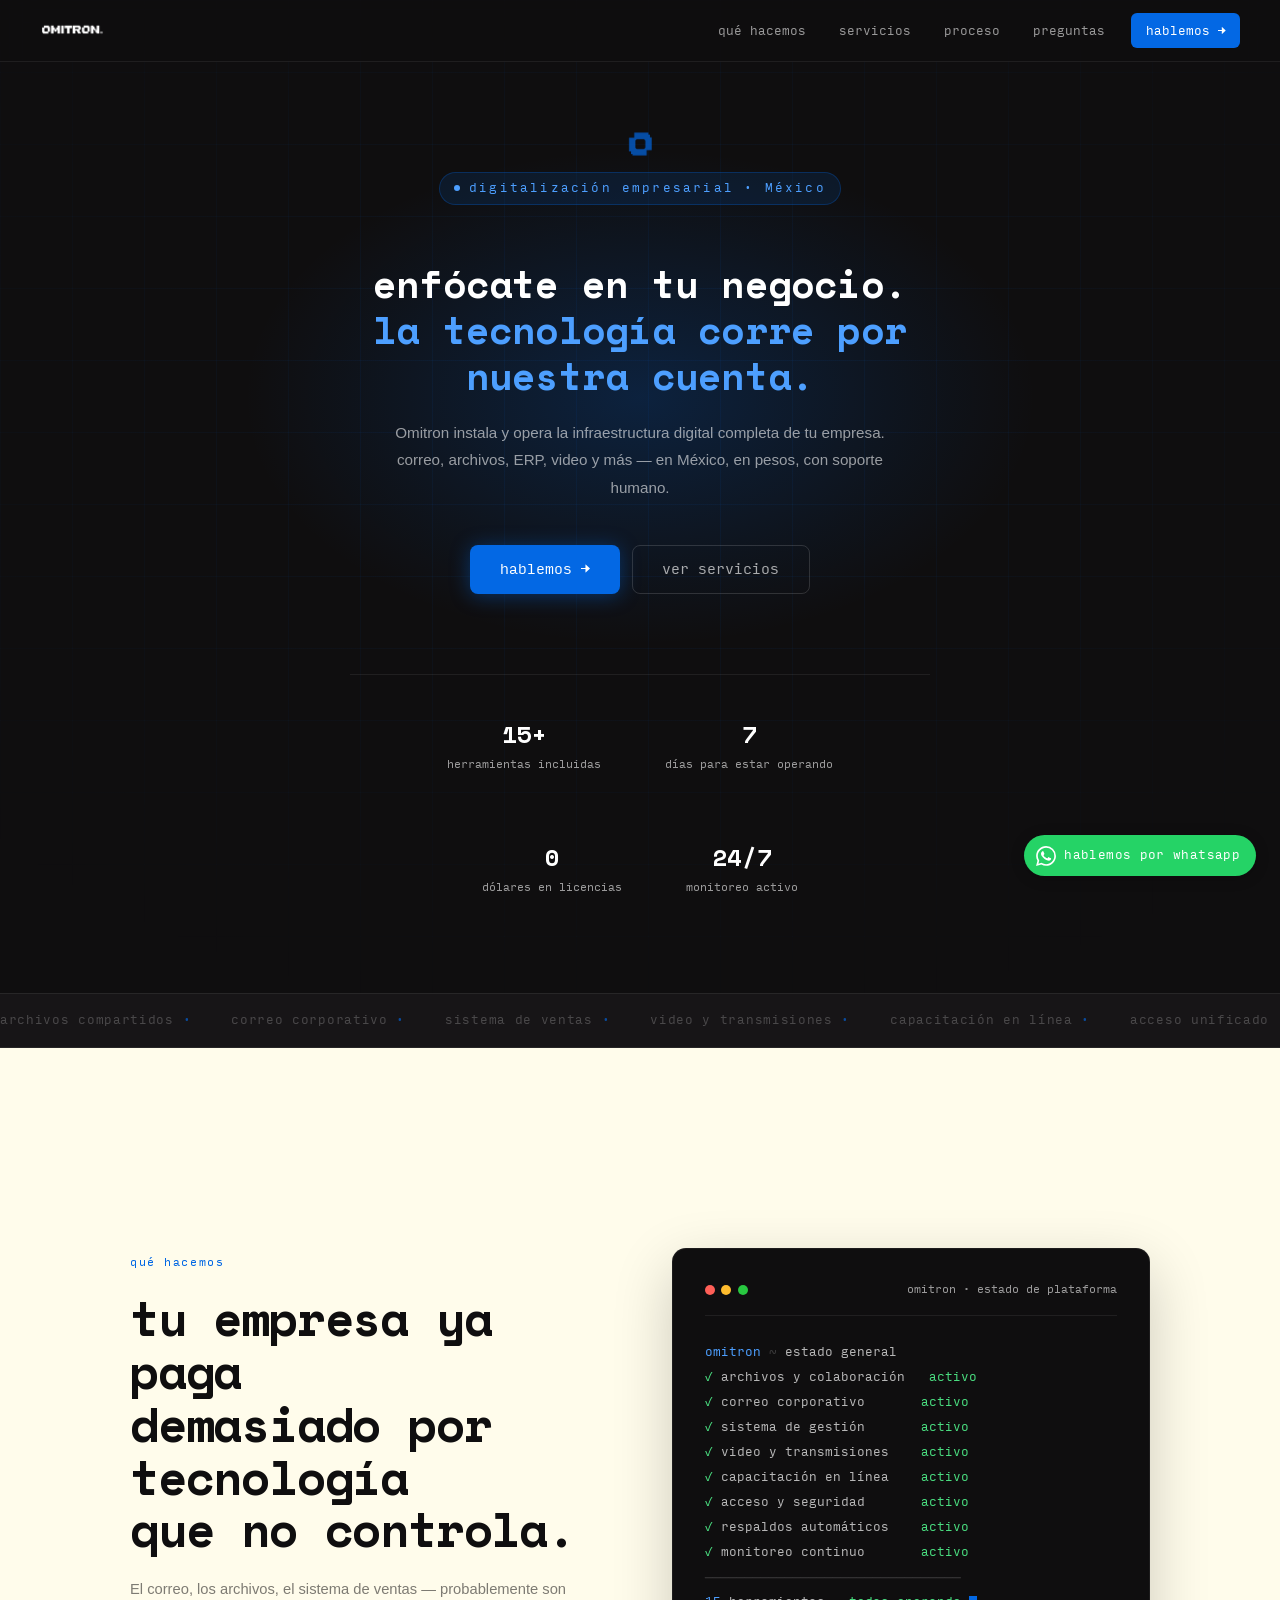
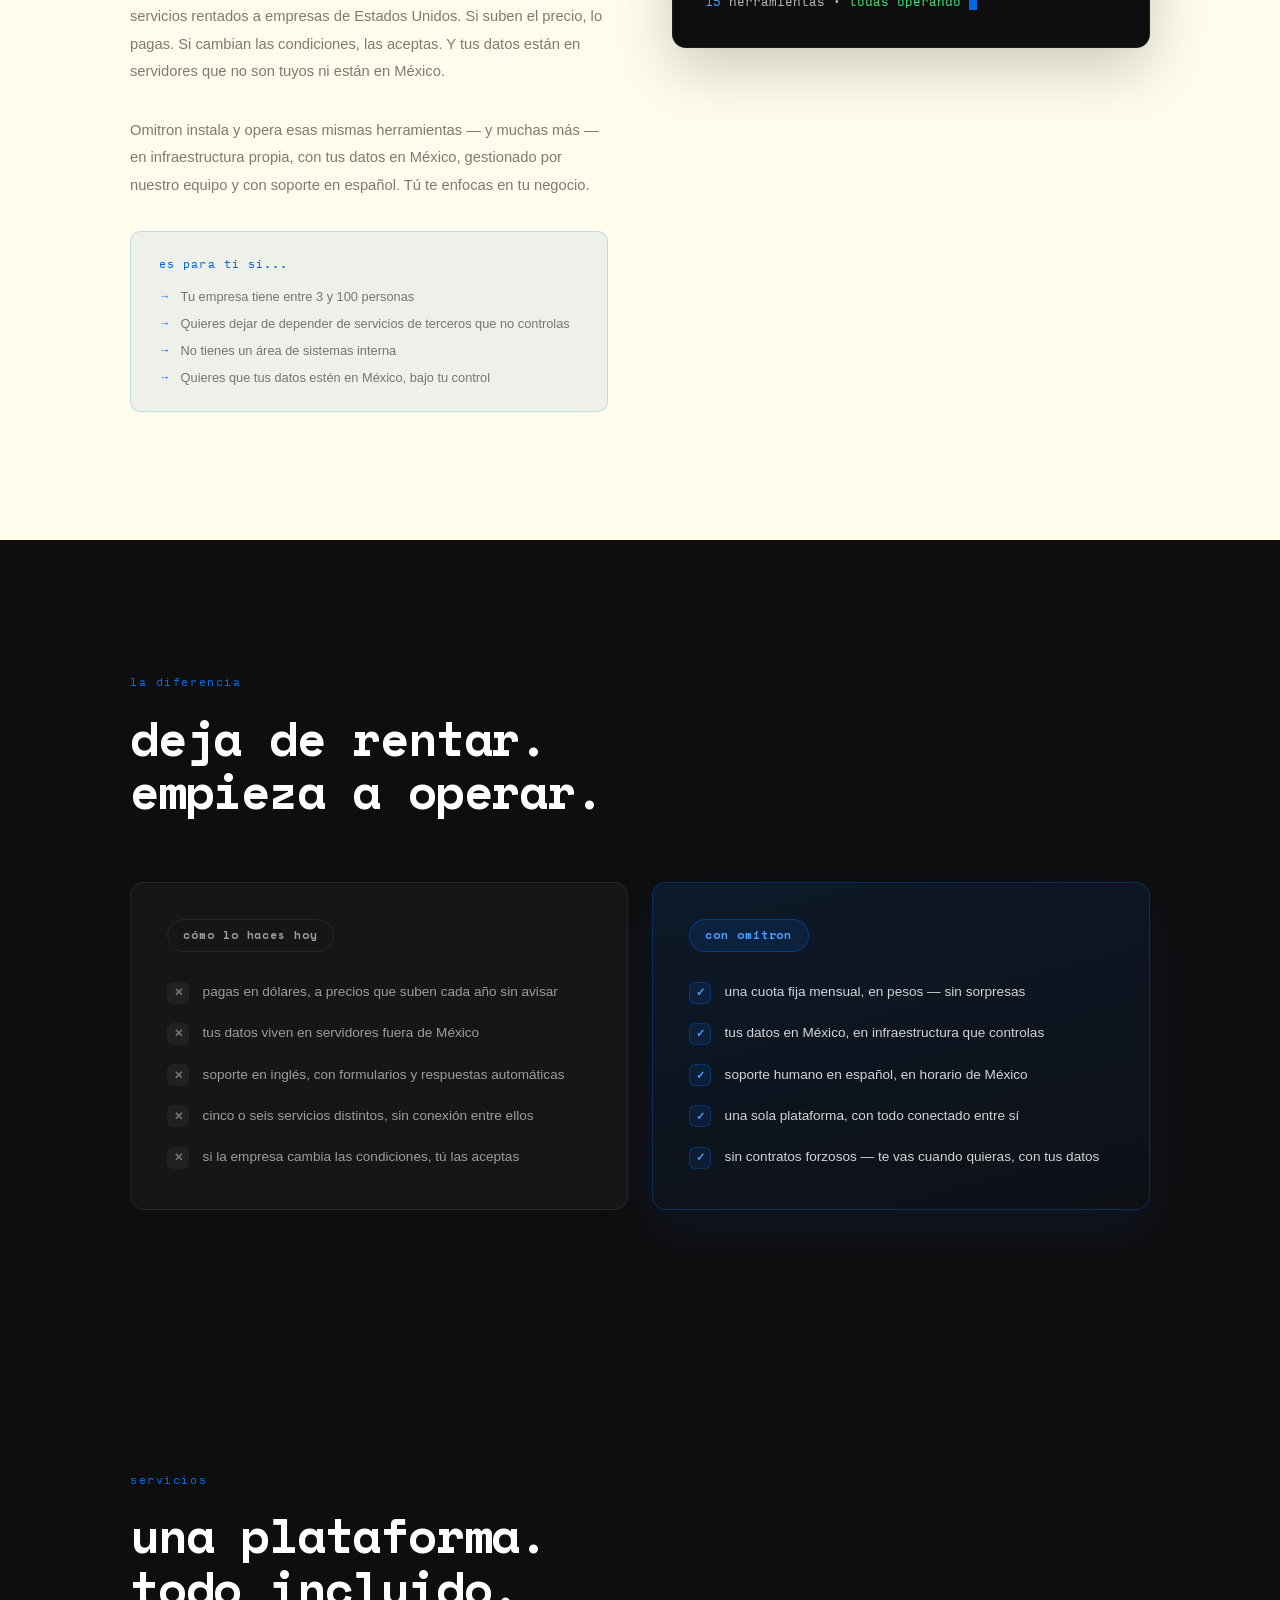
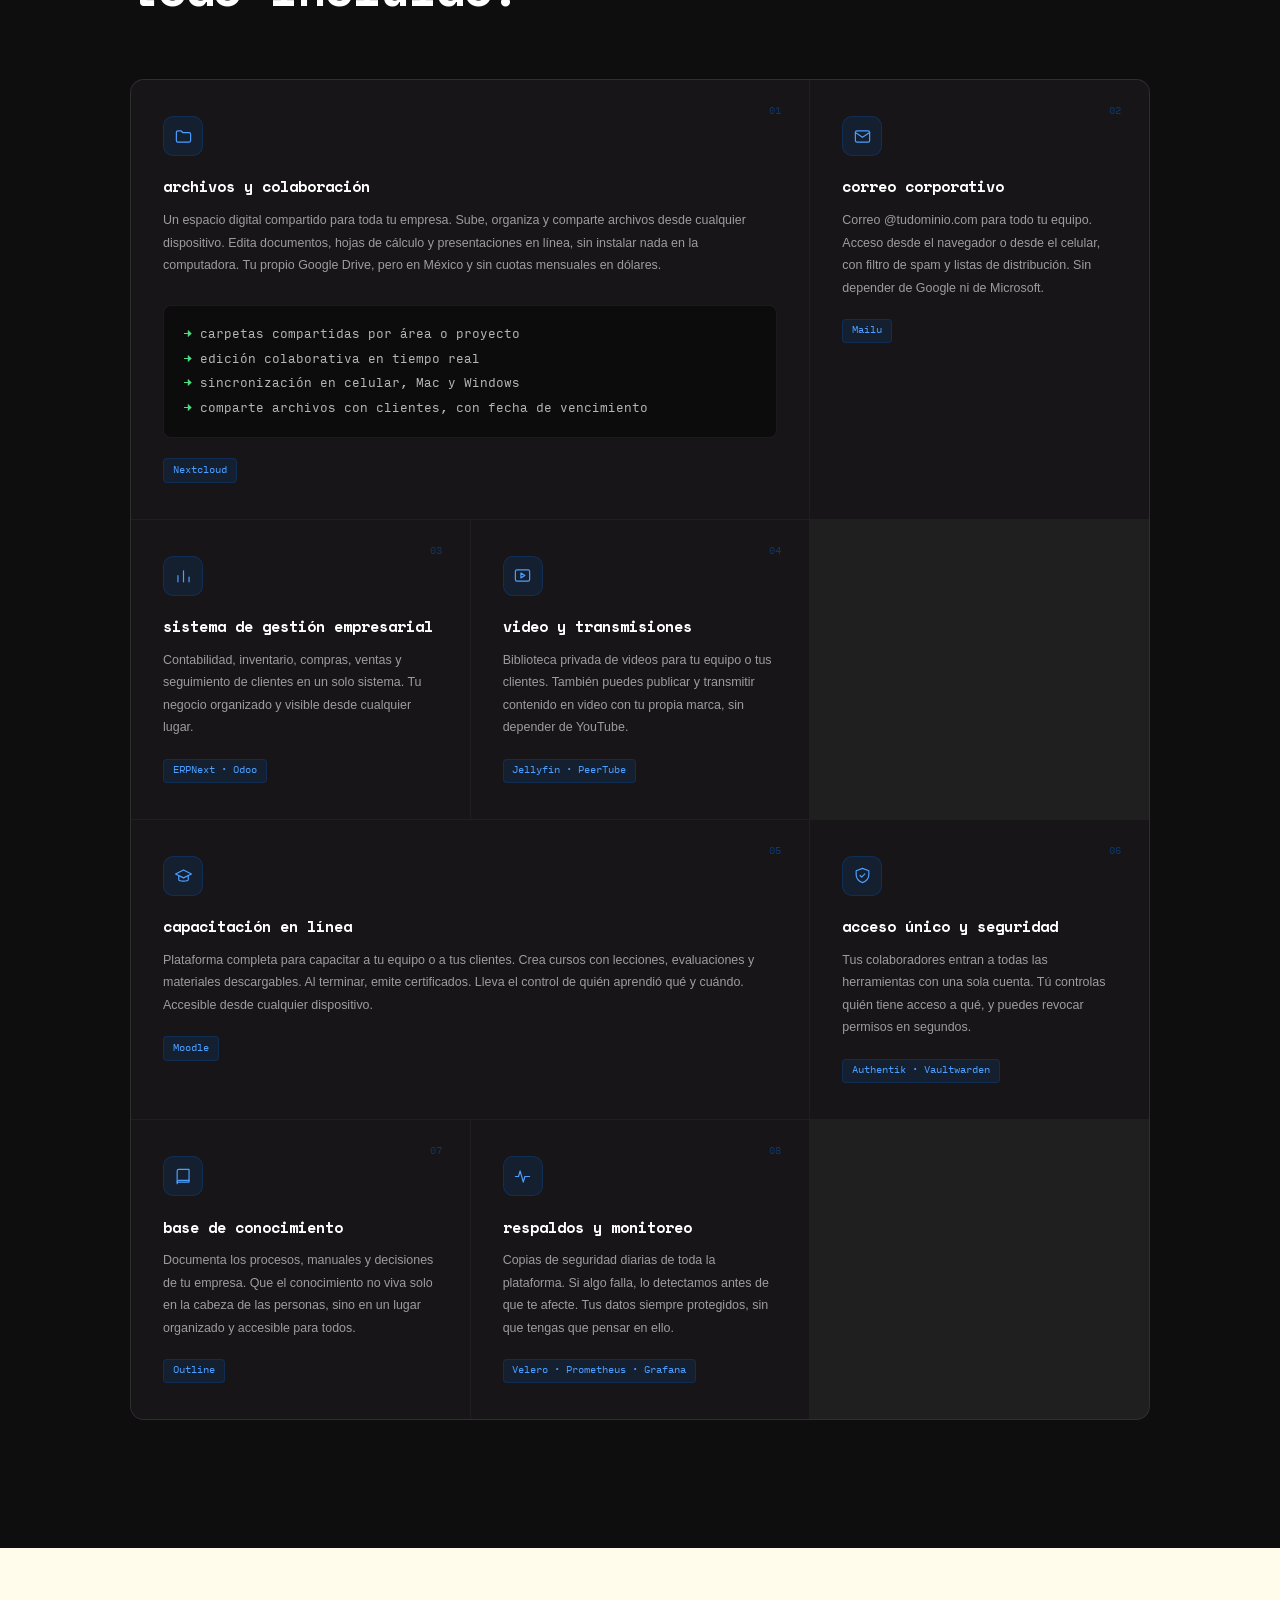
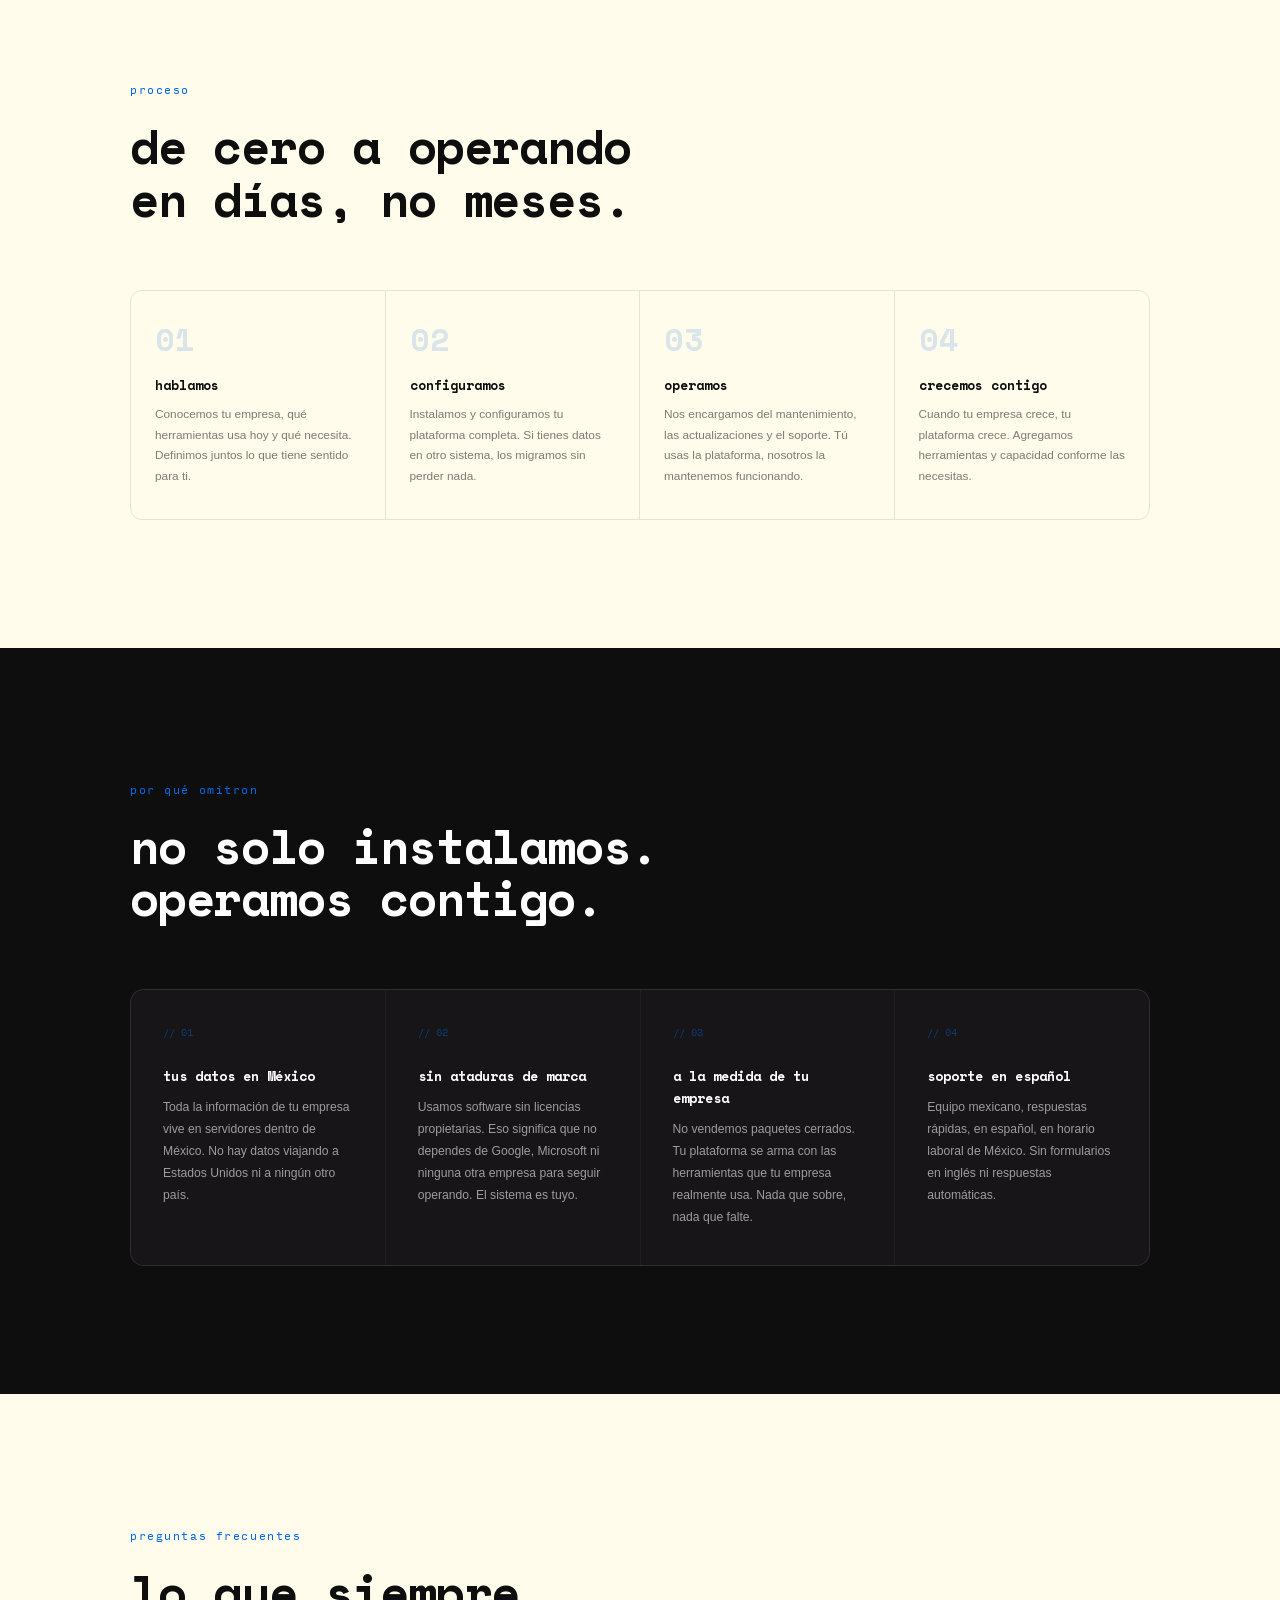
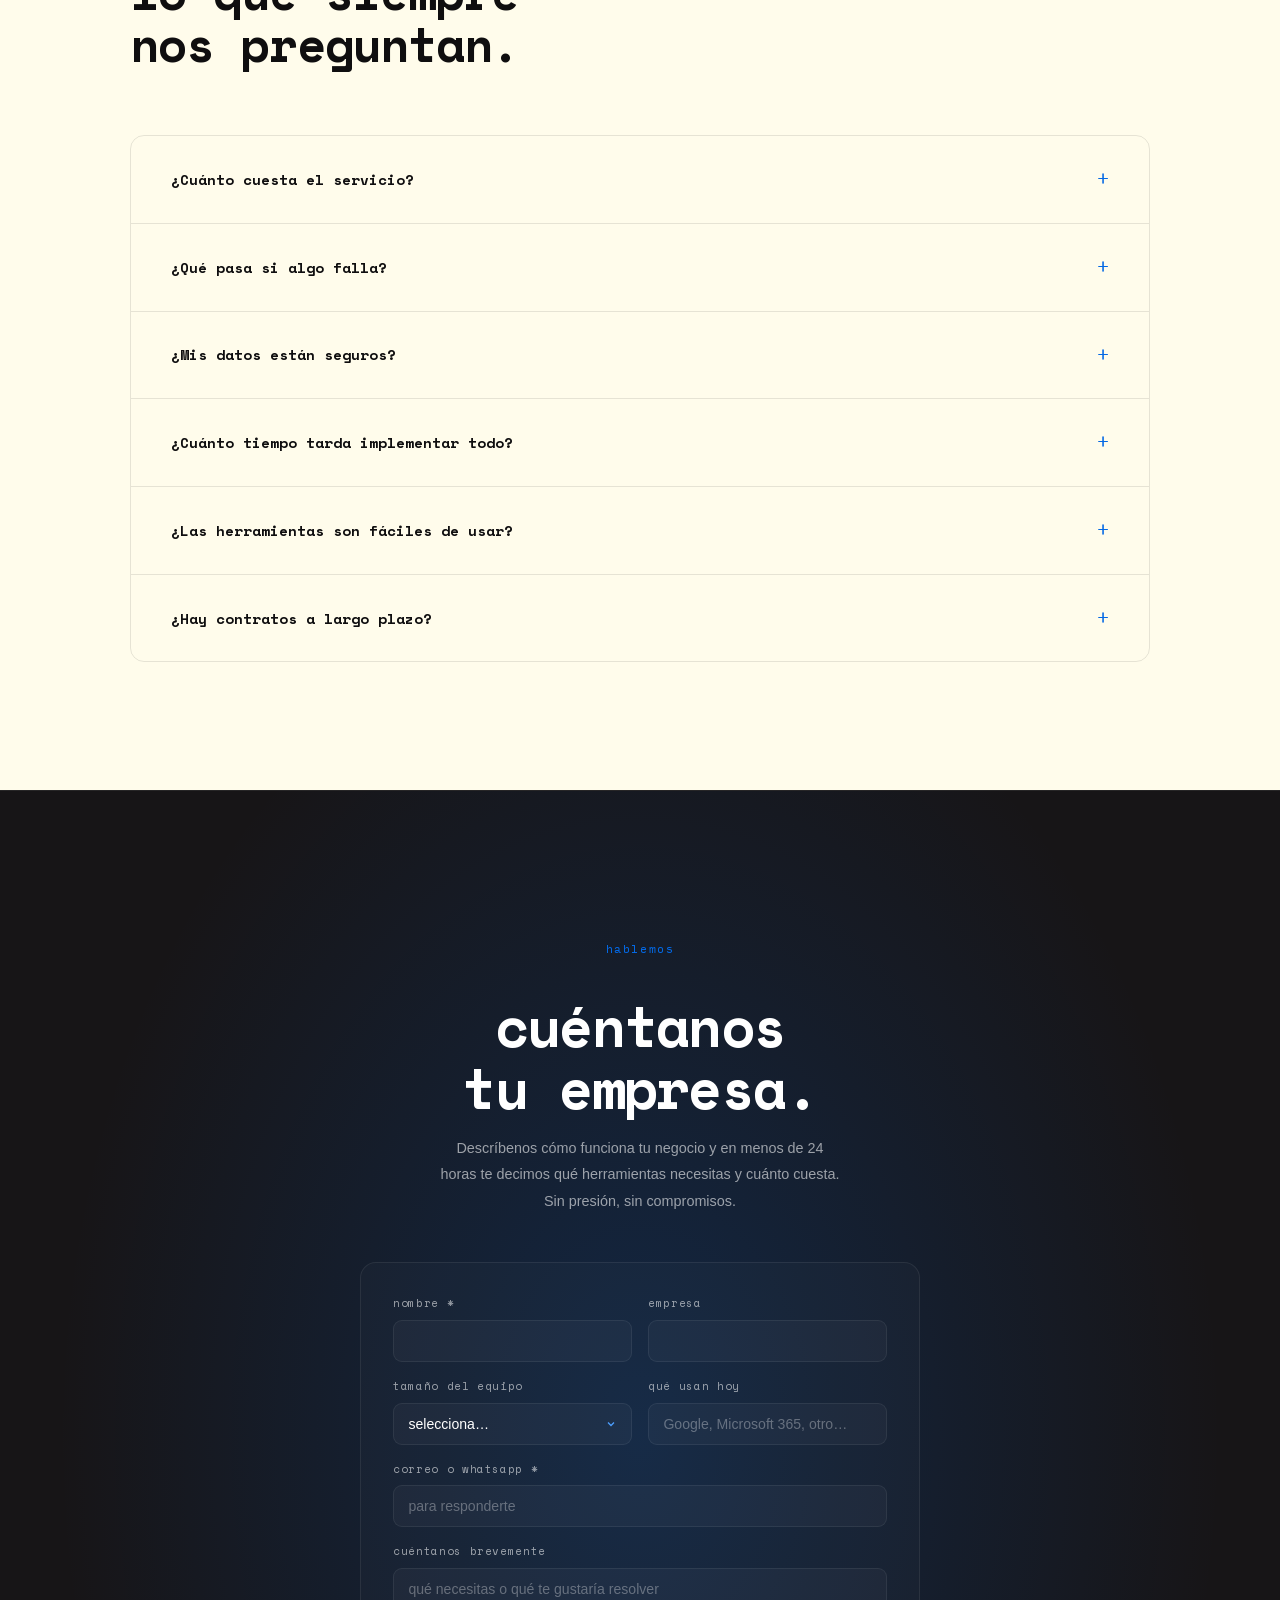
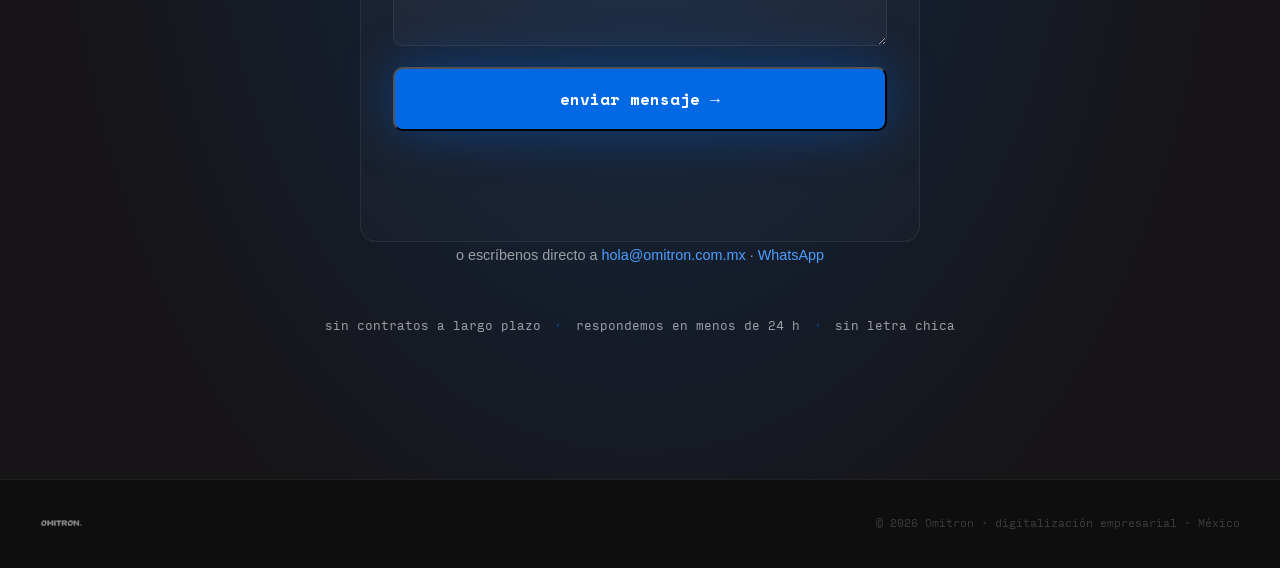
==== commit 352e3bf8: "landing v1.15.0: formulario de contacto real - Reemplaza CTA solo-mailto por form (nombre, empresa, " ====
--- a/index.html
+++ b/index.html
@@ -534,9 +534,62 @@
     te decimos qué herramientas necesitas y cuánto cuesta.
     Sin presión, sin compromisos.
   </p>
-  <a href="mailto:hola@omitron.com.mx" class="cta-btn">
-    hola@omitron.com.mx →
-  </a>
+
+  <form id="contact-form" class="cta-form" novalidate>
+    <div class="cf-row">
+      <label class="cf-field">
+        <span>nombre *</span>
+        <input type="text" name="nombre" autocomplete="name" required maxlength="120" />
+      </label>
+      <label class="cf-field">
+        <span>empresa</span>
+        <input type="text" name="empresa" autocomplete="organization" maxlength="120" />
+      </label>
+    </div>
+    <div class="cf-row">
+      <label class="cf-field">
+        <span>tamaño del equipo</span>
+        <select name="tamano">
+          <option value="">selecciona…</option>
+          <option>1–2 personas</option>
+          <option>3–10 personas</option>
+          <option>11–30 personas</option>
+          <option>31–100 personas</option>
+          <option>más de 100</option>
+        </select>
+      </label>
+      <label class="cf-field">
+        <span>qué usan hoy</span>
+        <input type="text" name="herramientas" placeholder="Google, Microsoft 365, otro…" maxlength="200" />
+      </label>
+    </div>
+    <label class="cf-field">
+      <span>correo o WhatsApp *</span>
+      <input type="text" name="contacto" autocomplete="email" required maxlength="160" placeholder="para responderte" />
+    </label>
+    <label class="cf-field">
+      <span>cuéntanos brevemente</span>
+      <textarea name="mensaje" rows="3" maxlength="2000" placeholder="qué necesitas o qué te gustaría resolver"></textarea>
+    </label>
+
+    <!-- honeypot anti-spam: oculto para humanos, tentador para bots -->
+    <div class="cf-hp" aria-hidden="true">
+      <label>No llenar este campo
+        <input type="text" name="website" tabindex="-1" autocomplete="off" />
+      </label>
+    </div>
+
+    <button type="submit" class="cta-btn" id="cf-submit">enviar mensaje →</button>
+    <p class="cf-status" id="cf-status" role="status" aria-live="polite"></p>
+  </form>
+
+  <p class="cf-alt">
+    o escríbenos directo a
+    <a href="mailto:hola@omitron.com.mx">hola@omitron.com.mx</a>
+    ·
+    <a href="https://wa.me/523324182097?text=Hola%2C%20me%20interesa%20conocer%20m%C3%A1s%20sobre%20Omitron" target="_blank" rel="noopener noreferrer">WhatsApp</a>
+  </p>
+
   <div class="cta-trust">
     <span>sin contratos a largo plazo</span>
     <span class="sep">·</span>
@@ -594,6 +647,58 @@
   }, { threshold: 0.12, rootMargin: '0px 0px -60px 0px' });
   els.forEach(function(el){ io.observe(el); });
 })();
+
+/* ── Formulario de contacto ─────────────────────────────── */
+(function(){
+  var form = document.getElementById('contact-form');
+  if(!form) return;
+  var btn = document.getElementById('cf-submit');
+  var status = document.getElementById('cf-status');
+
+  form.addEventListener('submit', function(e){
+    e.preventDefault();
+    status.className = 'cf-status';
+    status.textContent = '';
+
+    var data = {};
+    new FormData(form).forEach(function(v, k){ data[k] = v; });
+
+    if(!data.nombre || !data.contacto){
+      status.textContent = 'Por favor llena tu nombre y un medio de contacto.';
+      status.classList.add('is-error');
+      return;
+    }
+
+    btn.disabled = true;
+    var original = btn.textContent;
+    btn.textContent = 'enviando…';
+
+    fetch('/api/contact', {
+      method: 'POST',
+      headers: { 'Content-Type': 'application/json' },
+      body: JSON.stringify(data)
+    }).then(function(res){
+      return res.json().catch(function(){ return {}; }).then(function(body){
+        return { ok: res.ok, body: body };
+      });
+    }).then(function(r){
+      if(r.ok && r.body.ok){
+        form.innerHTML = '<div class="cf-done">' +
+          '<span class="cf-check" aria-hidden="true">✓</span>' +
+          '<h3>¡mensaje enviado!</h3>' +
+          '<p>Gracias por escribirnos. Te respondemos en menos de 24 horas.</p>' +
+        '</div>';
+      } else {
+        throw new Error((r.body && r.body.error) || 'error');
+      }
+    }).catch(function(){
+      btn.disabled = false;
+      btn.textContent = original;
+      status.textContent = 'No se pudo enviar. Escríbenos por WhatsApp o a hola@omitron.com.mx.';
+      status.classList.add('is-error');
+    });
+  });
+})();
 </script>
 
 </body>
--- a/css/main.css
+++ b/css/main.css
@@ -528,6 +528,68 @@
   background: #0256c0; transform: translateY(-2px);
   box-shadow: 0 0 70px rgba(3,104,228,0.55);
 }
+.cta-btn:disabled { opacity: 0.55; cursor: default; transform: none; box-shadow: none; }
+
+/* ── CONTACT FORM ───────────────────────────────────────── */
+.cta-form {
+  position: relative; z-index: 1;
+  max-width: 560px; margin: 0 auto;
+  text-align: left;
+  display: flex; flex-direction: column; gap: 1rem;
+  background: rgba(255,255,255,0.02);
+  border: 1px solid var(--border);
+  border-radius: 16px; padding: 2rem;
+}
+.cf-row { display: flex; gap: 1rem; }
+.cf-row .cf-field { flex: 1; min-width: 0; }
+.cf-field { display: flex; flex-direction: column; gap: 0.45rem; }
+.cf-field > span {
+  font-family: var(--ff-title); font-size: 0.68rem;
+  color: var(--muted); text-transform: lowercase; letter-spacing: 0.06em;
+}
+.cf-field input,
+.cf-field select,
+.cf-field textarea {
+  width: 100%; font-family: var(--ff-content); font-size: 0.88rem;
+  color: var(--white); background: rgba(255,255,255,0.03);
+  border: 1px solid var(--border); border-radius: 9px;
+  padding: 0.75rem 0.9rem; transition: border-color 0.15s, background 0.15s;
+}
+.cf-field textarea { resize: vertical; min-height: 78px; }
+.cf-field input::placeholder,
+.cf-field textarea::placeholder { color: rgba(255,255,255,0.32); }
+.cf-field select { appearance: none; cursor: pointer;
+  background-image: url("data:image/svg+xml,%3Csvg xmlns='http://www.w3.org/2000/svg' width='12' height='12' viewBox='0 0 24 24' fill='none' stroke='%234d9fff' stroke-width='2.5'%3E%3Cpath d='m6 9 6 6 6-6'/%3E%3C/svg%3E");
+  background-repeat: no-repeat; background-position: right 0.9rem center;
+  padding-right: 2.2rem;
+}
+.cf-field select option { color: #111; }
+.cf-field input:focus,
+.cf-field select:focus,
+.cf-field textarea:focus {
+  outline: none; border-color: var(--blue-hi);
+  background: rgba(3,104,228,0.06);
+}
+.cta-form .cta-btn { margin-top: 0.35rem; justify-content: center; width: 100%; }
+.cf-hp { position: absolute; left: -9999px; width: 1px; height: 1px; overflow: hidden; }
+.cf-status { font-family: var(--ff-content); font-size: 0.8rem; margin: 0; min-height: 1em; }
+.cf-status.is-error { color: #ff8a8a; }
+.cf-done { text-align: center; padding: 1.5rem 0.5rem; }
+.cf-check {
+  display: inline-flex; align-items: center; justify-content: center;
+  width: 48px; height: 48px; border-radius: 999px;
+  background: rgba(3,104,228,0.15); color: var(--blue-hi);
+  font-size: 1.5rem; margin-bottom: 1rem;
+}
+.cf-done h3 { font-family: var(--ff-title); font-size: 1.1rem; color: var(--white); margin-bottom: 0.5rem; }
+.cf-done p { font-family: var(--ff-content); font-size: 0.85rem; color: var(--muted); max-width: 340px; margin: 0 auto; line-height: 1.7; }
+.cf-alt {
+  position: relative; z-index: 1;
+  font-family: var(--ff-content); font-size: 0.8rem; color: var(--muted);
+  margin: 1.5rem auto 0; max-width: 560px;
+}
+.cf-alt a { color: var(--blue-hi); text-decoration: none; }
+.cf-alt a:hover { text-decoration: underline; }
 
 /* ── FOR WHO ────────────────────────────────────────────── */
 .for-who {
@@ -726,6 +788,10 @@
   #what { padding: 4rem 0 !important; }
   #cta { padding: 5rem 1.25rem; }
 
+  /* Contact form — apilar en móvil */
+  .cf-row { flex-direction: column; gap: 1rem; }
+  .cta-form { padding: 1.5rem 1.25rem; }
+
   /* FAQ */
   .faq-item summary { padding: 1.5rem 1.25rem; }
   .faq-item p { padding: 0 1.25rem 1.5rem; }
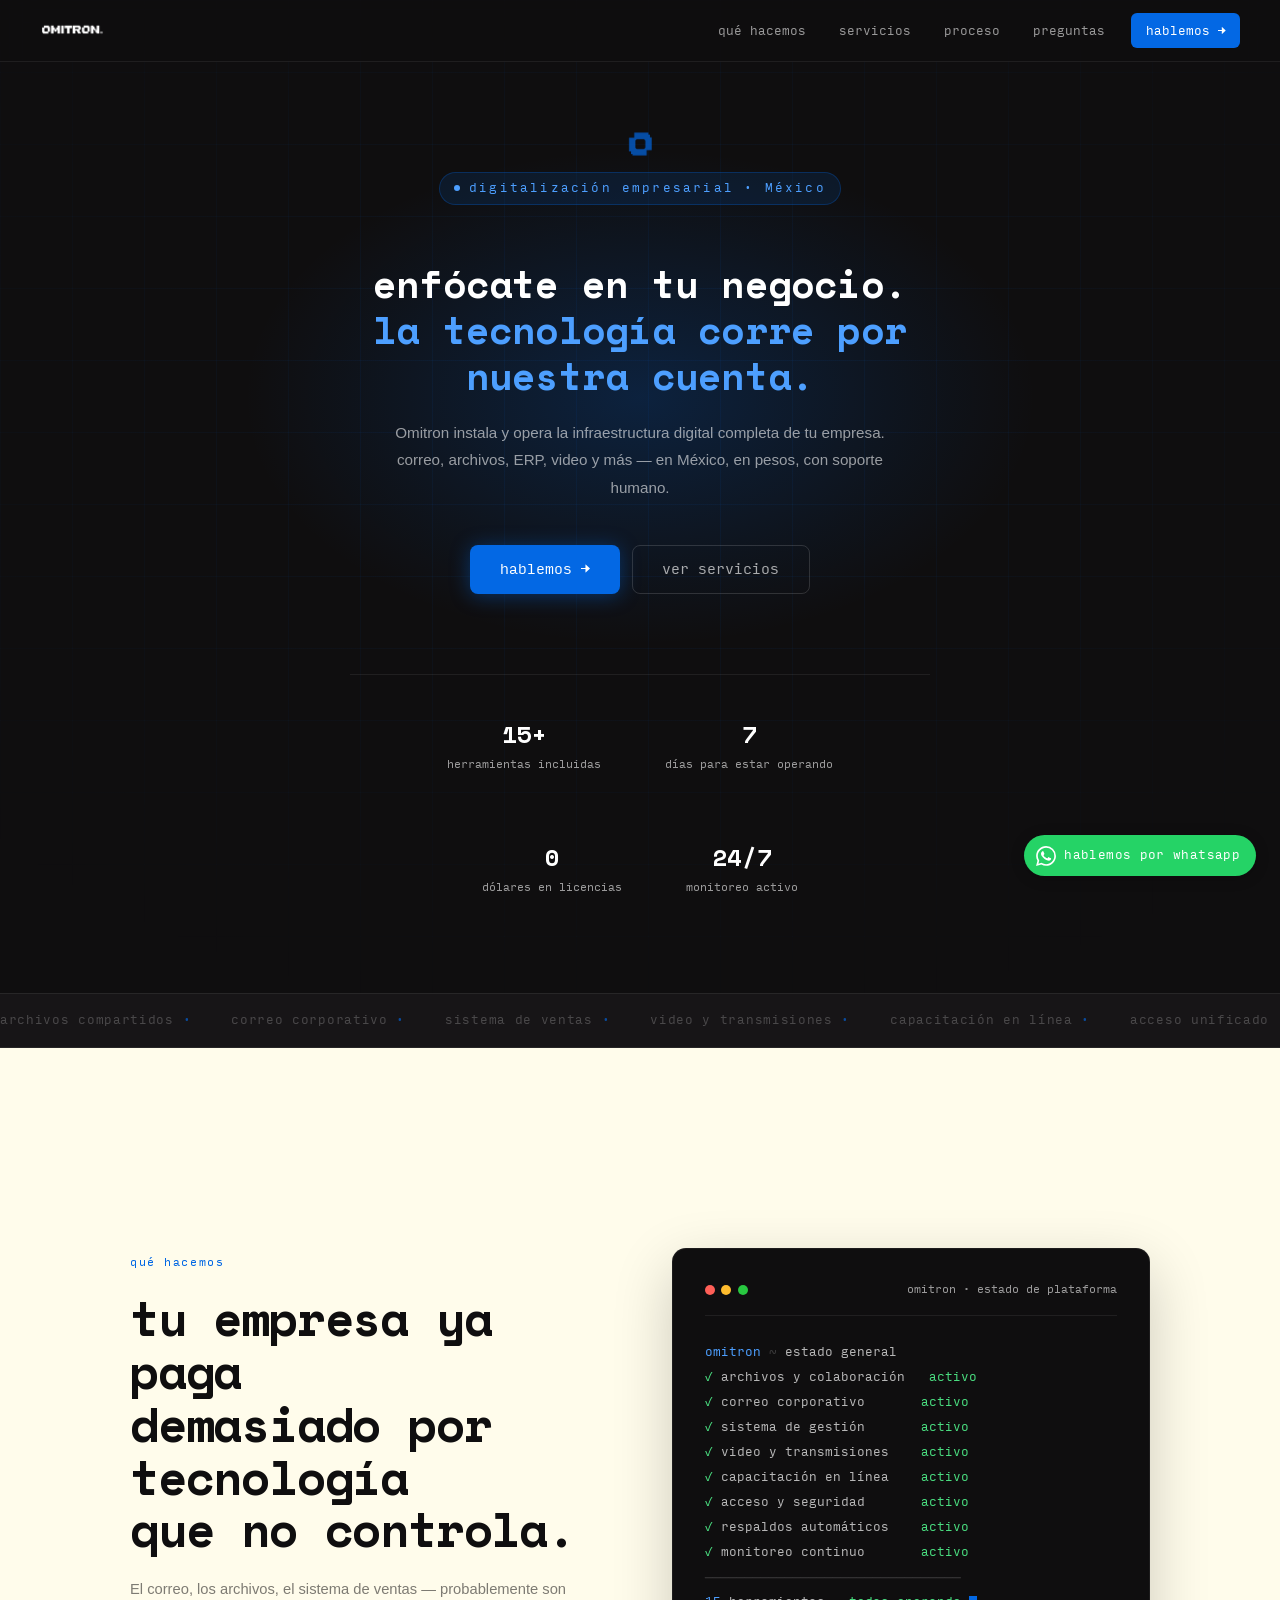
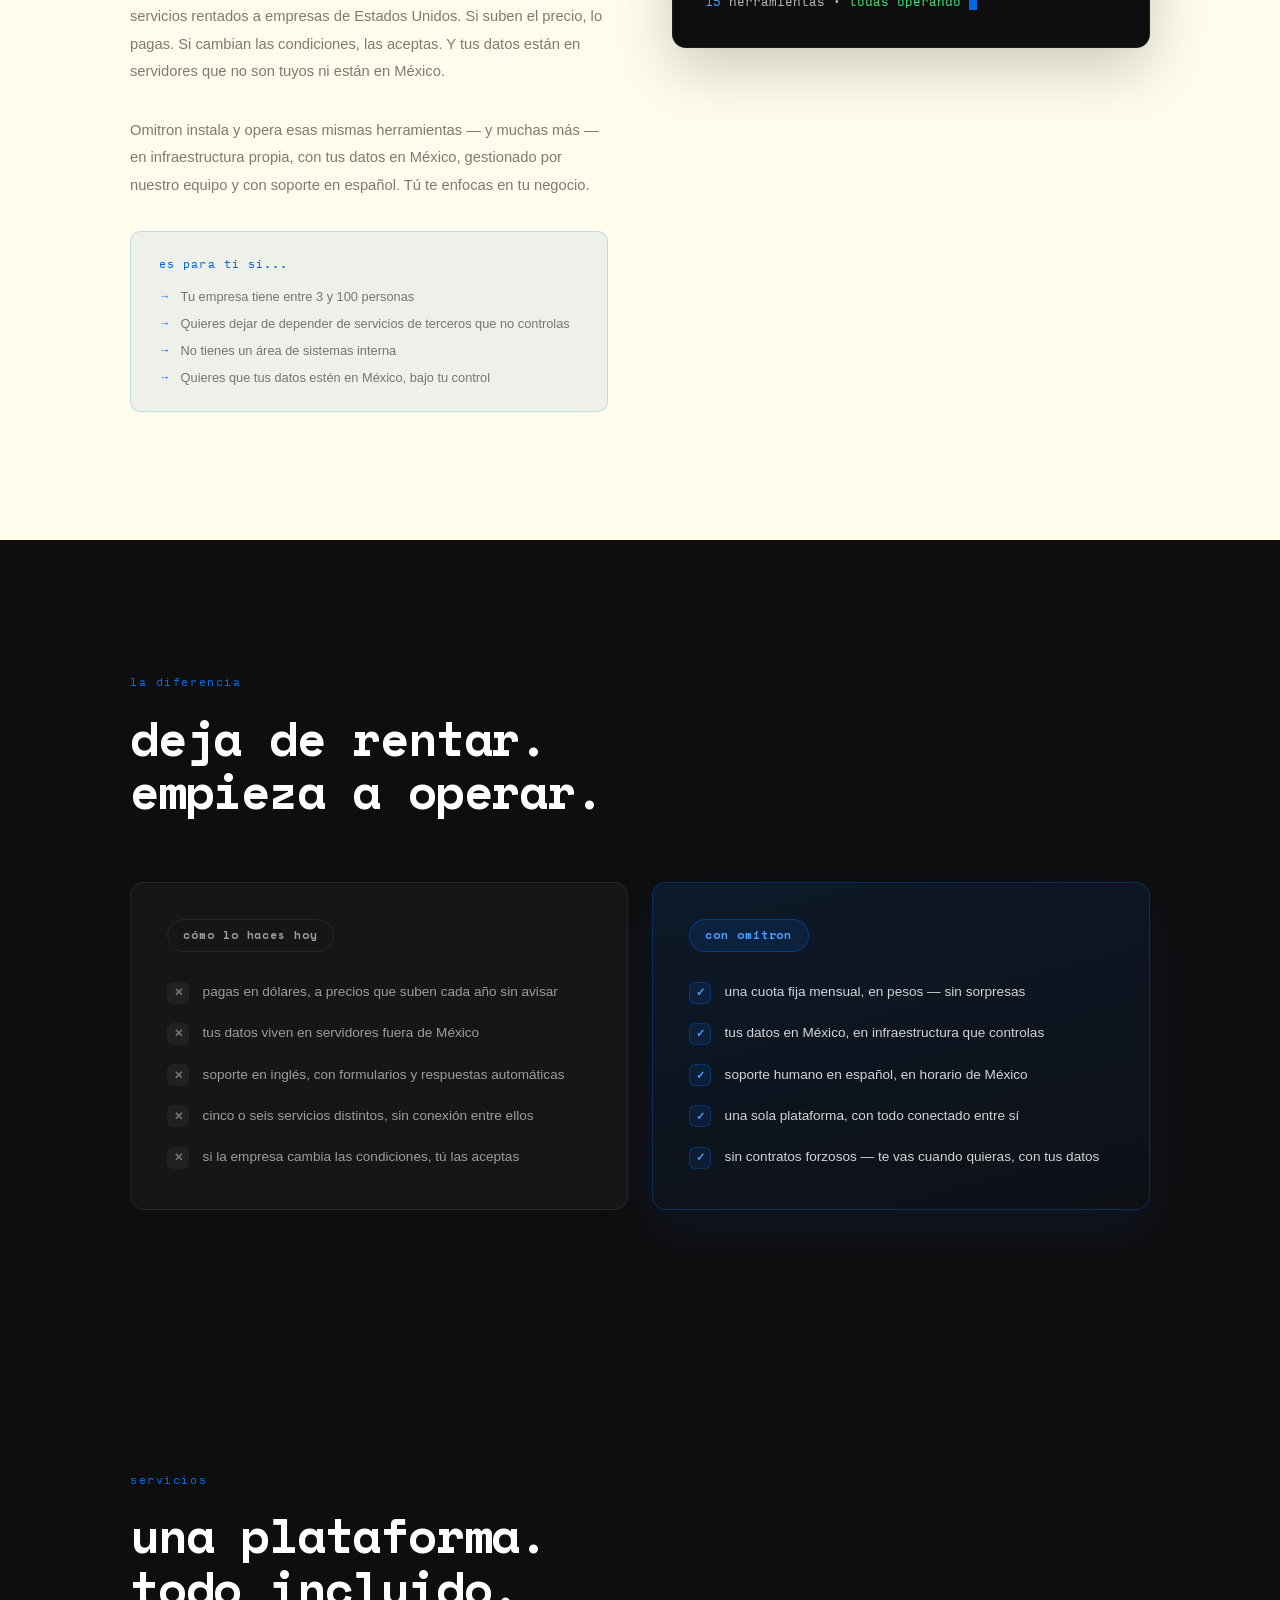
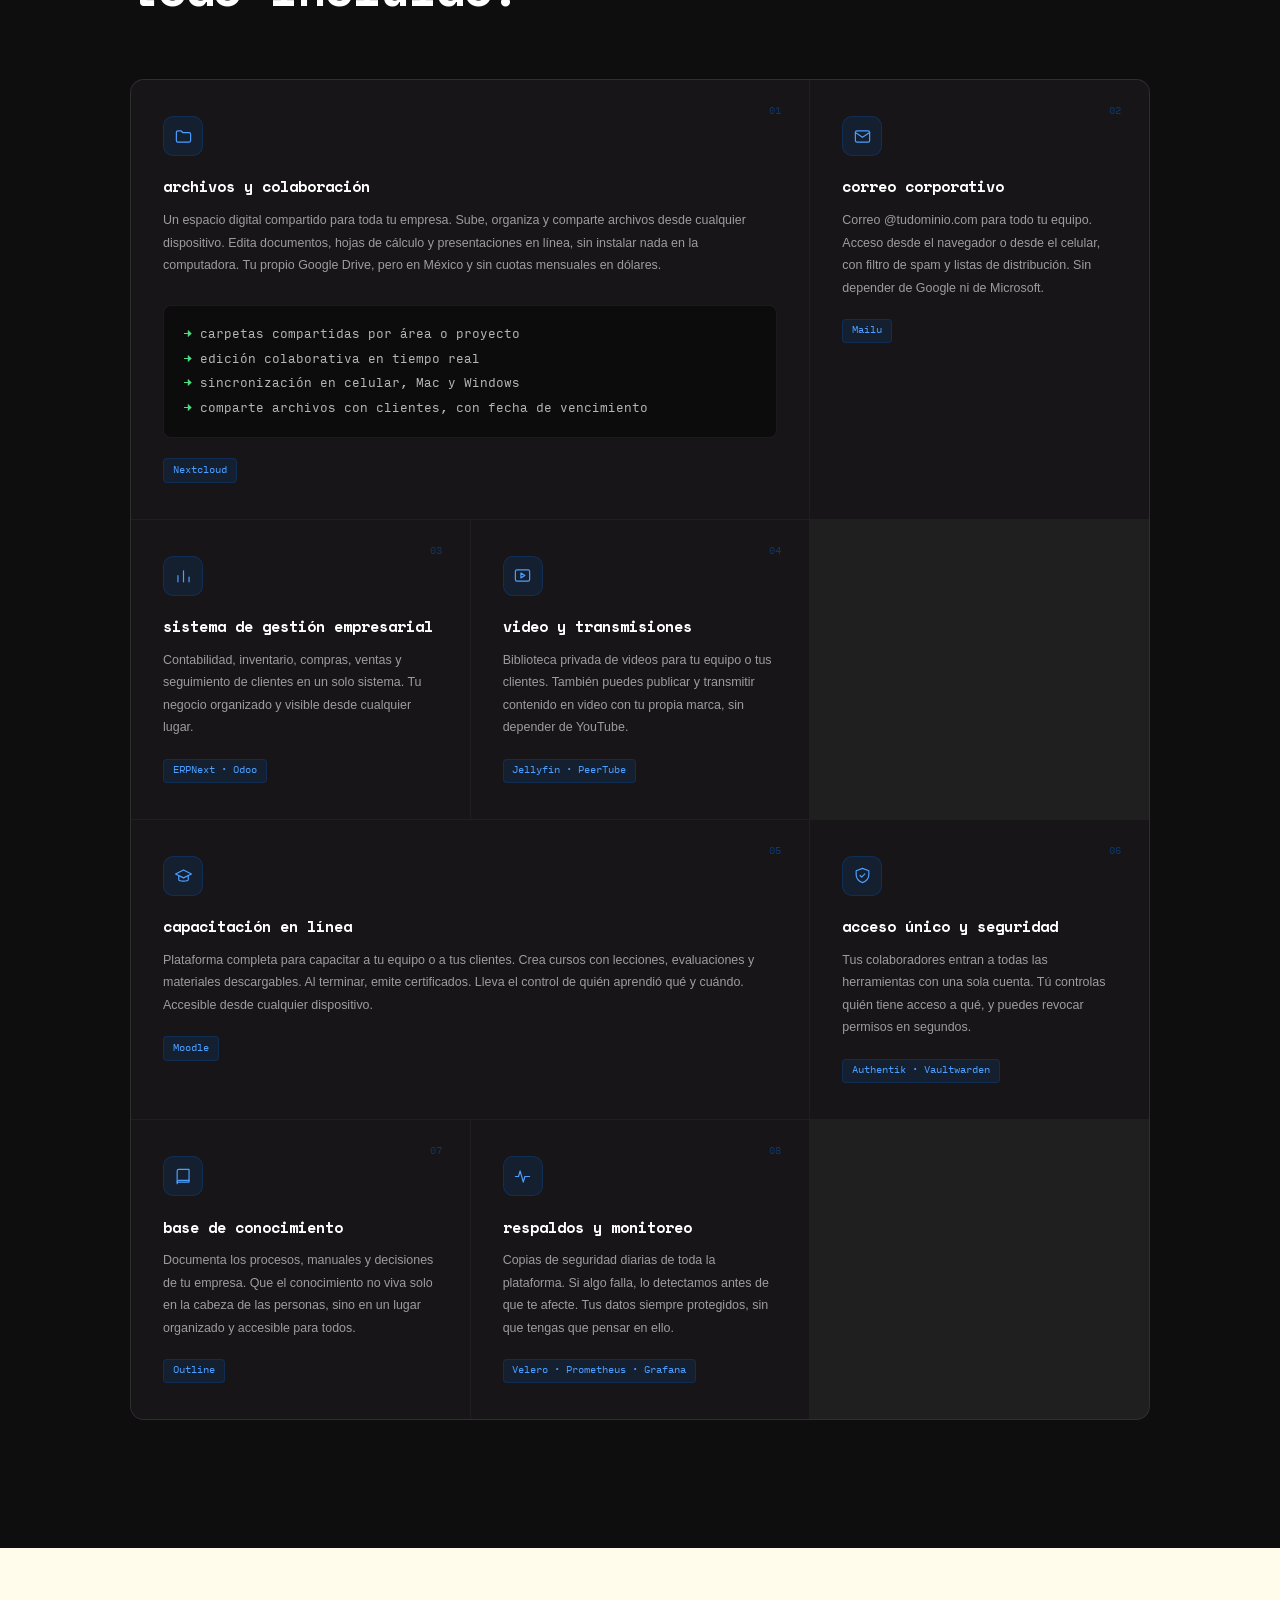
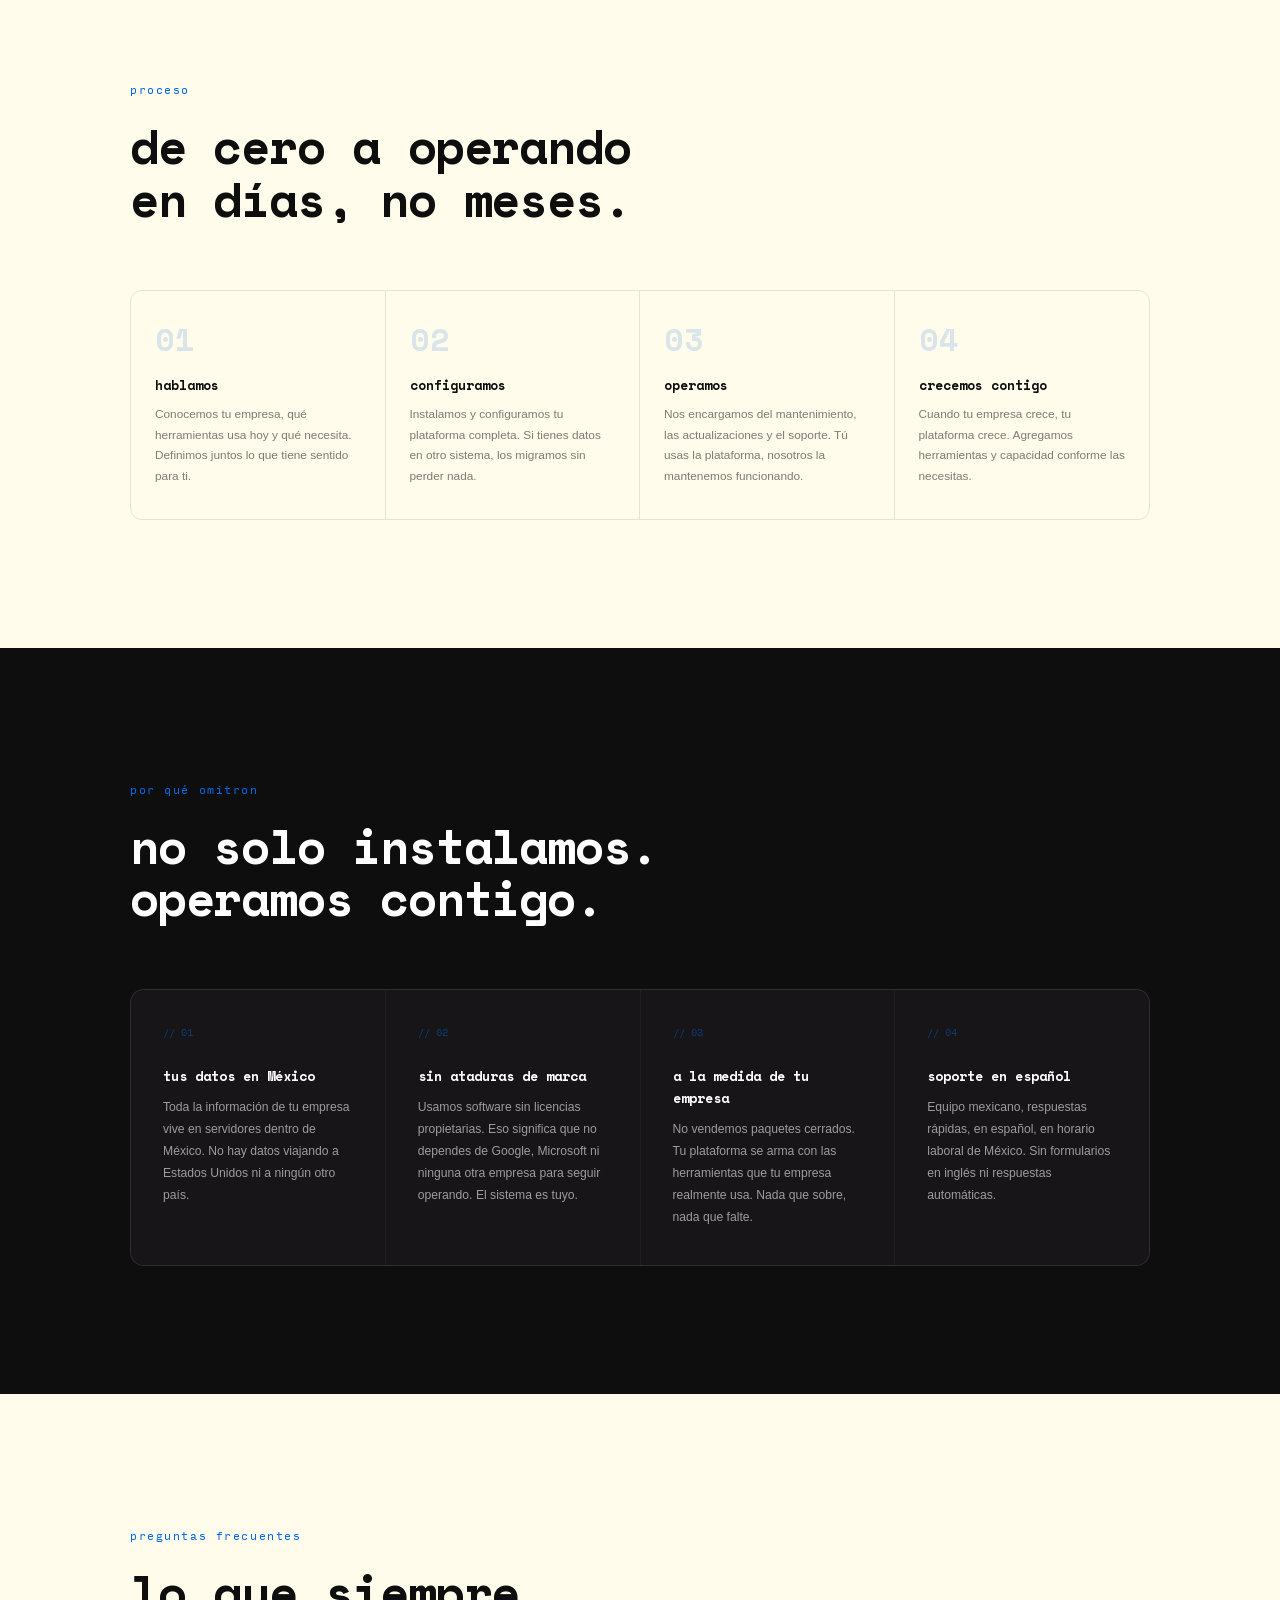
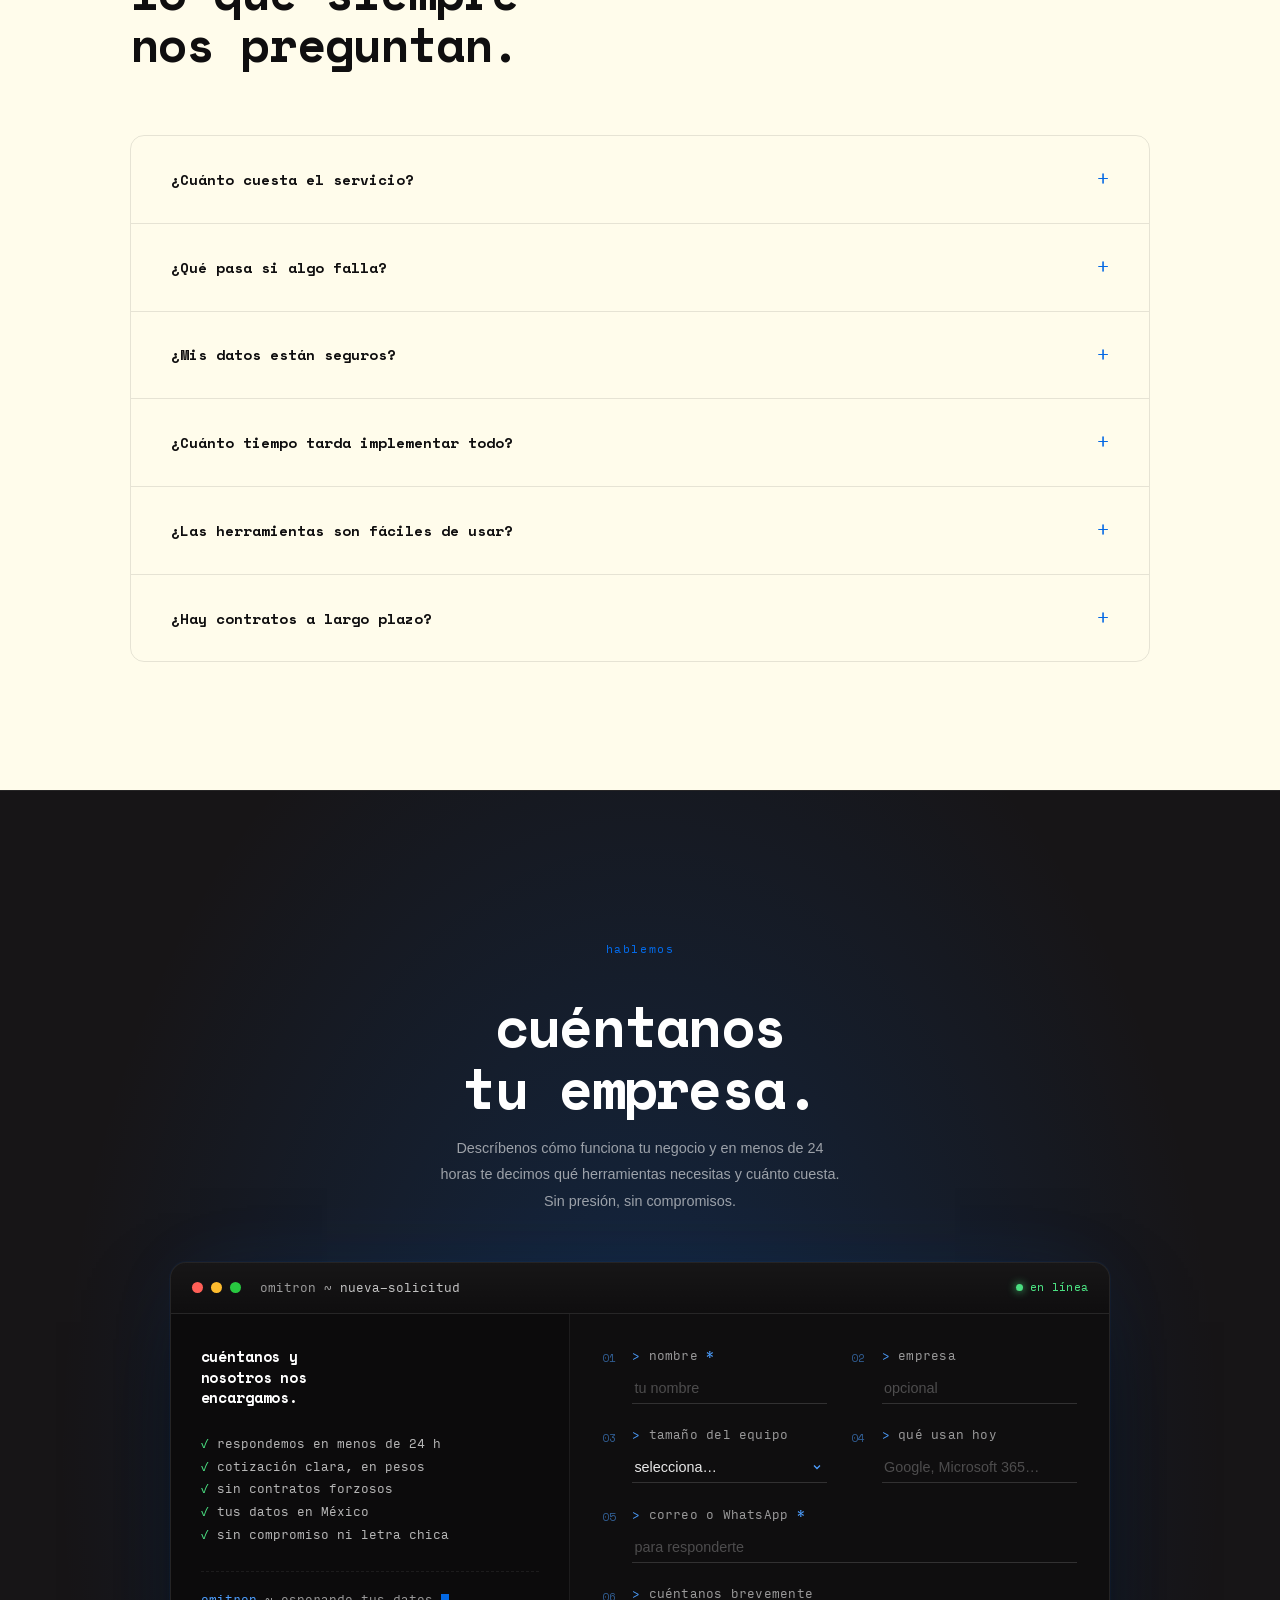
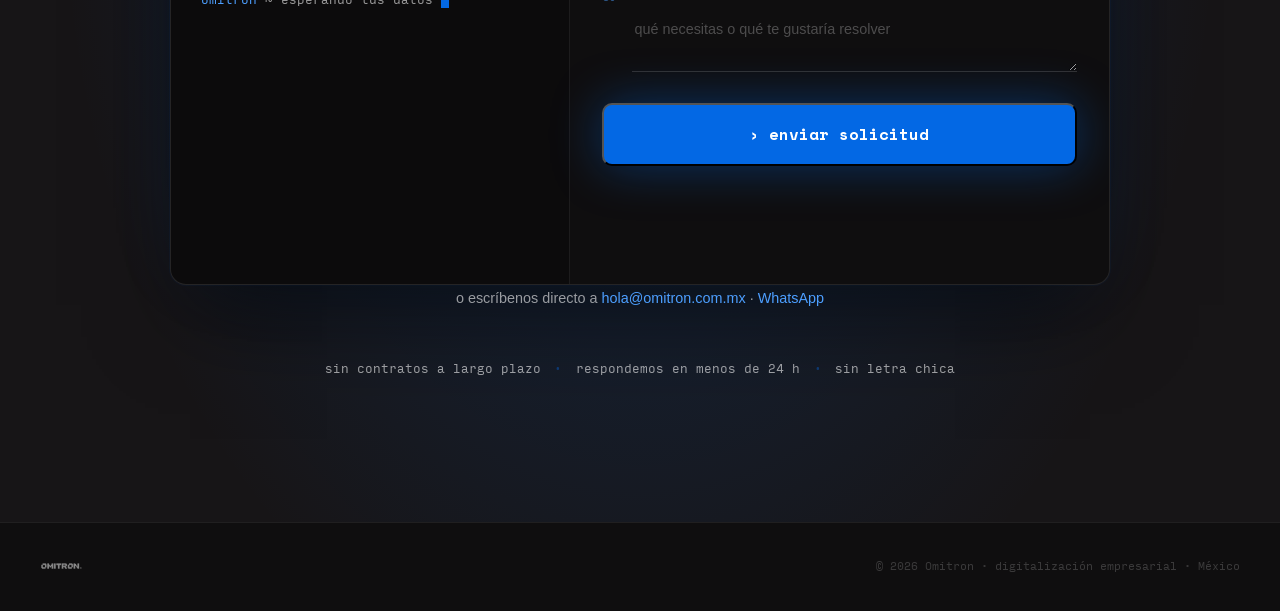
==== commit 35673a40: "landing v1.16.0: rediseño del formulario como consola terminal - Ventana de terminal (chrome + dots " ====
--- a/index.html
+++ b/index.html
@@ -535,53 +535,92 @@
     Sin presión, sin compromisos.
   </p>
 
-  <form id="contact-form" class="cta-form" novalidate>
-    <div class="cf-row">
-      <label class="cf-field">
-        <span>nombre *</span>
-        <input type="text" name="nombre" autocomplete="name" required maxlength="120" />
-      </label>
-      <label class="cf-field">
-        <span>empresa</span>
-        <input type="text" name="empresa" autocomplete="organization" maxlength="120" />
-      </label>
-    </div>
-    <div class="cf-row">
-      <label class="cf-field">
-        <span>tamaño del equipo</span>
-        <select name="tamano">
-          <option value="">selecciona…</option>
-          <option>1–2 personas</option>
-          <option>3–10 personas</option>
-          <option>11–30 personas</option>
-          <option>31–100 personas</option>
-          <option>más de 100</option>
-        </select>
-      </label>
-      <label class="cf-field">
-        <span>qué usan hoy</span>
-        <input type="text" name="herramientas" placeholder="Google, Microsoft 365, otro…" maxlength="200" />
-      </label>
-    </div>
-    <label class="cf-field">
-      <span>correo o WhatsApp *</span>
-      <input type="text" name="contacto" autocomplete="email" required maxlength="160" placeholder="para responderte" />
-    </label>
-    <label class="cf-field">
-      <span>cuéntanos brevemente</span>
-      <textarea name="mensaje" rows="3" maxlength="2000" placeholder="qué necesitas o qué te gustaría resolver"></textarea>
-    </label>
-
-    <!-- honeypot anti-spam: oculto para humanos, tentador para bots -->
-    <div class="cf-hp" aria-hidden="true">
-      <label>No llenar este campo
-        <input type="text" name="website" tabindex="-1" autocomplete="off" />
-      </label>
-    </div>
-
-    <button type="submit" class="cta-btn" id="cf-submit">enviar mensaje →</button>
-    <p class="cf-status" id="cf-status" role="status" aria-live="polite"></p>
-  </form>
+  <div class="console" data-reveal>
+    <div class="console-bar">
+      <span class="dot r"></span><span class="dot y"></span><span class="dot g"></span>
+      <span class="console-title">omitron ~ <b>nueva-solicitud</b></span>
+      <span class="console-live">en línea</span>
+    </div>
+    <div class="console-body">
+
+      <aside class="console-log">
+        <h3>cuéntanos y<br/>nosotros nos<br/>encargamos.</h3>
+        <span class="t-line"><span class="ok">✓</span> <span class="cmd">respondemos en menos de 24 h</span></span>
+        <span class="t-line"><span class="ok">✓</span> <span class="cmd">cotización clara, en pesos</span></span>
+        <span class="t-line"><span class="ok">✓</span> <span class="cmd">sin contratos forzosos</span></span>
+        <span class="t-line"><span class="ok">✓</span> <span class="cmd">tus datos en México</span></span>
+        <span class="t-line"><span class="ok">✓</span> <span class="cmd">sin compromiso ni letra chica</span></span>
+        <div class="console-foot"><span class="p">omitron</span> <span class="dim">~</span> esperando tus datos <span class="t-cursor"></span></div>
+      </aside>
+
+      <form id="contact-form" class="console-form" novalidate>
+        <div class="cf-row">
+          <div class="cf-field">
+            <span class="cf-idx">01</span>
+            <label>
+              <span class="cf-key">nombre <span class="cf-req">*</span></span>
+              <input type="text" name="nombre" autocomplete="name" required maxlength="120" placeholder="tu nombre" />
+            </label>
+          </div>
+          <div class="cf-field">
+            <span class="cf-idx">02</span>
+            <label>
+              <span class="cf-key">empresa</span>
+              <input type="text" name="empresa" autocomplete="organization" maxlength="120" placeholder="opcional" />
+            </label>
+          </div>
+        </div>
+        <div class="cf-row">
+          <div class="cf-field">
+            <span class="cf-idx">03</span>
+            <label>
+              <span class="cf-key">tamaño del equipo</span>
+              <select name="tamano">
+                <option value="">selecciona…</option>
+                <option>1–2 personas</option>
+                <option>3–10 personas</option>
+                <option>11–30 personas</option>
+                <option>31–100 personas</option>
+                <option>más de 100</option>
+              </select>
+            </label>
+          </div>
+          <div class="cf-field">
+            <span class="cf-idx">04</span>
+            <label>
+              <span class="cf-key">qué usan hoy</span>
+              <input type="text" name="herramientas" placeholder="Google, Microsoft 365…" maxlength="200" />
+            </label>
+          </div>
+        </div>
+        <div class="cf-field">
+          <span class="cf-idx">05</span>
+          <label>
+            <span class="cf-key">correo o WhatsApp <span class="cf-req">*</span></span>
+            <input type="text" name="contacto" autocomplete="email" required maxlength="160" placeholder="para responderte" />
+          </label>
+        </div>
+        <div class="cf-field">
+          <span class="cf-idx">06</span>
+          <label>
+            <span class="cf-key">cuéntanos brevemente</span>
+            <textarea name="mensaje" rows="2" maxlength="2000" placeholder="qué necesitas o qué te gustaría resolver"></textarea>
+          </label>
+        </div>
+
+        <!-- honeypot anti-spam: oculto para humanos, tentador para bots -->
+        <div class="cf-hp" aria-hidden="true">
+          <label>No llenar este campo
+            <input type="text" name="website" tabindex="-1" autocomplete="off" />
+          </label>
+        </div>
+
+        <button type="submit" class="cta-btn" id="cf-submit">› enviar solicitud</button>
+        <p class="cf-status" id="cf-status" role="status" aria-live="polite"></p>
+      </form>
+
+    </div>
+  </div>
 
   <p class="cf-alt">
     o escríbenos directo a
@@ -654,6 +693,28 @@
   if(!form) return;
   var btn = document.getElementById('cf-submit');
   var status = document.getElementById('cf-status');
+  var foot = document.querySelector('.console-foot');
+
+  // marca campos llenos (índice a verde) y actualiza el pie del log
+  function reqReady(){
+    var n = form.nombre && form.nombre.value.trim();
+    var c = form.contacto && form.contacto.value.trim();
+    return n && c;
+  }
+  form.querySelectorAll('.cf-field input, .cf-field select, .cf-field textarea').forEach(function(el){
+    if(el.name === 'website') return;
+    var field = el.closest('.cf-field');
+    var sync = function(){
+      field.classList.toggle('is-filled', !!el.value.trim());
+      if(foot){
+        foot.innerHTML = reqReady()
+          ? '<span class="p">omitron</span> <span class="dim">~</span> <span class="ok">listo para enviar</span> <span class="t-cursor"></span>'
+          : '<span class="p">omitron</span> <span class="dim">~</span> esperando tus datos <span class="t-cursor"></span>';
+      }
+    };
+    el.addEventListener('input', sync);
+    el.addEventListener('change', sync);
+  });
 
   form.addEventListener('submit', function(e){
     e.preventDefault();
@@ -684,9 +745,10 @@
     }).then(function(r){
       if(r.ok && r.body.ok){
         form.innerHTML = '<div class="cf-done">' +
-          '<span class="cf-check" aria-hidden="true">✓</span>' +
-          '<h3>¡mensaje enviado!</h3>' +
-          '<p>Gracias por escribirnos. Te respondemos en menos de 24 horas.</p>' +
+          '<span class="t-line"><span class="p">omitron</span> <span class="dim">~</span> <span class="cmd">procesando solicitud…</span></span>' +
+          '<span class="t-line"><span class="ok">✓</span> <span class="big">¡solicitud recibida!</span></span>' +
+          '<span class="t-line"><span class="cmd">te contactamos en menos de 24 h.</span></span>' +
+          '<span class="t-line"><span class="dim">// gracias por escribirnos</span> <span class="t-cursor"></span></span>' +
         '</div>';
       } else {
         throw new Error((r.body && r.body.error) || 'error');
--- a/css/main.css
+++ b/css/main.css
@@ -530,63 +530,132 @@
 }
 .cta-btn:disabled { opacity: 0.55; cursor: default; transform: none; box-shadow: none; }
 
-/* ── CONTACT FORM ───────────────────────────────────────── */
-.cta-form {
+/* ── CONTACT CONSOLE ────────────────────────────────────── */
+.console {
   position: relative; z-index: 1;
-  max-width: 560px; margin: 0 auto;
-  text-align: left;
-  display: flex; flex-direction: column; gap: 1rem;
-  background: rgba(255,255,255,0.02);
-  border: 1px solid var(--border);
-  border-radius: 16px; padding: 2rem;
-}
-.cf-row { display: flex; gap: 1rem; }
+  max-width: 940px; margin: 0 auto; text-align: left;
+  background: var(--dark);
+  border: 1px solid rgba(255,255,255,0.09);
+  border-radius: 16px; overflow: hidden;
+  box-shadow: 0 40px 90px -20px rgba(0,0,0,0.65),
+              0 0 0 1px rgba(3,104,228,0.06),
+              0 0 80px -30px var(--blue-glow);
+}
+.console-bar {
+  display: flex; align-items: center; gap: 0.5rem;
+  padding: 0.95rem 1.3rem;
+  border-bottom: 1px solid var(--border);
+  background: linear-gradient(rgba(255,255,255,0.03), rgba(255,255,255,0));
+}
+.console-bar .dot { width: 11px; height: 11px; }
+.console-title {
+  font-family: var(--ff-body); font-size: 0.73rem;
+  color: var(--muted); margin-left: 0.7rem;
+}
+.console-title b { color: rgba(255,255,255,0.75); font-weight: 400; }
+.console-live {
+  margin-left: auto; display: inline-flex; align-items: center; gap: 0.42rem;
+  font-family: var(--ff-body); font-size: 0.67rem; color: #4ade80;
+  letter-spacing: 0.03em;
+}
+.console-live::before {
+  content: ''; width: 7px; height: 7px; border-radius: 50%;
+  background: #4ade80; box-shadow: 0 0 9px #4ade80; animation: pulse 2.4s ease-in-out infinite;
+}
+.console-body { display: grid; grid-template-columns: 0.85fr 1.15fr; }
+.console-log {
+  padding: 2.1rem 1.85rem;
+  border-right: 1px solid var(--border);
+  background: rgba(0,0,0,0.22);
+}
+.console-log h3 {
+  font-family: var(--ff-title); font-size: 0.92rem; font-weight: 700;
+  color: var(--white); margin-bottom: 1.5rem; letter-spacing: -0.01em; line-height: 1.4;
+}
+.console-log .t-line { font-size: 0.75rem; line-height: 1.9; }
+.console-foot {
+  margin-top: 1.5rem; padding-top: 1.2rem; border-top: 1px dashed var(--border);
+  font-family: var(--ff-body); font-size: 0.73rem; color: var(--muted);
+}
+.console-foot .p { color: var(--blue-hi); }
+
+/* form */
+.console-form {
+  padding: 2.1rem 2rem;
+  display: flex; flex-direction: column; gap: 1.4rem;
+}
+.cf-row { display: flex; gap: 1.5rem; }
 .cf-row .cf-field { flex: 1; min-width: 0; }
-.cf-field { display: flex; flex-direction: column; gap: 0.45rem; }
-.cf-field > span {
-  font-family: var(--ff-title); font-size: 0.68rem;
-  color: var(--muted); text-transform: lowercase; letter-spacing: 0.06em;
-}
+.cf-field { position: relative; padding-left: 1.9rem; }
+.cf-idx {
+  position: absolute; left: 0; top: 0.15rem;
+  font-family: var(--ff-title); font-size: 0.7rem;
+  color: var(--blue-hi); opacity: 0.55; transition: opacity 0.2s;
+}
+.cf-field > label { display: flex; flex-direction: column; gap: 0.45rem; }
+.cf-key {
+  font-family: var(--ff-body); font-size: 0.72rem;
+  color: var(--muted); letter-spacing: 0.02em; transition: color 0.2s;
+}
+.cf-key::before { content: '> '; color: var(--blue-hi); }
+.cf-req { color: var(--blue-hi); }
 .cf-field input,
 .cf-field select,
 .cf-field textarea {
-  width: 100%; font-family: var(--ff-content); font-size: 0.88rem;
-  color: var(--white); background: rgba(255,255,255,0.03);
-  border: 1px solid var(--border); border-radius: 9px;
-  padding: 0.75rem 0.9rem; transition: border-color 0.15s, background 0.15s;
-}
-.cf-field textarea { resize: vertical; min-height: 78px; }
+  width: 100%; font-family: var(--ff-content); font-size: 0.9rem;
+  color: var(--white); background: transparent;
+  border: none; border-bottom: 1px solid rgba(255,255,255,0.15);
+  border-radius: 0; padding: 0.45rem 0.15rem;
+  caret-color: var(--blue-hi);
+  transition: border-color 0.2s, box-shadow 0.2s;
+}
+.cf-field textarea { resize: vertical; min-height: 44px; line-height: 1.6; }
 .cf-field input::placeholder,
-.cf-field textarea::placeholder { color: rgba(255,255,255,0.32); }
-.cf-field select { appearance: none; cursor: pointer;
+.cf-field textarea::placeholder { color: rgba(255,255,255,0.26); }
+.cf-field select { appearance: none; cursor: pointer; color: rgba(255,255,255,0.9);
   background-image: url("data:image/svg+xml,%3Csvg xmlns='http://www.w3.org/2000/svg' width='12' height='12' viewBox='0 0 24 24' fill='none' stroke='%234d9fff' stroke-width='2.5'%3E%3Cpath d='m6 9 6 6 6-6'/%3E%3C/svg%3E");
-  background-repeat: no-repeat; background-position: right 0.9rem center;
-  padding-right: 2.2rem;
-}
-.cf-field select option { color: #111; }
+  background-repeat: no-repeat; background-position: right 0.25rem center;
+  padding-right: 1.8rem;
+}
+.cf-field select option { color: #111; background: #fff; }
 .cf-field input:focus,
 .cf-field select:focus,
 .cf-field textarea:focus {
-  outline: none; border-color: var(--blue-hi);
-  background: rgba(3,104,228,0.06);
-}
-.cta-form .cta-btn { margin-top: 0.35rem; justify-content: center; width: 100%; }
+  outline: none; border-bottom-color: var(--blue-hi);
+  box-shadow: 0 1px 0 0 var(--blue-hi), 0 10px 30px -14px rgba(3,104,228,0.6);
+}
+.cf-field:focus-within .cf-idx { opacity: 1; }
+.cf-field:focus-within .cf-key { color: var(--blue-hi); }
+.cf-field.is-filled .cf-idx { opacity: 1; color: #4ade80; }
+
+/* staggered entrance tied to the reveal system */
+.console.is-visible .console-form > * {
+  animation: cf-in 0.5s cubic-bezier(0.2,0.7,0.2,1) both;
+}
+.console.is-visible .console-form > *:nth-child(1) { animation-delay: 0.08s; }
+.console.is-visible .console-form > *:nth-child(2) { animation-delay: 0.15s; }
+.console.is-visible .console-form > *:nth-child(3) { animation-delay: 0.22s; }
+.console.is-visible .console-form > *:nth-child(4) { animation-delay: 0.29s; }
+.console.is-visible .console-form > *:nth-child(5) { animation-delay: 0.36s; }
+@keyframes cf-in { from { opacity: 0; transform: translateY(10px); } to { opacity: 1; transform: none; } }
+
+.console-form .cta-btn { margin-top: 0.5rem; justify-content: center; width: 100%; }
 .cf-hp { position: absolute; left: -9999px; width: 1px; height: 1px; overflow: hidden; }
-.cf-status { font-family: var(--ff-content); font-size: 0.8rem; margin: 0; min-height: 1em; }
+.cf-status {
+  font-family: var(--ff-body); font-size: 0.75rem; margin: 0; min-height: 1em;
+  color: var(--muted);
+}
 .cf-status.is-error { color: #ff8a8a; }
-.cf-done { text-align: center; padding: 1.5rem 0.5rem; }
-.cf-check {
-  display: inline-flex; align-items: center; justify-content: center;
-  width: 48px; height: 48px; border-radius: 999px;
-  background: rgba(3,104,228,0.15); color: var(--blue-hi);
-  font-size: 1.5rem; margin-bottom: 1rem;
-}
-.cf-done h3 { font-family: var(--ff-title); font-size: 1.1rem; color: var(--white); margin-bottom: 0.5rem; }
-.cf-done p { font-family: var(--ff-content); font-size: 0.85rem; color: var(--muted); max-width: 340px; margin: 0 auto; line-height: 1.7; }
+
+/* success — respuesta tipo terminal */
+.cf-done { padding: 0.5rem 0; }
+.cf-done .t-line { font-size: 0.85rem; line-height: 2.1; }
+.cf-done .t-line .big { font-family: var(--ff-title); font-size: 1.05rem; font-weight: 700; color: var(--white); }
+
 .cf-alt {
   position: relative; z-index: 1;
   font-family: var(--ff-content); font-size: 0.8rem; color: var(--muted);
-  margin: 1.5rem auto 0; max-width: 560px;
+  margin: 1.6rem auto 0; max-width: 940px;
 }
 .cf-alt a { color: var(--blue-hi); text-decoration: none; }
 .cf-alt a:hover { text-decoration: underline; }
@@ -788,9 +857,15 @@
   #what { padding: 4rem 0 !important; }
   #cta { padding: 5rem 1.25rem; }
 
-  /* Contact form — apilar en móvil */
-  .cf-row { flex-direction: column; gap: 1rem; }
-  .cta-form { padding: 1.5rem 1.25rem; }
+  /* Contact console — apilar en móvil */
+  .console-body { grid-template-columns: 1fr; }
+  .console-log {
+    border-right: none; border-bottom: 1px solid var(--border);
+    padding: 1.6rem 1.4rem;
+  }
+  .console-form { padding: 1.6rem 1.4rem; gap: 1.25rem; }
+  .cf-row { flex-direction: column; gap: 1.25rem; }
+  .console-title b { display: none; }
 
   /* FAQ */
   .faq-item summary { padding: 1.5rem 1.25rem; }
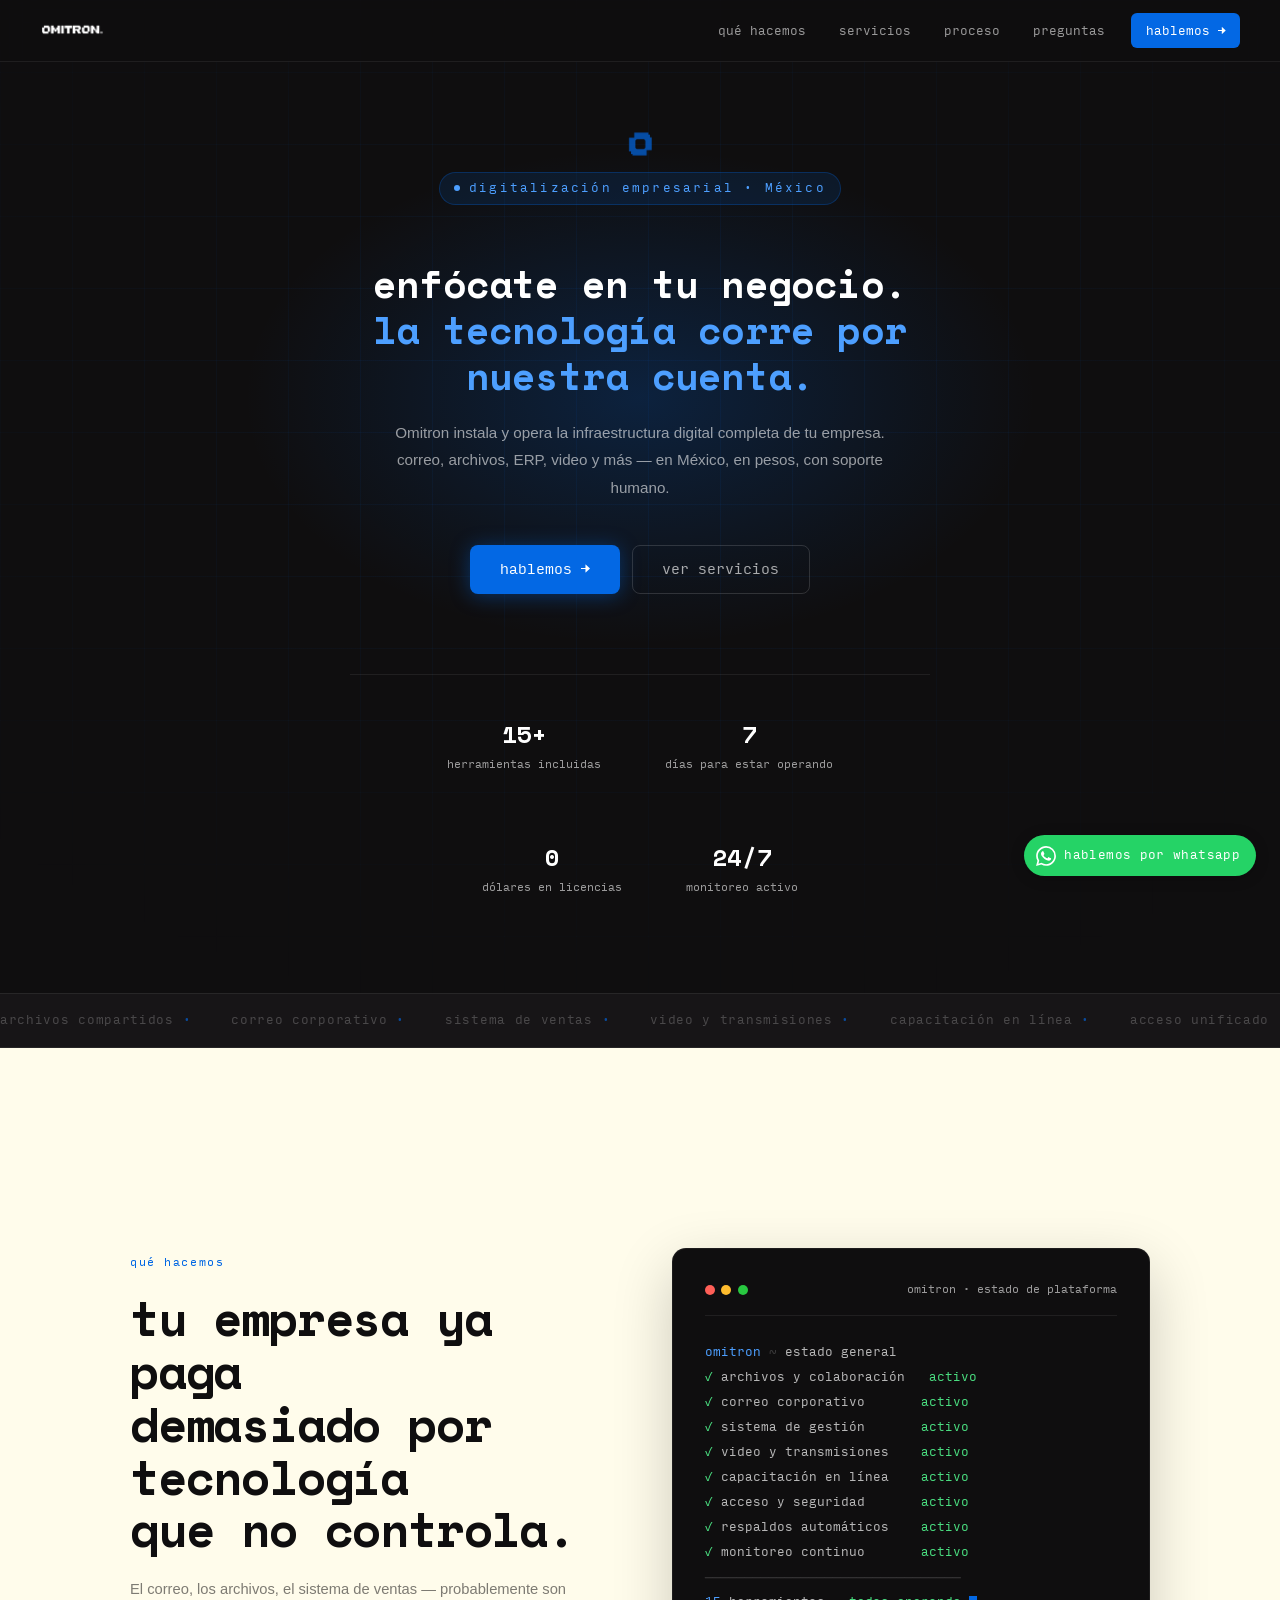
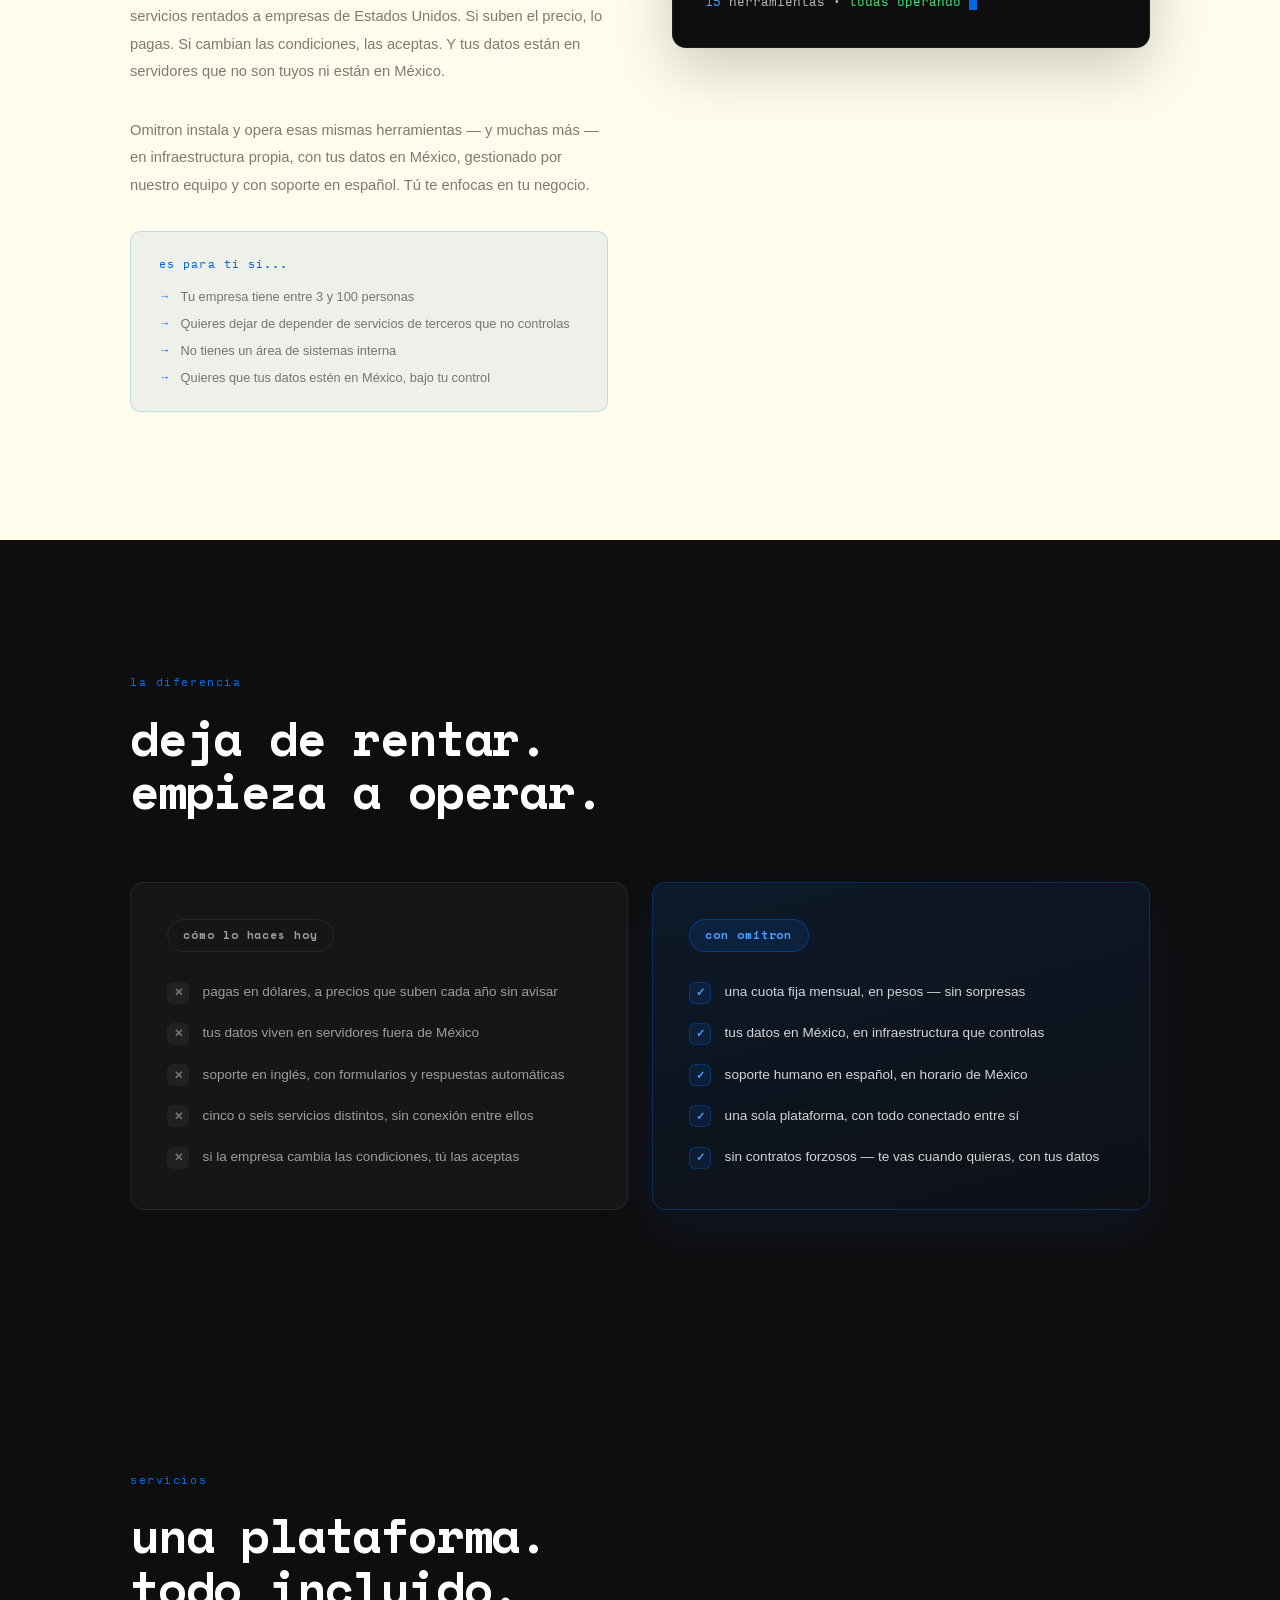
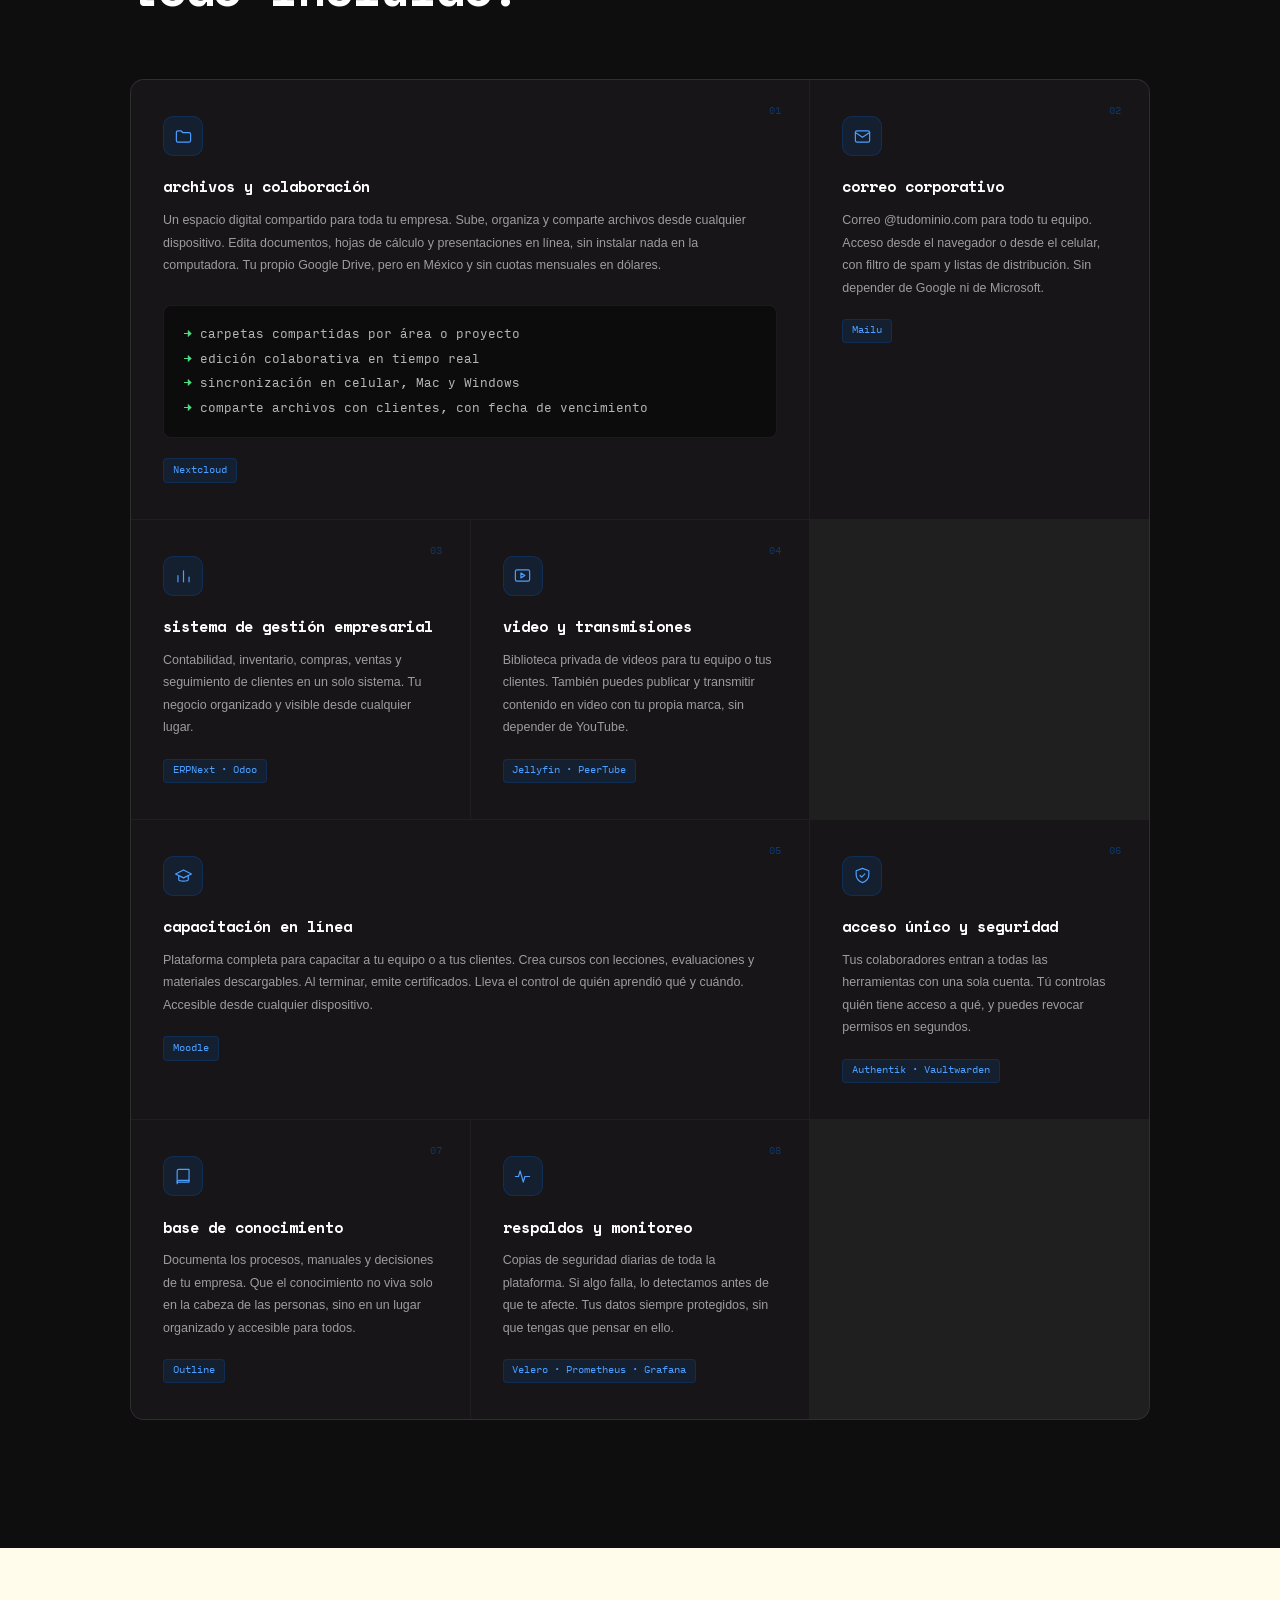
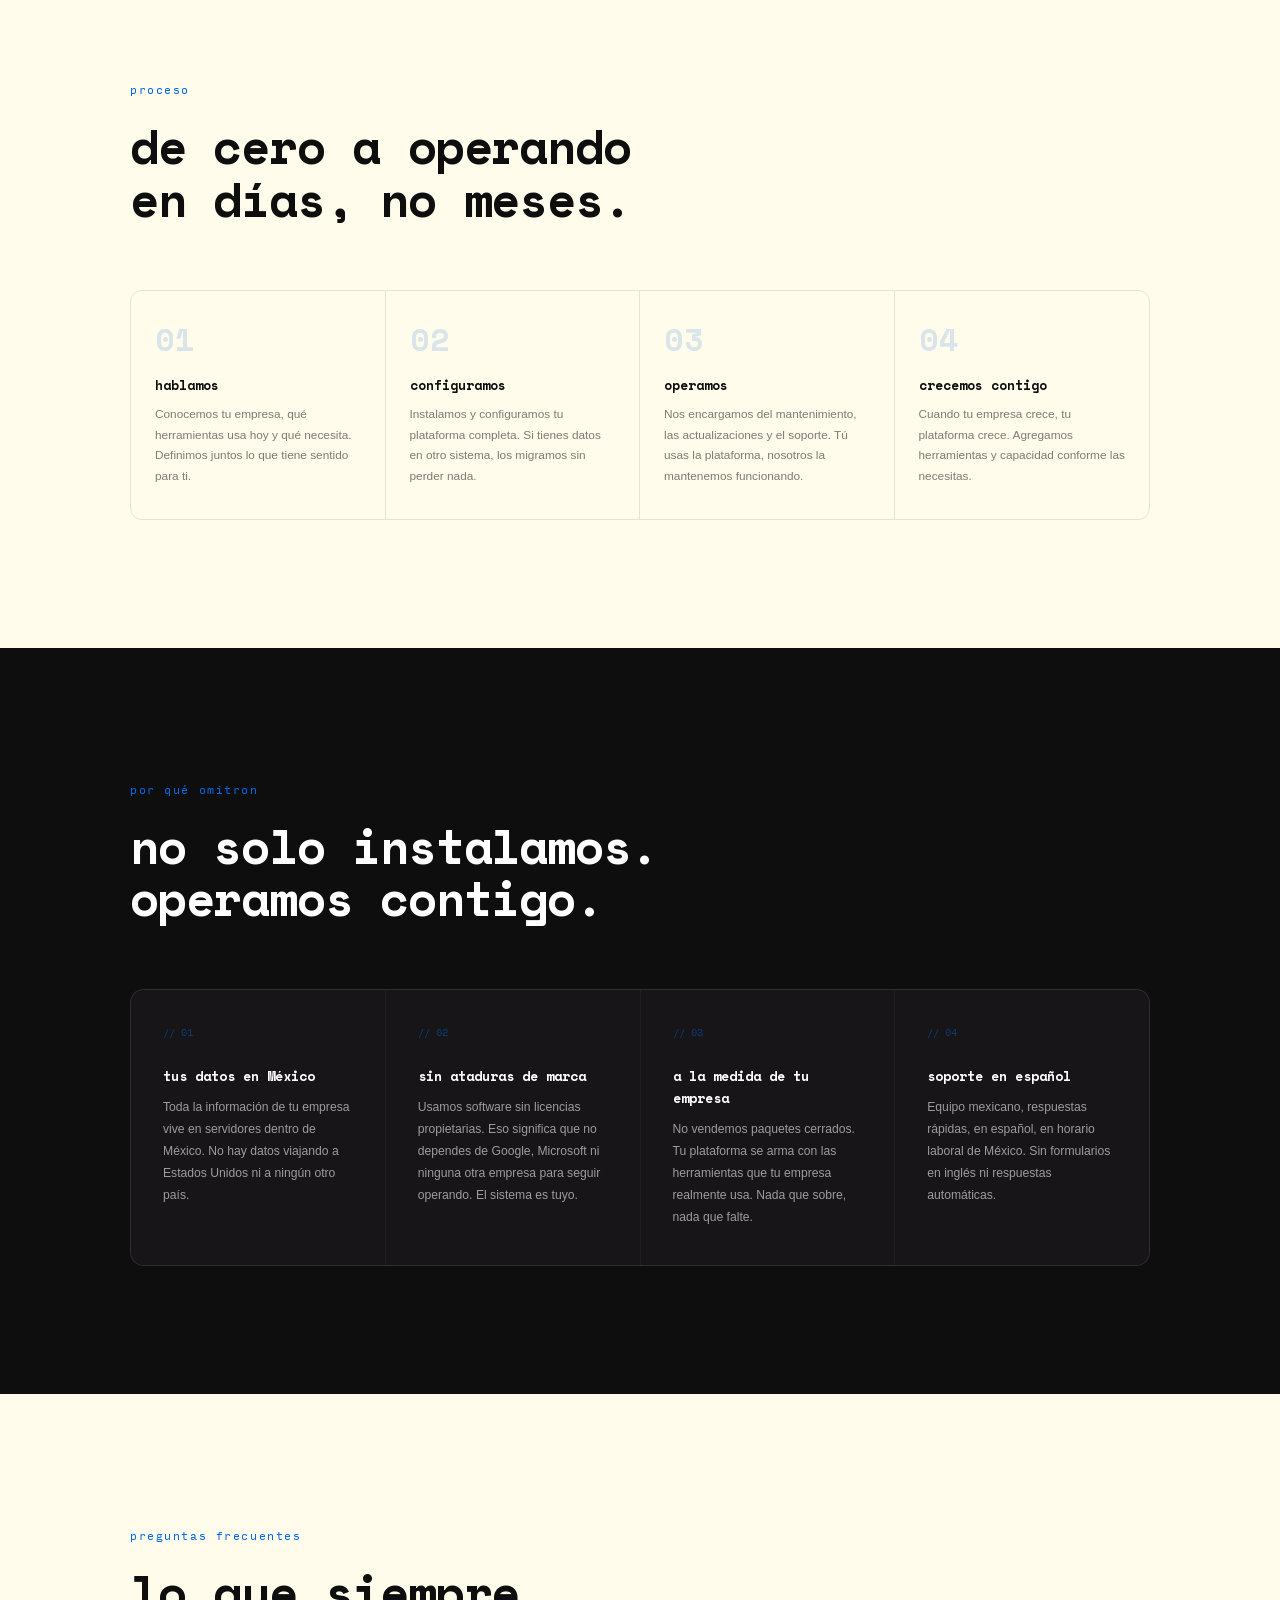
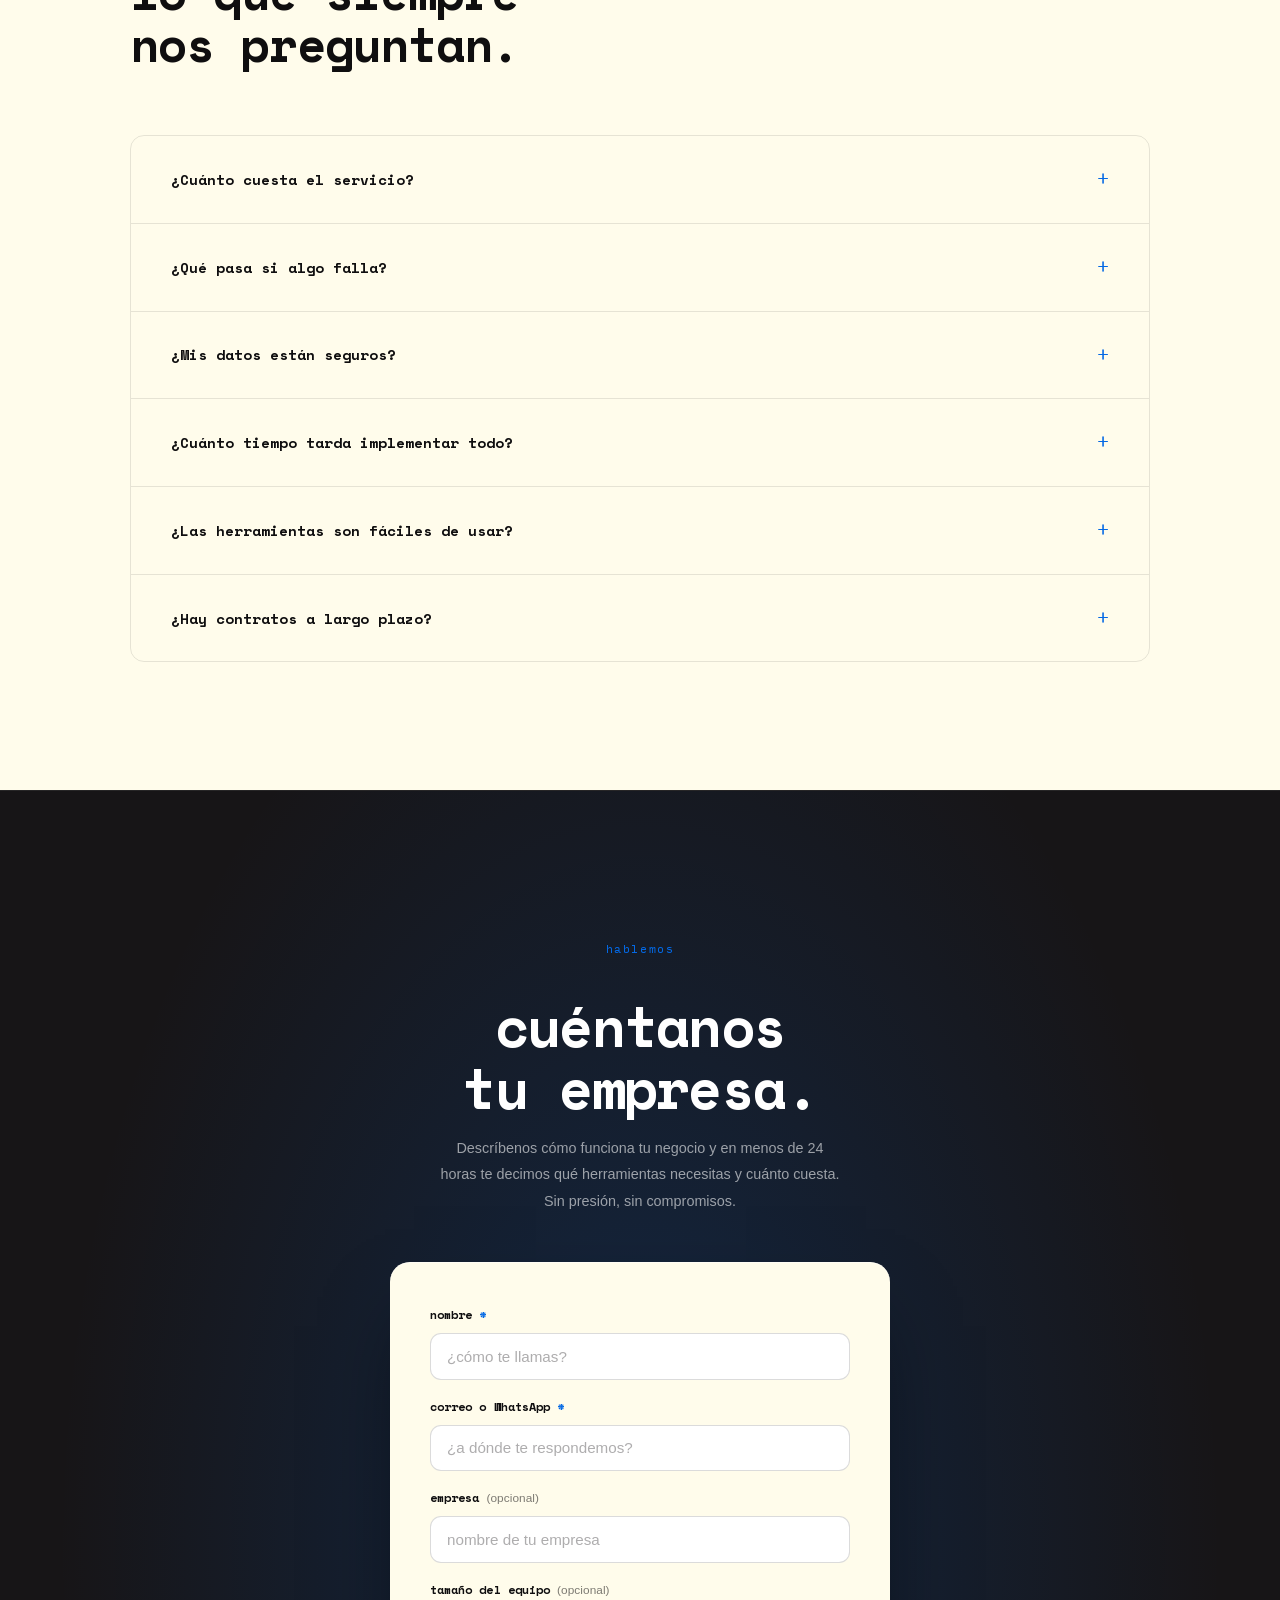
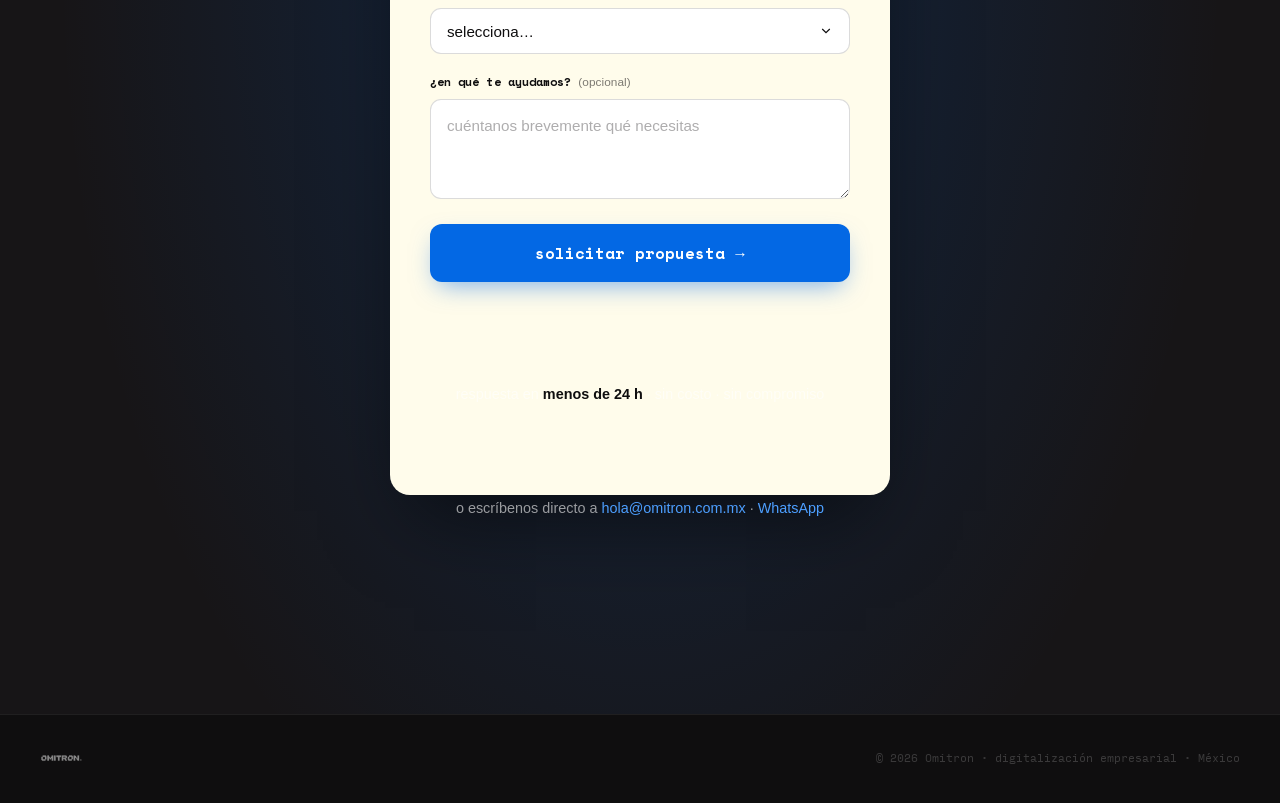
==== commit 987b0f39: "landing v1.17.0: formulario limpio orientado a conversión - Reemplaza consola terminal por tarjeta c" ====
--- a/index.html
+++ b/index.html
@@ -535,92 +535,46 @@
     Sin presión, sin compromisos.
   </p>
 
-  <div class="console" data-reveal>
-    <div class="console-bar">
-      <span class="dot r"></span><span class="dot y"></span><span class="dot g"></span>
-      <span class="console-title">omitron ~ <b>nueva-solicitud</b></span>
-      <span class="console-live">en línea</span>
-    </div>
-    <div class="console-body">
-
-      <aside class="console-log">
-        <h3>cuéntanos y<br/>nosotros nos<br/>encargamos.</h3>
-        <span class="t-line"><span class="ok">✓</span> <span class="cmd">respondemos en menos de 24 h</span></span>
-        <span class="t-line"><span class="ok">✓</span> <span class="cmd">cotización clara, en pesos</span></span>
-        <span class="t-line"><span class="ok">✓</span> <span class="cmd">sin contratos forzosos</span></span>
-        <span class="t-line"><span class="ok">✓</span> <span class="cmd">tus datos en México</span></span>
-        <span class="t-line"><span class="ok">✓</span> <span class="cmd">sin compromiso ni letra chica</span></span>
-        <div class="console-foot"><span class="p">omitron</span> <span class="dim">~</span> esperando tus datos <span class="t-cursor"></span></div>
-      </aside>
-
-      <form id="contact-form" class="console-form" novalidate>
-        <div class="cf-row">
-          <div class="cf-field">
-            <span class="cf-idx">01</span>
-            <label>
-              <span class="cf-key">nombre <span class="cf-req">*</span></span>
-              <input type="text" name="nombre" autocomplete="name" required maxlength="120" placeholder="tu nombre" />
-            </label>
-          </div>
-          <div class="cf-field">
-            <span class="cf-idx">02</span>
-            <label>
-              <span class="cf-key">empresa</span>
-              <input type="text" name="empresa" autocomplete="organization" maxlength="120" placeholder="opcional" />
-            </label>
-          </div>
-        </div>
-        <div class="cf-row">
-          <div class="cf-field">
-            <span class="cf-idx">03</span>
-            <label>
-              <span class="cf-key">tamaño del equipo</span>
-              <select name="tamano">
-                <option value="">selecciona…</option>
-                <option>1–2 personas</option>
-                <option>3–10 personas</option>
-                <option>11–30 personas</option>
-                <option>31–100 personas</option>
-                <option>más de 100</option>
-              </select>
-            </label>
-          </div>
-          <div class="cf-field">
-            <span class="cf-idx">04</span>
-            <label>
-              <span class="cf-key">qué usan hoy</span>
-              <input type="text" name="herramientas" placeholder="Google, Microsoft 365…" maxlength="200" />
-            </label>
-          </div>
-        </div>
-        <div class="cf-field">
-          <span class="cf-idx">05</span>
-          <label>
-            <span class="cf-key">correo o WhatsApp <span class="cf-req">*</span></span>
-            <input type="text" name="contacto" autocomplete="email" required maxlength="160" placeholder="para responderte" />
-          </label>
-        </div>
-        <div class="cf-field">
-          <span class="cf-idx">06</span>
-          <label>
-            <span class="cf-key">cuéntanos brevemente</span>
-            <textarea name="mensaje" rows="2" maxlength="2000" placeholder="qué necesitas o qué te gustaría resolver"></textarea>
-          </label>
-        </div>
-
-        <!-- honeypot anti-spam: oculto para humanos, tentador para bots -->
-        <div class="cf-hp" aria-hidden="true">
-          <label>No llenar este campo
-            <input type="text" name="website" tabindex="-1" autocomplete="off" />
-          </label>
-        </div>
-
-        <button type="submit" class="cta-btn" id="cf-submit">› enviar solicitud</button>
-        <p class="cf-status" id="cf-status" role="status" aria-live="polite"></p>
-      </form>
-
-    </div>
-  </div>
+  <form id="contact-form" class="lead-card" data-reveal novalidate>
+    <div class="lf-field">
+      <label for="lf-nombre">nombre <span class="req">*</span></label>
+      <input id="lf-nombre" type="text" name="nombre" autocomplete="name" required maxlength="120" placeholder="¿cómo te llamas?" />
+    </div>
+    <div class="lf-field">
+      <label for="lf-contacto">correo o WhatsApp <span class="req">*</span></label>
+      <input id="lf-contacto" type="text" name="contacto" autocomplete="email" required maxlength="160" placeholder="¿a dónde te respondemos?" />
+    </div>
+    <div class="lf-field">
+      <label for="lf-empresa">empresa <span class="opt">(opcional)</span></label>
+      <input id="lf-empresa" type="text" name="empresa" autocomplete="organization" maxlength="120" placeholder="nombre de tu empresa" />
+    </div>
+    <div class="lf-field">
+      <label for="lf-tamano">tamaño del equipo <span class="opt">(opcional)</span></label>
+      <select id="lf-tamano" name="tamano">
+        <option value="">selecciona…</option>
+        <option>1–2 personas</option>
+        <option>3–10 personas</option>
+        <option>11–30 personas</option>
+        <option>31–100 personas</option>
+        <option>más de 100</option>
+      </select>
+    </div>
+    <div class="lf-field">
+      <label for="lf-mensaje">¿en qué te ayudamos? <span class="opt">(opcional)</span></label>
+      <textarea id="lf-mensaje" name="mensaje" rows="3" maxlength="2000" placeholder="cuéntanos brevemente qué necesitas"></textarea>
+    </div>
+
+    <!-- honeypot anti-spam: oculto para humanos, tentador para bots -->
+    <div class="lf-hp" aria-hidden="true">
+      <label>No llenar este campo
+        <input type="text" name="website" tabindex="-1" autocomplete="off" />
+      </label>
+    </div>
+
+    <button type="submit" class="lf-submit" id="cf-submit">solicitar propuesta →</button>
+    <p class="lf-status" id="cf-status" role="status" aria-live="polite"></p>
+    <p class="lf-trust">respuesta en <b>menos de 24 h</b> · sin costo · sin compromiso</p>
+  </form>
 
   <p class="cf-alt">
     o escríbenos directo a
@@ -628,14 +582,6 @@
     ·
     <a href="https://wa.me/523324182097?text=Hola%2C%20me%20interesa%20conocer%20m%C3%A1s%20sobre%20Omitron" target="_blank" rel="noopener noreferrer">WhatsApp</a>
   </p>
-
-  <div class="cta-trust">
-    <span>sin contratos a largo plazo</span>
-    <span class="sep">·</span>
-    <span>respondemos en menos de 24 h</span>
-    <span class="sep">·</span>
-    <span>sin letra chica</span>
-  </div>
 </section>
 
 <!-- ── FOOTER ────────────────────────────────────────────────── -->
@@ -693,28 +639,6 @@
   if(!form) return;
   var btn = document.getElementById('cf-submit');
   var status = document.getElementById('cf-status');
-  var foot = document.querySelector('.console-foot');
-
-  // marca campos llenos (índice a verde) y actualiza el pie del log
-  function reqReady(){
-    var n = form.nombre && form.nombre.value.trim();
-    var c = form.contacto && form.contacto.value.trim();
-    return n && c;
-  }
-  form.querySelectorAll('.cf-field input, .cf-field select, .cf-field textarea').forEach(function(el){
-    if(el.name === 'website') return;
-    var field = el.closest('.cf-field');
-    var sync = function(){
-      field.classList.toggle('is-filled', !!el.value.trim());
-      if(foot){
-        foot.innerHTML = reqReady()
-          ? '<span class="p">omitron</span> <span class="dim">~</span> <span class="ok">listo para enviar</span> <span class="t-cursor"></span>'
-          : '<span class="p">omitron</span> <span class="dim">~</span> esperando tus datos <span class="t-cursor"></span>';
-      }
-    };
-    el.addEventListener('input', sync);
-    el.addEventListener('change', sync);
-  });
 
   form.addEventListener('submit', function(e){
     e.preventDefault();
@@ -744,11 +668,10 @@
       });
     }).then(function(r){
       if(r.ok && r.body.ok){
-        form.innerHTML = '<div class="cf-done">' +
-          '<span class="t-line"><span class="p">omitron</span> <span class="dim">~</span> <span class="cmd">procesando solicitud…</span></span>' +
-          '<span class="t-line"><span class="ok">✓</span> <span class="big">¡solicitud recibida!</span></span>' +
-          '<span class="t-line"><span class="cmd">te contactamos en menos de 24 h.</span></span>' +
-          '<span class="t-line"><span class="dim">// gracias por escribirnos</span> <span class="t-cursor"></span></span>' +
+        form.innerHTML = '<div class="lf-done">' +
+          '<span class="check" aria-hidden="true">✓</span>' +
+          '<h3>¡listo, gracias!</h3>' +
+          '<p>Recibimos tu mensaje. Te contactamos en menos de 24 horas.</p>' +
         '</div>';
       } else {
         throw new Error((r.body && r.body.error) || 'error');
--- a/css/main.css
+++ b/css/main.css
@@ -530,132 +530,84 @@
 }
 .cta-btn:disabled { opacity: 0.55; cursor: default; transform: none; box-shadow: none; }
 
-/* ── CONTACT CONSOLE ────────────────────────────────────── */
-.console {
+/* ── LEAD FORM (conversion-first) ───────────────────────── */
+.lead-card {
   position: relative; z-index: 1;
-  max-width: 940px; margin: 0 auto; text-align: left;
-  background: var(--dark);
-  border: 1px solid rgba(255,255,255,0.09);
-  border-radius: 16px; overflow: hidden;
-  box-shadow: 0 40px 90px -20px rgba(0,0,0,0.65),
-              0 0 0 1px rgba(3,104,228,0.06),
-              0 0 80px -30px var(--blue-glow);
-}
-.console-bar {
-  display: flex; align-items: center; gap: 0.5rem;
-  padding: 0.95rem 1.3rem;
-  border-bottom: 1px solid var(--border);
-  background: linear-gradient(rgba(255,255,255,0.03), rgba(255,255,255,0));
-}
-.console-bar .dot { width: 11px; height: 11px; }
-.console-title {
-  font-family: var(--ff-body); font-size: 0.73rem;
-  color: var(--muted); margin-left: 0.7rem;
-}
-.console-title b { color: rgba(255,255,255,0.75); font-weight: 400; }
-.console-live {
-  margin-left: auto; display: inline-flex; align-items: center; gap: 0.42rem;
-  font-family: var(--ff-body); font-size: 0.67rem; color: #4ade80;
-  letter-spacing: 0.03em;
-}
-.console-live::before {
-  content: ''; width: 7px; height: 7px; border-radius: 50%;
-  background: #4ade80; box-shadow: 0 0 9px #4ade80; animation: pulse 2.4s ease-in-out infinite;
-}
-.console-body { display: grid; grid-template-columns: 0.85fr 1.15fr; }
-.console-log {
-  padding: 2.1rem 1.85rem;
-  border-right: 1px solid var(--border);
-  background: rgba(0,0,0,0.22);
-}
-.console-log h3 {
-  font-family: var(--ff-title); font-size: 0.92rem; font-weight: 700;
-  color: var(--white); margin-bottom: 1.5rem; letter-spacing: -0.01em; line-height: 1.4;
-}
-.console-log .t-line { font-size: 0.75rem; line-height: 1.9; }
-.console-foot {
-  margin-top: 1.5rem; padding-top: 1.2rem; border-top: 1px dashed var(--border);
-  font-family: var(--ff-body); font-size: 0.73rem; color: var(--muted);
-}
-.console-foot .p { color: var(--blue-hi); }
-
-/* form */
-.console-form {
-  padding: 2.1rem 2rem;
-  display: flex; flex-direction: column; gap: 1.4rem;
-}
-.cf-row { display: flex; gap: 1.5rem; }
-.cf-row .cf-field { flex: 1; min-width: 0; }
-.cf-field { position: relative; padding-left: 1.9rem; }
-.cf-idx {
-  position: absolute; left: 0; top: 0.15rem;
-  font-family: var(--ff-title); font-size: 0.7rem;
-  color: var(--blue-hi); opacity: 0.55; transition: opacity 0.2s;
-}
-.cf-field > label { display: flex; flex-direction: column; gap: 0.45rem; }
-.cf-key {
-  font-family: var(--ff-body); font-size: 0.72rem;
-  color: var(--muted); letter-spacing: 0.02em; transition: color 0.2s;
-}
-.cf-key::before { content: '> '; color: var(--blue-hi); }
-.cf-req { color: var(--blue-hi); }
-.cf-field input,
-.cf-field select,
-.cf-field textarea {
-  width: 100%; font-family: var(--ff-content); font-size: 0.9rem;
-  color: var(--white); background: transparent;
-  border: none; border-bottom: 1px solid rgba(255,255,255,0.15);
-  border-radius: 0; padding: 0.45rem 0.15rem;
-  caret-color: var(--blue-hi);
-  transition: border-color 0.2s, box-shadow 0.2s;
-}
-.cf-field textarea { resize: vertical; min-height: 44px; line-height: 1.6; }
-.cf-field input::placeholder,
-.cf-field textarea::placeholder { color: rgba(255,255,255,0.26); }
-.cf-field select { appearance: none; cursor: pointer; color: rgba(255,255,255,0.9);
-  background-image: url("data:image/svg+xml,%3Csvg xmlns='http://www.w3.org/2000/svg' width='12' height='12' viewBox='0 0 24 24' fill='none' stroke='%234d9fff' stroke-width='2.5'%3E%3Cpath d='m6 9 6 6 6-6'/%3E%3C/svg%3E");
-  background-repeat: no-repeat; background-position: right 0.25rem center;
-  padding-right: 1.8rem;
-}
-.cf-field select option { color: #111; background: #fff; }
-.cf-field input:focus,
-.cf-field select:focus,
-.cf-field textarea:focus {
-  outline: none; border-bottom-color: var(--blue-hi);
-  box-shadow: 0 1px 0 0 var(--blue-hi), 0 10px 30px -14px rgba(3,104,228,0.6);
-}
-.cf-field:focus-within .cf-idx { opacity: 1; }
-.cf-field:focus-within .cf-key { color: var(--blue-hi); }
-.cf-field.is-filled .cf-idx { opacity: 1; color: #4ade80; }
-
-/* staggered entrance tied to the reveal system */
-.console.is-visible .console-form > * {
-  animation: cf-in 0.5s cubic-bezier(0.2,0.7,0.2,1) both;
-}
-.console.is-visible .console-form > *:nth-child(1) { animation-delay: 0.08s; }
-.console.is-visible .console-form > *:nth-child(2) { animation-delay: 0.15s; }
-.console.is-visible .console-form > *:nth-child(3) { animation-delay: 0.22s; }
-.console.is-visible .console-form > *:nth-child(4) { animation-delay: 0.29s; }
-.console.is-visible .console-form > *:nth-child(5) { animation-delay: 0.36s; }
-@keyframes cf-in { from { opacity: 0; transform: translateY(10px); } to { opacity: 1; transform: none; } }
-
-.console-form .cta-btn { margin-top: 0.5rem; justify-content: center; width: 100%; }
-.cf-hp { position: absolute; left: -9999px; width: 1px; height: 1px; overflow: hidden; }
-.cf-status {
-  font-family: var(--ff-body); font-size: 0.75rem; margin: 0; min-height: 1em;
-  color: var(--muted);
-}
-.cf-status.is-error { color: #ff8a8a; }
-
-/* success — respuesta tipo terminal */
-.cf-done { padding: 0.5rem 0; }
-.cf-done .t-line { font-size: 0.85rem; line-height: 2.1; }
-.cf-done .t-line .big { font-family: var(--ff-title); font-size: 1.05rem; font-weight: 700; color: var(--white); }
+  max-width: 500px; margin: 0 auto; text-align: left;
+  display: flex; flex-direction: column; gap: 1.15rem;
+  background: var(--cream);
+  border-radius: 20px;
+  padding: 2.75rem 2.5rem 2.5rem;
+  box-shadow: 0 40px 80px -24px rgba(0,0,0,0.6), 0 1px 0 rgba(255,255,255,0.5) inset;
+}
+.lf-field { display: flex; flex-direction: column; gap: 0.5rem; }
+.lf-field > label {
+  font-family: var(--ff-title); font-size: 0.74rem; font-weight: 700;
+  color: var(--dark); letter-spacing: 0.005em;
+}
+.lf-field .req { color: var(--blue); }
+.lf-field .opt { color: var(--muted-d); font-weight: 400; font-family: var(--ff-content); }
+.lf-field input,
+.lf-field select,
+.lf-field textarea {
+  width: 100%; font-family: var(--ff-content); font-size: 0.95rem;
+  color: var(--dark); background: #fff;
+  border: 1px solid rgba(18,16,17,0.15); border-radius: 11px;
+  padding: 0.85rem 1rem; transition: border-color 0.15s, box-shadow 0.15s;
+}
+.lf-field textarea { resize: vertical; min-height: 92px; line-height: 1.55; }
+.lf-field input::placeholder,
+.lf-field textarea::placeholder { color: rgba(18,16,17,0.34); }
+.lf-field select { appearance: none; cursor: pointer;
+  background-image: url("data:image/svg+xml,%3Csvg xmlns='http://www.w3.org/2000/svg' width='14' height='14' viewBox='0 0 24 24' fill='none' stroke='%230f0e0f' stroke-width='2' stroke-linecap='round'%3E%3Cpath d='m6 9 6 6 6-6'/%3E%3C/svg%3E");
+  background-repeat: no-repeat; background-position: right 1rem center; padding-right: 2.5rem;
+}
+.lf-field select:invalid { color: rgba(18,16,17,0.34); }
+.lf-field input:focus,
+.lf-field select:focus,
+.lf-field textarea:focus {
+  outline: none; border-color: var(--blue);
+  box-shadow: 0 0 0 3px var(--blue-dim);
+}
+.lf-submit {
+  margin-top: 0.4rem;
+  font-family: var(--ff-title); font-size: 0.98rem; font-weight: 700;
+  color: #fff; background: var(--blue); border: none; cursor: pointer;
+  border-radius: 12px; padding: 1.05rem 1.5rem; width: 100%;
+  display: inline-flex; align-items: center; justify-content: center; gap: 0.5rem;
+  transition: background 0.15s, transform 0.15s, box-shadow 0.15s;
+  box-shadow: 0 10px 26px -8px rgba(3,104,228,0.55);
+}
+.lf-submit:hover { background: #0256c0; transform: translateY(-1px); box-shadow: 0 14px 32px -8px rgba(3,104,228,0.7); }
+.lf-submit:active { transform: translateY(0); }
+.lf-submit:disabled { opacity: 0.6; cursor: default; transform: none; box-shadow: none; }
+.lf-hp { position: absolute; left: -9999px; width: 1px; height: 1px; overflow: hidden; }
+.lf-status {
+  font-family: var(--ff-content); font-size: 0.8rem; color: var(--muted-d);
+  min-height: 1em; margin: 0; text-align: center;
+}
+.lf-status.is-error { color: #c0392b; }
+.lf-trust {
+  font-family: var(--ff-content); font-size: 0.75rem; color: var(--muted-d);
+  text-align: center; margin: 0.25rem 0 0; line-height: 1.5;
+}
+.lf-trust b { color: var(--dark); font-weight: 600; }
+
+/* success */
+.lf-done { text-align: center; padding: 1.75rem 0.5rem; }
+.lf-done .check {
+  display: inline-flex; align-items: center; justify-content: center;
+  width: 56px; height: 56px; border-radius: 999px;
+  background: rgba(3,104,228,0.12); color: var(--blue);
+  font-size: 1.7rem; margin-bottom: 1.15rem;
+}
+.lf-done h3 { font-family: var(--ff-title); font-size: 1.2rem; font-weight: 700; color: var(--dark); margin-bottom: 0.55rem; }
+.lf-done p { font-family: var(--ff-content); font-size: 0.88rem; color: var(--muted-d); max-width: 320px; margin: 0 auto; line-height: 1.65; }
 
 .cf-alt {
   position: relative; z-index: 1;
   font-family: var(--ff-content); font-size: 0.8rem; color: var(--muted);
-  margin: 1.6rem auto 0; max-width: 940px;
+  margin: 1.6rem auto 0; max-width: 500px;
 }
 .cf-alt a { color: var(--blue-hi); text-decoration: none; }
 .cf-alt a:hover { text-decoration: underline; }
@@ -857,15 +809,8 @@
   #what { padding: 4rem 0 !important; }
   #cta { padding: 5rem 1.25rem; }
 
-  /* Contact console — apilar en móvil */
-  .console-body { grid-template-columns: 1fr; }
-  .console-log {
-    border-right: none; border-bottom: 1px solid var(--border);
-    padding: 1.6rem 1.4rem;
-  }
-  .console-form { padding: 1.6rem 1.4rem; gap: 1.25rem; }
-  .cf-row { flex-direction: column; gap: 1.25rem; }
-  .console-title b { display: none; }
+  /* Lead form — ajuste móvil */
+  .lead-card { padding: 2rem 1.4rem 1.75rem; border-radius: 16px; }
 
   /* FAQ */
   .faq-item summary { padding: 1.5rem 1.25rem; }
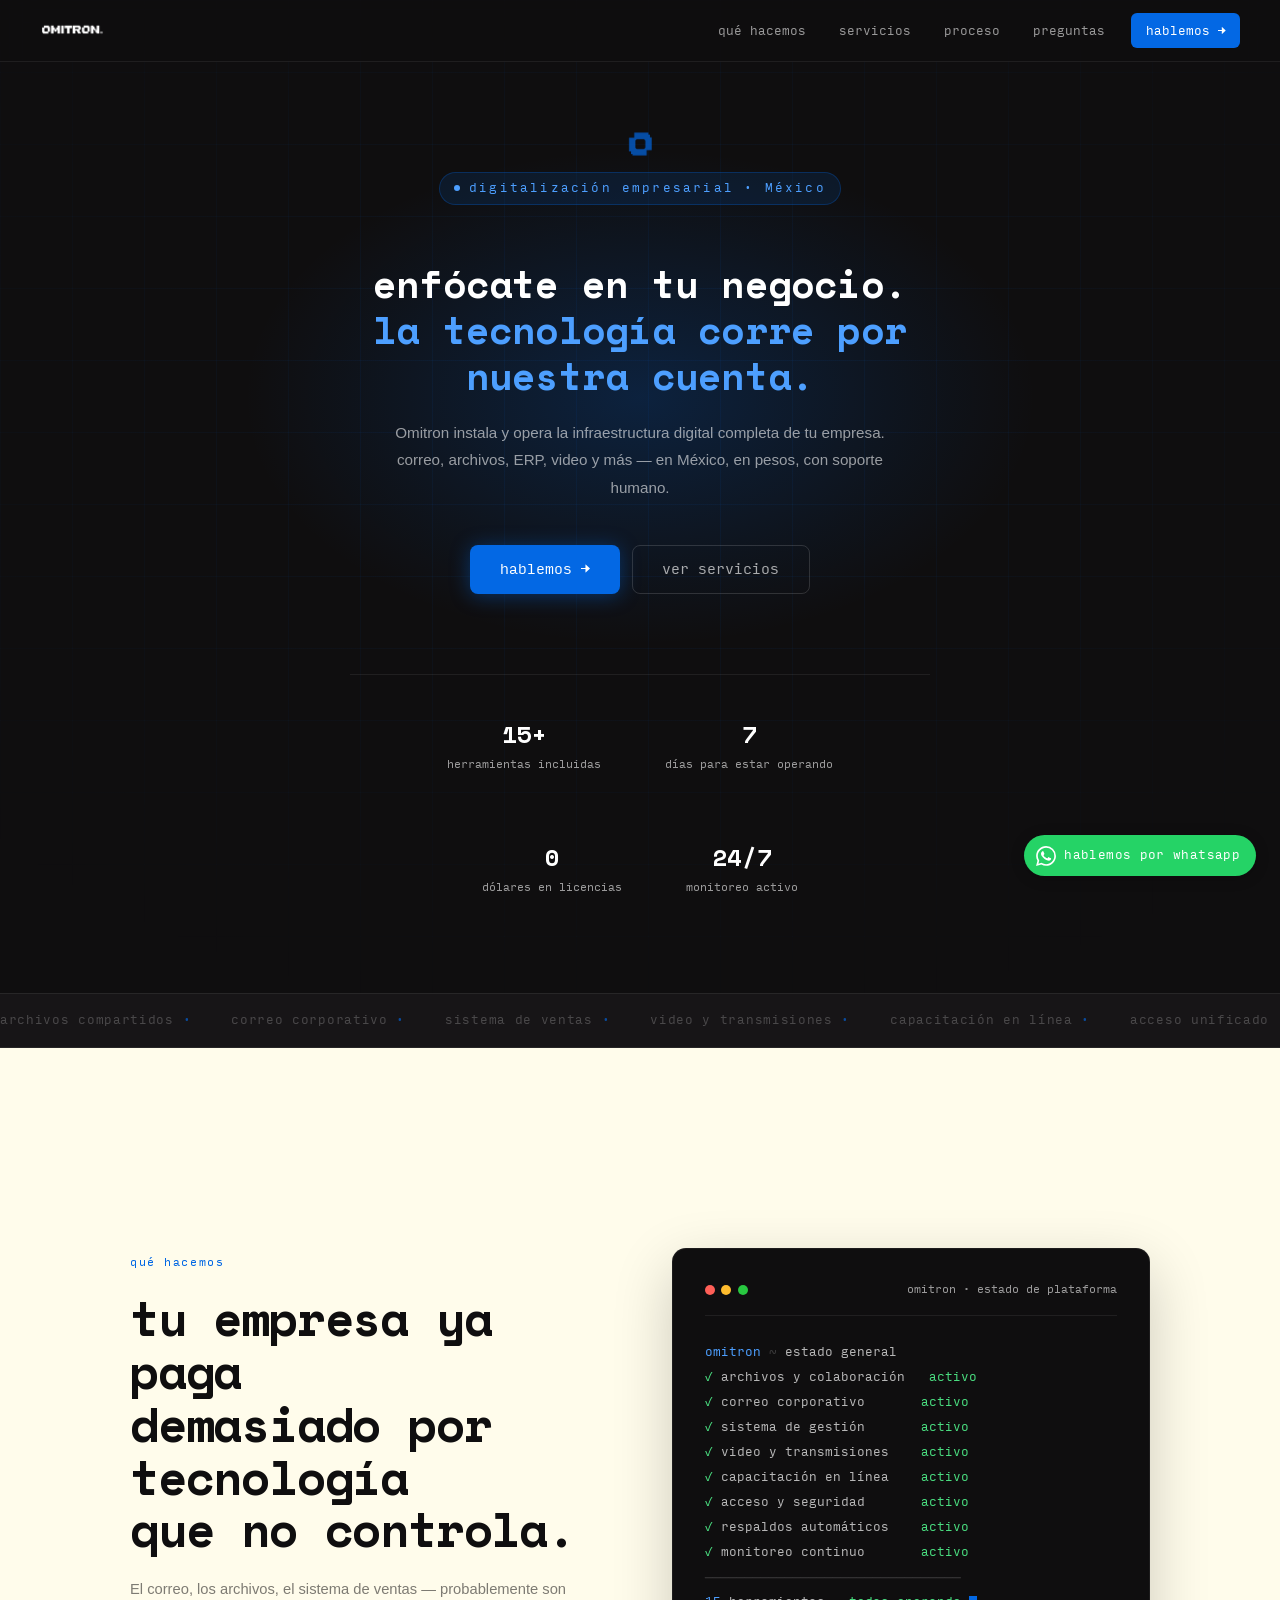
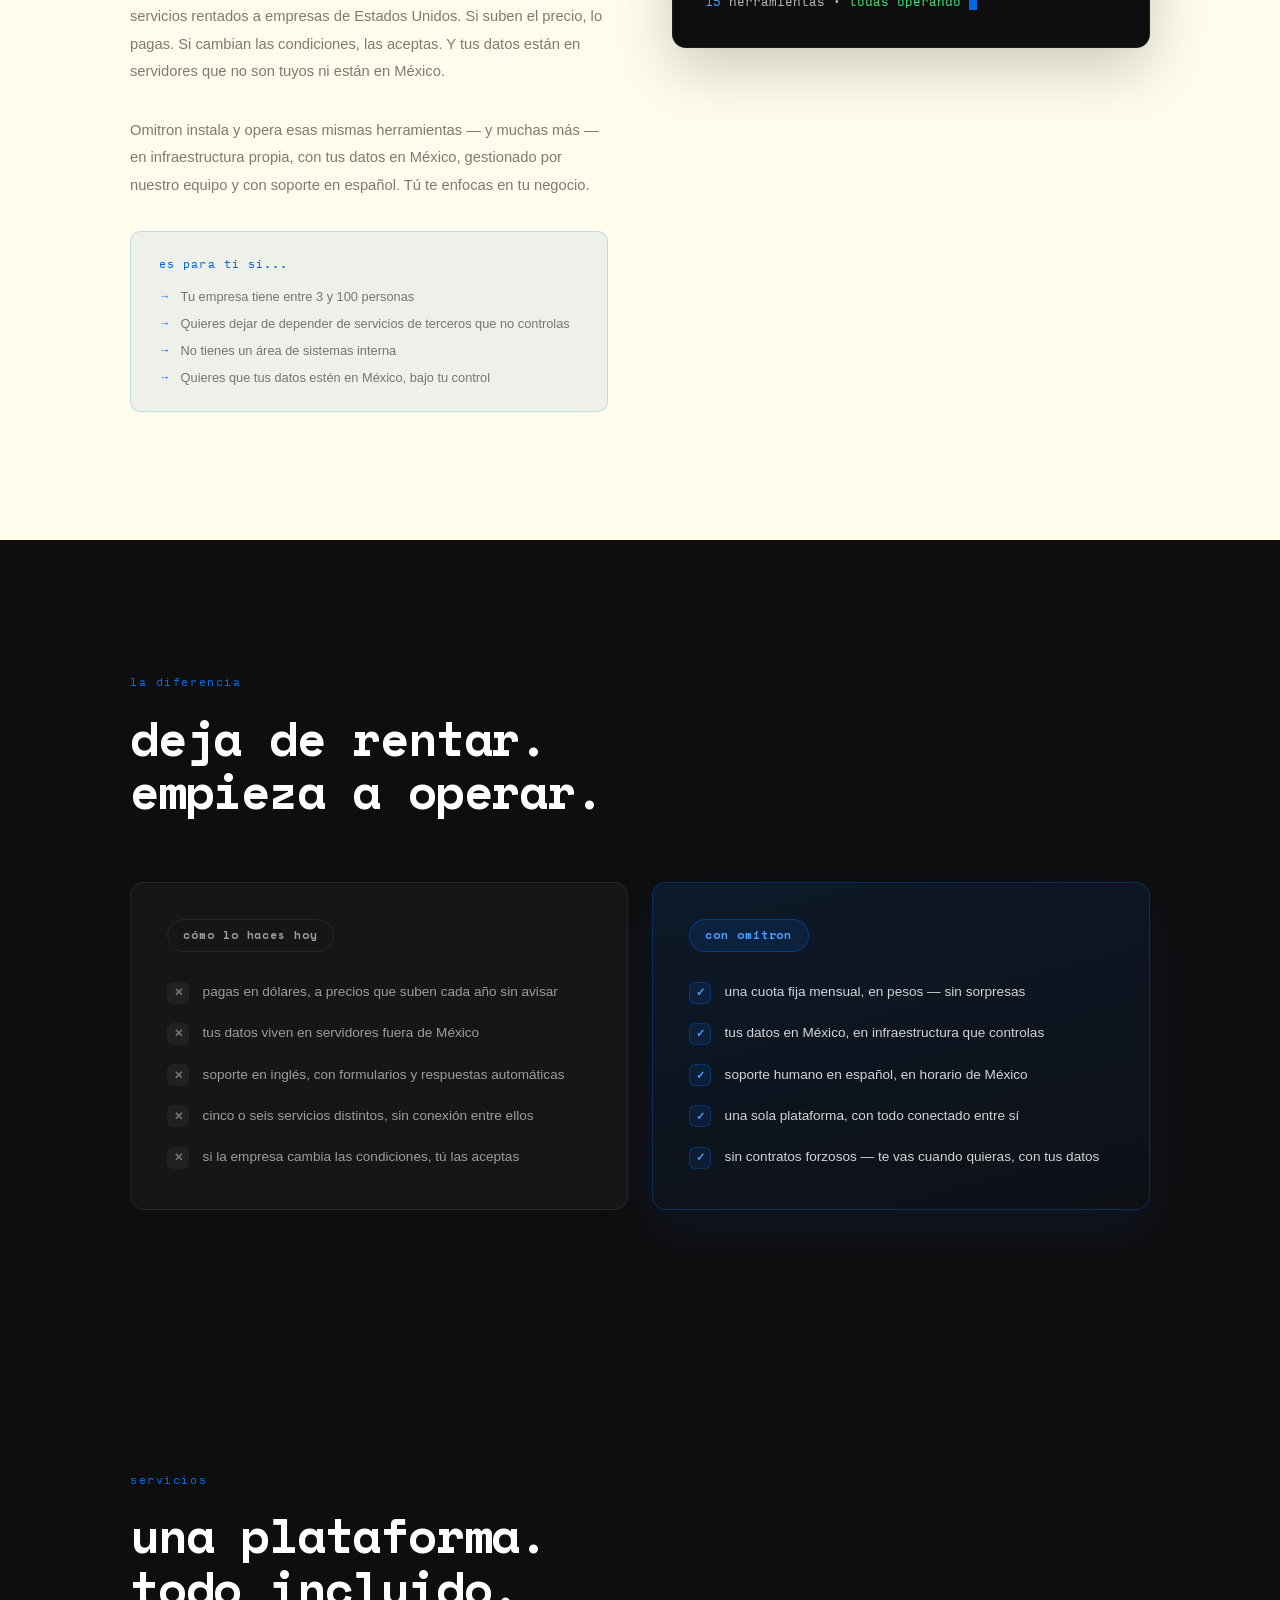
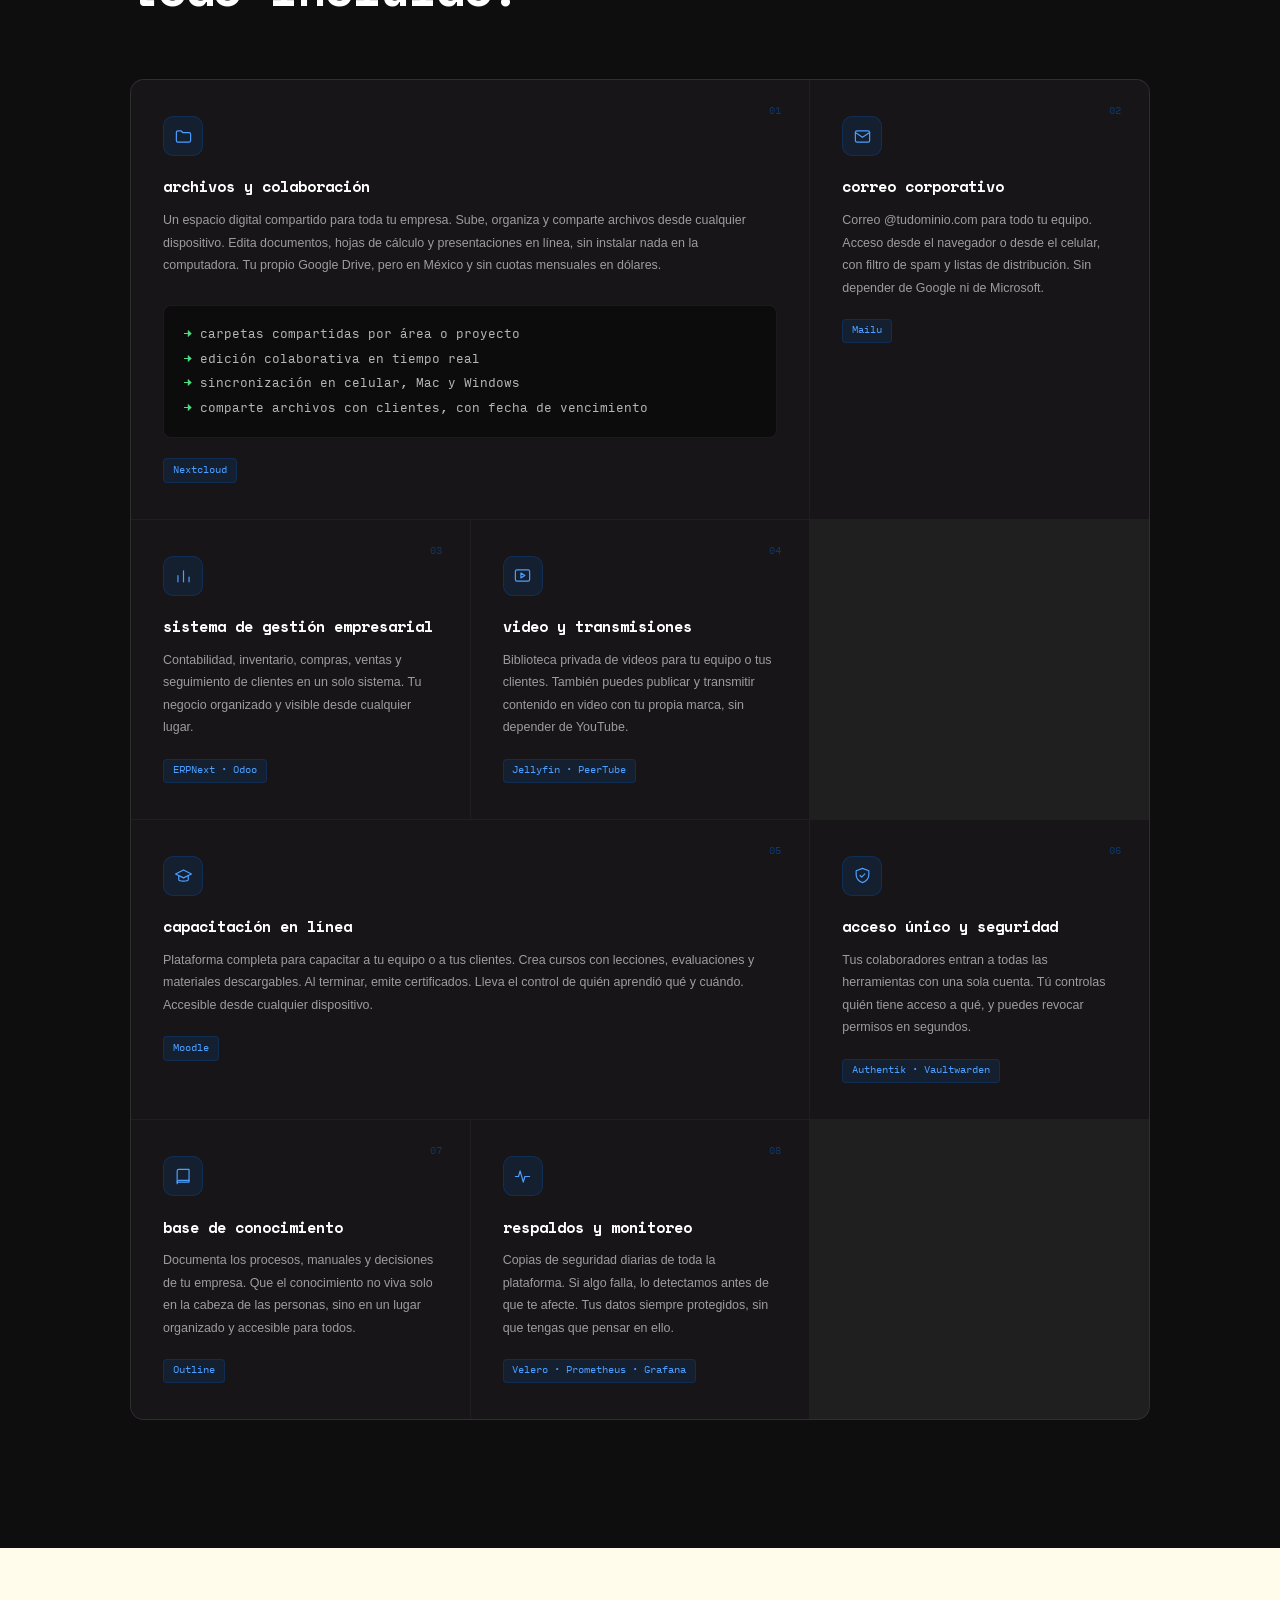
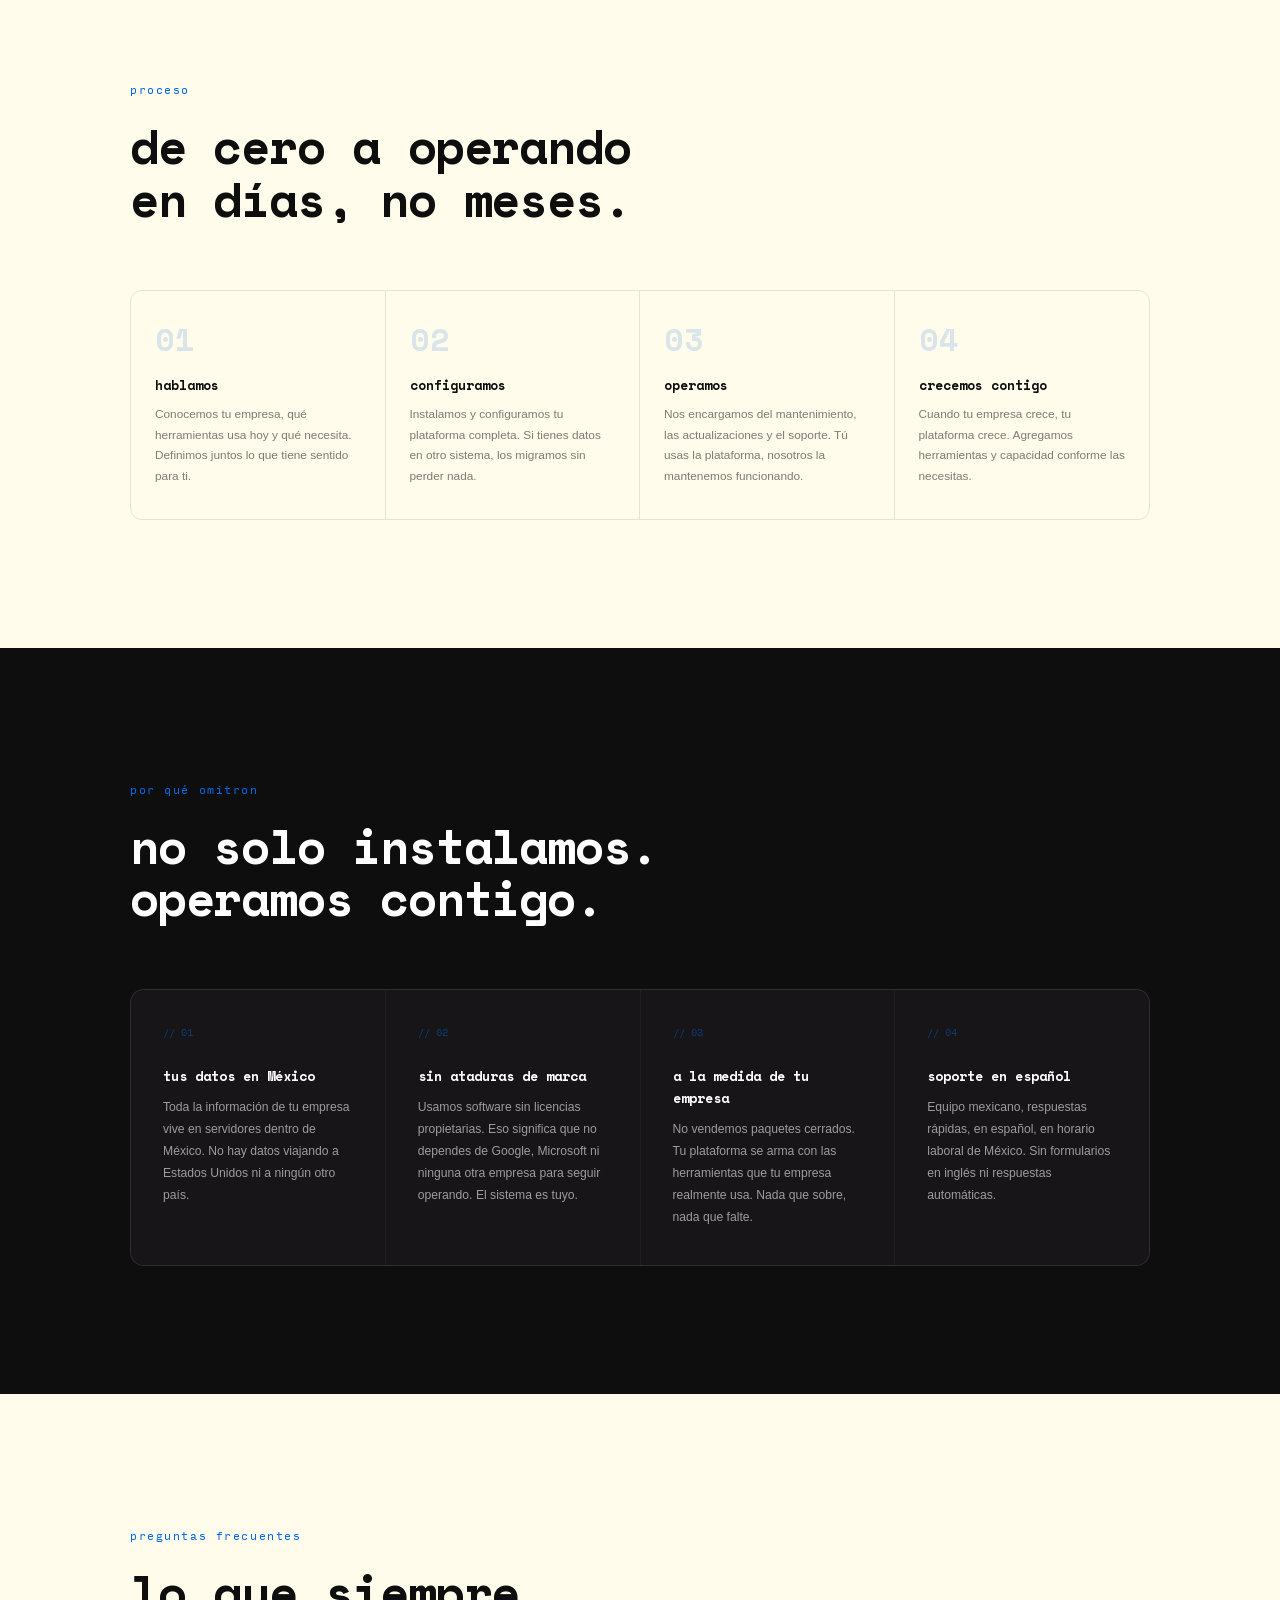
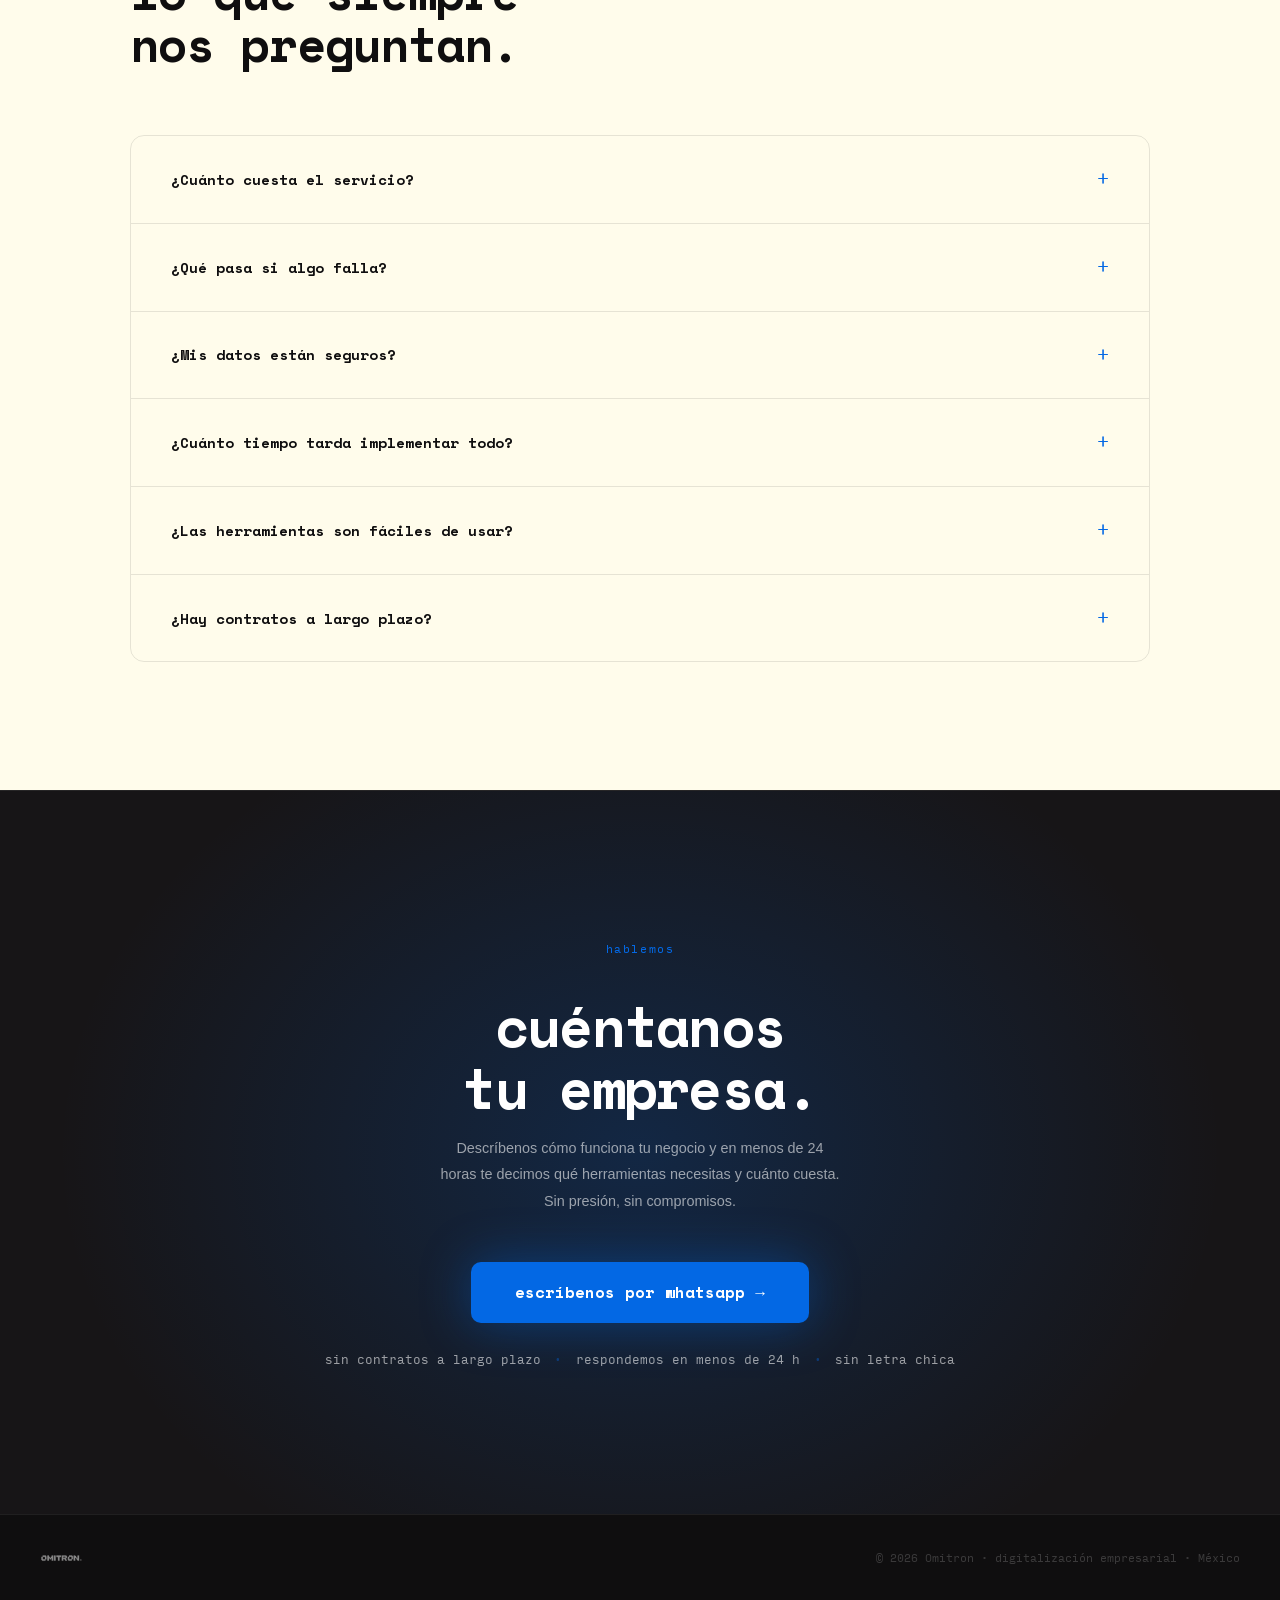
==== commit 1ca7f426: "landing v1.18.0: quita formulario, CTA vuelve a link de WhatsApp" ====
--- a/index.html
+++ b/index.html
@@ -534,54 +534,17 @@
     te decimos qué herramientas necesitas y cuánto cuesta.
     Sin presión, sin compromisos.
   </p>
-
-  <form id="contact-form" class="lead-card" data-reveal novalidate>
-    <div class="lf-field">
-      <label for="lf-nombre">nombre <span class="req">*</span></label>
-      <input id="lf-nombre" type="text" name="nombre" autocomplete="name" required maxlength="120" placeholder="¿cómo te llamas?" />
-    </div>
-    <div class="lf-field">
-      <label for="lf-contacto">correo o WhatsApp <span class="req">*</span></label>
-      <input id="lf-contacto" type="text" name="contacto" autocomplete="email" required maxlength="160" placeholder="¿a dónde te respondemos?" />
-    </div>
-    <div class="lf-field">
-      <label for="lf-empresa">empresa <span class="opt">(opcional)</span></label>
-      <input id="lf-empresa" type="text" name="empresa" autocomplete="organization" maxlength="120" placeholder="nombre de tu empresa" />
-    </div>
-    <div class="lf-field">
-      <label for="lf-tamano">tamaño del equipo <span class="opt">(opcional)</span></label>
-      <select id="lf-tamano" name="tamano">
-        <option value="">selecciona…</option>
-        <option>1–2 personas</option>
-        <option>3–10 personas</option>
-        <option>11–30 personas</option>
-        <option>31–100 personas</option>
-        <option>más de 100</option>
-      </select>
-    </div>
-    <div class="lf-field">
-      <label for="lf-mensaje">¿en qué te ayudamos? <span class="opt">(opcional)</span></label>
-      <textarea id="lf-mensaje" name="mensaje" rows="3" maxlength="2000" placeholder="cuéntanos brevemente qué necesitas"></textarea>
-    </div>
-
-    <!-- honeypot anti-spam: oculto para humanos, tentador para bots -->
-    <div class="lf-hp" aria-hidden="true">
-      <label>No llenar este campo
-        <input type="text" name="website" tabindex="-1" autocomplete="off" />
-      </label>
-    </div>
-
-    <button type="submit" class="lf-submit" id="cf-submit">solicitar propuesta →</button>
-    <p class="lf-status" id="cf-status" role="status" aria-live="polite"></p>
-    <p class="lf-trust">respuesta en <b>menos de 24 h</b> · sin costo · sin compromiso</p>
-  </form>
-
-  <p class="cf-alt">
-    o escríbenos directo a
-    <a href="mailto:hola@omitron.com.mx">hola@omitron.com.mx</a>
-    ·
-    <a href="https://wa.me/523324182097?text=Hola%2C%20me%20interesa%20conocer%20m%C3%A1s%20sobre%20Omitron" target="_blank" rel="noopener noreferrer">WhatsApp</a>
-  </p>
+  <a href="https://wa.me/523324182097?text=Hola%2C%20me%20interesa%20conocer%20m%C3%A1s%20sobre%20Omitron"
+     class="cta-btn" target="_blank" rel="noopener noreferrer">
+    escríbenos por WhatsApp →
+  </a>
+  <div class="cta-trust">
+    <span>sin contratos a largo plazo</span>
+    <span class="sep">·</span>
+    <span>respondemos en menos de 24 h</span>
+    <span class="sep">·</span>
+    <span>sin letra chica</span>
+  </div>
 </section>
 
 <!-- ── FOOTER ────────────────────────────────────────────────── -->
@@ -632,58 +595,6 @@
   }, { threshold: 0.12, rootMargin: '0px 0px -60px 0px' });
   els.forEach(function(el){ io.observe(el); });
 })();
-
-/* ── Formulario de contacto ─────────────────────────────── */
-(function(){
-  var form = document.getElementById('contact-form');
-  if(!form) return;
-  var btn = document.getElementById('cf-submit');
-  var status = document.getElementById('cf-status');
-
-  form.addEventListener('submit', function(e){
-    e.preventDefault();
-    status.className = 'cf-status';
-    status.textContent = '';
-
-    var data = {};
-    new FormData(form).forEach(function(v, k){ data[k] = v; });
-
-    if(!data.nombre || !data.contacto){
-      status.textContent = 'Por favor llena tu nombre y un medio de contacto.';
-      status.classList.add('is-error');
-      return;
-    }
-
-    btn.disabled = true;
-    var original = btn.textContent;
-    btn.textContent = 'enviando…';
-
-    fetch('/api/contact', {
-      method: 'POST',
-      headers: { 'Content-Type': 'application/json' },
-      body: JSON.stringify(data)
-    }).then(function(res){
-      return res.json().catch(function(){ return {}; }).then(function(body){
-        return { ok: res.ok, body: body };
-      });
-    }).then(function(r){
-      if(r.ok && r.body.ok){
-        form.innerHTML = '<div class="lf-done">' +
-          '<span class="check" aria-hidden="true">✓</span>' +
-          '<h3>¡listo, gracias!</h3>' +
-          '<p>Recibimos tu mensaje. Te contactamos en menos de 24 horas.</p>' +
-        '</div>';
-      } else {
-        throw new Error((r.body && r.body.error) || 'error');
-      }
-    }).catch(function(){
-      btn.disabled = false;
-      btn.textContent = original;
-      status.textContent = 'No se pudo enviar. Escríbenos por WhatsApp o a hola@omitron.com.mx.';
-      status.classList.add('is-error');
-    });
-  });
-})();
 </script>
 
 </body>
--- a/css/main.css
+++ b/css/main.css
@@ -528,89 +528,6 @@
   background: #0256c0; transform: translateY(-2px);
   box-shadow: 0 0 70px rgba(3,104,228,0.55);
 }
-.cta-btn:disabled { opacity: 0.55; cursor: default; transform: none; box-shadow: none; }
-
-/* ── LEAD FORM (conversion-first) ───────────────────────── */
-.lead-card {
-  position: relative; z-index: 1;
-  max-width: 500px; margin: 0 auto; text-align: left;
-  display: flex; flex-direction: column; gap: 1.15rem;
-  background: var(--cream);
-  border-radius: 20px;
-  padding: 2.75rem 2.5rem 2.5rem;
-  box-shadow: 0 40px 80px -24px rgba(0,0,0,0.6), 0 1px 0 rgba(255,255,255,0.5) inset;
-}
-.lf-field { display: flex; flex-direction: column; gap: 0.5rem; }
-.lf-field > label {
-  font-family: var(--ff-title); font-size: 0.74rem; font-weight: 700;
-  color: var(--dark); letter-spacing: 0.005em;
-}
-.lf-field .req { color: var(--blue); }
-.lf-field .opt { color: var(--muted-d); font-weight: 400; font-family: var(--ff-content); }
-.lf-field input,
-.lf-field select,
-.lf-field textarea {
-  width: 100%; font-family: var(--ff-content); font-size: 0.95rem;
-  color: var(--dark); background: #fff;
-  border: 1px solid rgba(18,16,17,0.15); border-radius: 11px;
-  padding: 0.85rem 1rem; transition: border-color 0.15s, box-shadow 0.15s;
-}
-.lf-field textarea { resize: vertical; min-height: 92px; line-height: 1.55; }
-.lf-field input::placeholder,
-.lf-field textarea::placeholder { color: rgba(18,16,17,0.34); }
-.lf-field select { appearance: none; cursor: pointer;
-  background-image: url("data:image/svg+xml,%3Csvg xmlns='http://www.w3.org/2000/svg' width='14' height='14' viewBox='0 0 24 24' fill='none' stroke='%230f0e0f' stroke-width='2' stroke-linecap='round'%3E%3Cpath d='m6 9 6 6 6-6'/%3E%3C/svg%3E");
-  background-repeat: no-repeat; background-position: right 1rem center; padding-right: 2.5rem;
-}
-.lf-field select:invalid { color: rgba(18,16,17,0.34); }
-.lf-field input:focus,
-.lf-field select:focus,
-.lf-field textarea:focus {
-  outline: none; border-color: var(--blue);
-  box-shadow: 0 0 0 3px var(--blue-dim);
-}
-.lf-submit {
-  margin-top: 0.4rem;
-  font-family: var(--ff-title); font-size: 0.98rem; font-weight: 700;
-  color: #fff; background: var(--blue); border: none; cursor: pointer;
-  border-radius: 12px; padding: 1.05rem 1.5rem; width: 100%;
-  display: inline-flex; align-items: center; justify-content: center; gap: 0.5rem;
-  transition: background 0.15s, transform 0.15s, box-shadow 0.15s;
-  box-shadow: 0 10px 26px -8px rgba(3,104,228,0.55);
-}
-.lf-submit:hover { background: #0256c0; transform: translateY(-1px); box-shadow: 0 14px 32px -8px rgba(3,104,228,0.7); }
-.lf-submit:active { transform: translateY(0); }
-.lf-submit:disabled { opacity: 0.6; cursor: default; transform: none; box-shadow: none; }
-.lf-hp { position: absolute; left: -9999px; width: 1px; height: 1px; overflow: hidden; }
-.lf-status {
-  font-family: var(--ff-content); font-size: 0.8rem; color: var(--muted-d);
-  min-height: 1em; margin: 0; text-align: center;
-}
-.lf-status.is-error { color: #c0392b; }
-.lf-trust {
-  font-family: var(--ff-content); font-size: 0.75rem; color: var(--muted-d);
-  text-align: center; margin: 0.25rem 0 0; line-height: 1.5;
-}
-.lf-trust b { color: var(--dark); font-weight: 600; }
-
-/* success */
-.lf-done { text-align: center; padding: 1.75rem 0.5rem; }
-.lf-done .check {
-  display: inline-flex; align-items: center; justify-content: center;
-  width: 56px; height: 56px; border-radius: 999px;
-  background: rgba(3,104,228,0.12); color: var(--blue);
-  font-size: 1.7rem; margin-bottom: 1.15rem;
-}
-.lf-done h3 { font-family: var(--ff-title); font-size: 1.2rem; font-weight: 700; color: var(--dark); margin-bottom: 0.55rem; }
-.lf-done p { font-family: var(--ff-content); font-size: 0.88rem; color: var(--muted-d); max-width: 320px; margin: 0 auto; line-height: 1.65; }
-
-.cf-alt {
-  position: relative; z-index: 1;
-  font-family: var(--ff-content); font-size: 0.8rem; color: var(--muted);
-  margin: 1.6rem auto 0; max-width: 500px;
-}
-.cf-alt a { color: var(--blue-hi); text-decoration: none; }
-.cf-alt a:hover { text-decoration: underline; }
 
 /* ── FOR WHO ────────────────────────────────────────────── */
 .for-who {
@@ -809,9 +726,6 @@
   #what { padding: 4rem 0 !important; }
   #cta { padding: 5rem 1.25rem; }
 
-  /* Lead form — ajuste móvil */
-  .lead-card { padding: 2rem 1.4rem 1.75rem; border-radius: 16px; }
-
   /* FAQ */
   .faq-item summary { padding: 1.5rem 1.25rem; }
   .faq-item p { padding: 0 1.25rem 1.5rem; }
